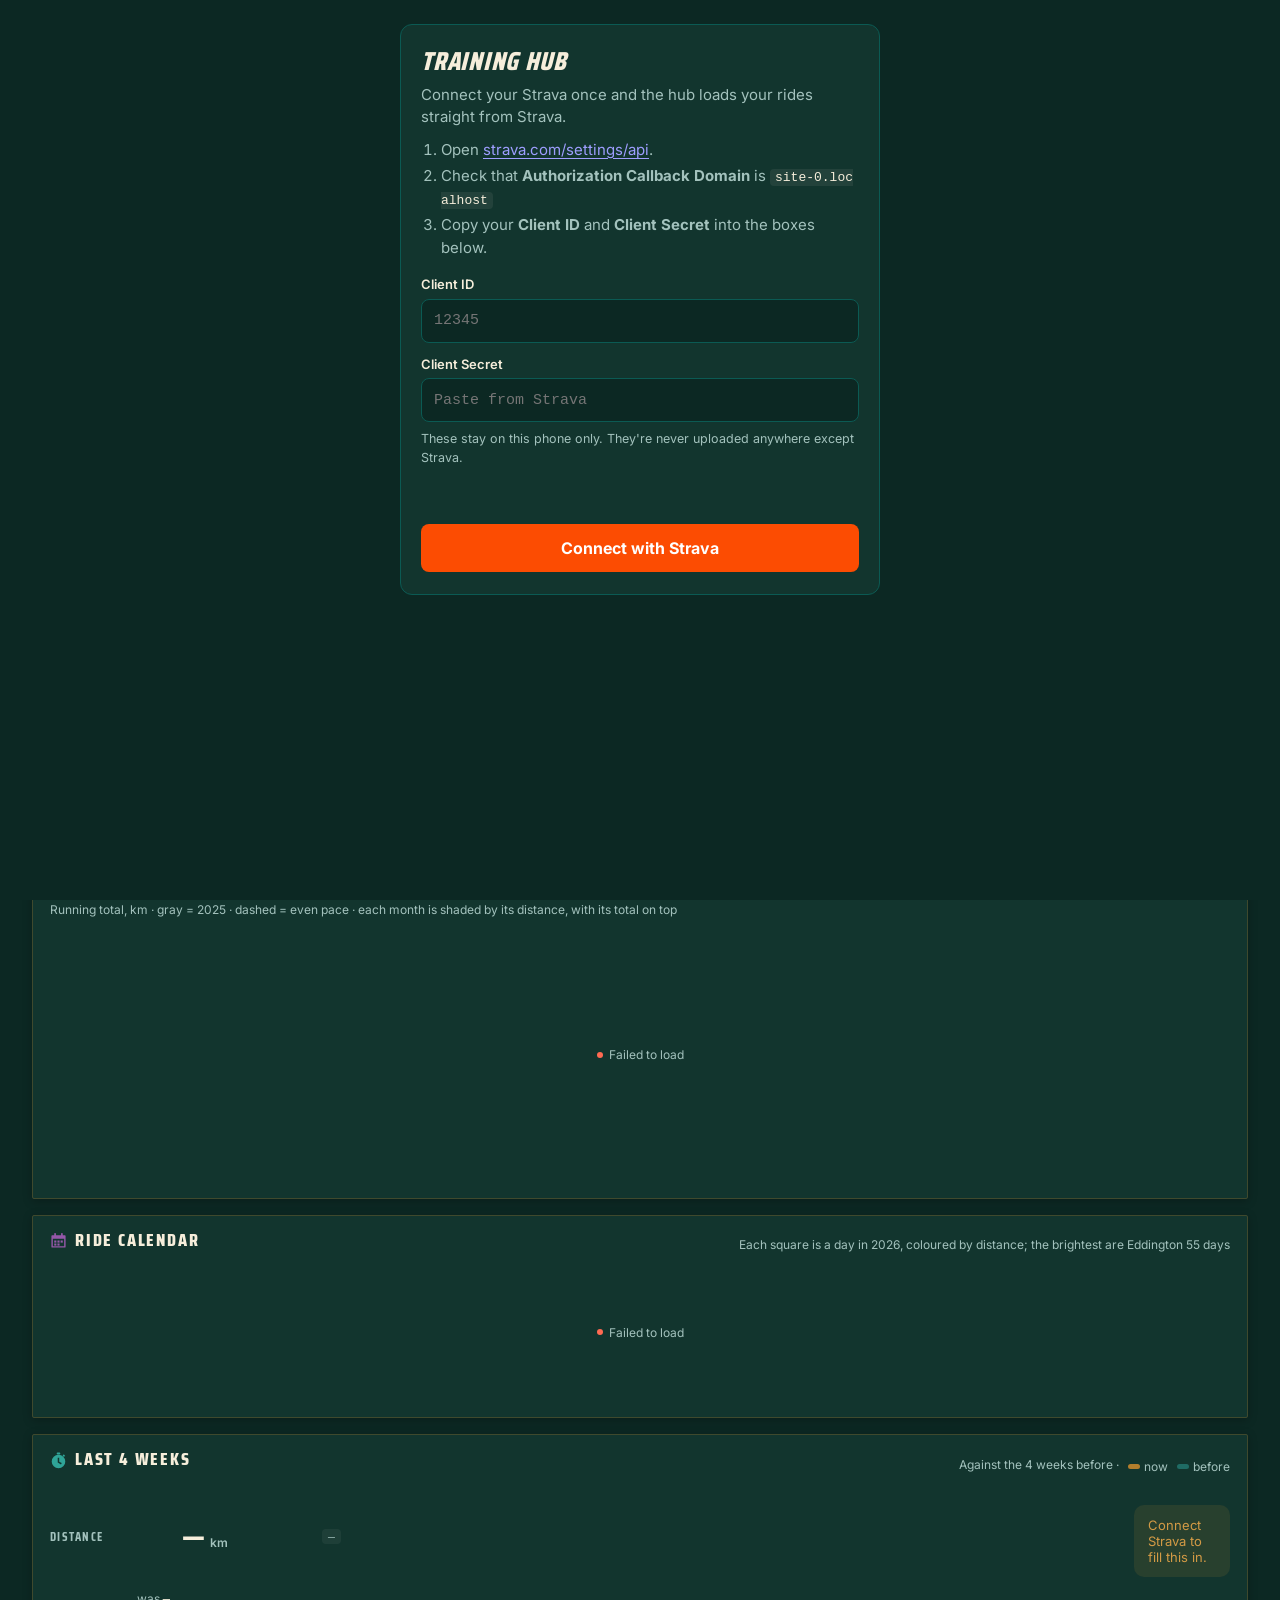
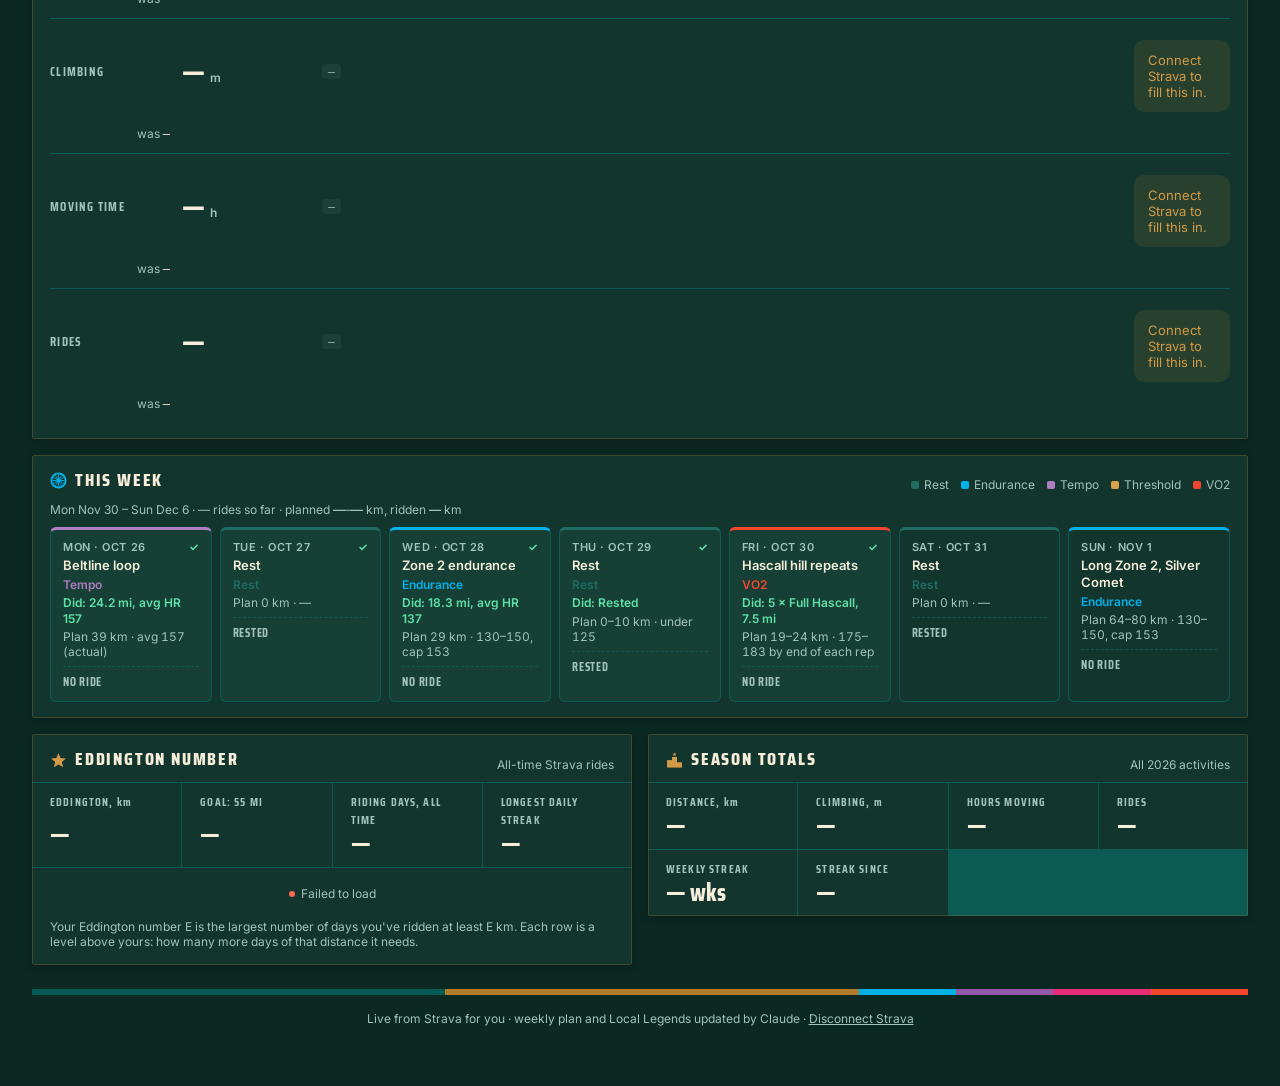
==== index.html @ ed106d42 "Route map on Ride detail from Strava's summary line; draws in on desktop Co-Authored-By: Claude Opus" ====
<!doctype html>
<html lang="en">
<head>
<meta charset="utf-8">
<meta name="viewport" content="width=device-width, initial-scale=1, viewport-fit=cover">
<title>Training Hub</title>
<meta name="description" content="Will's cycling training hub, live from Strava.">
<meta name="theme-color" content="#1a4a40">
<link rel="manifest" href="manifest.webmanifest">
<link rel="icon" href="icons/training.svg" type="image/svg+xml">
<link rel="apple-touch-icon" href="icons/mountain-192.png">
<link rel="preconnect" href="https://fonts.googleapis.com">
<link rel="preconnect" href="https://fonts.gstatic.com" crossorigin>
<link rel="stylesheet" href="https://fonts.googleapis.com/css2?family=Inter:wght@400;500;600;700&family=Saira+Condensed:ital,wght@0,600;0,700;0,800;1,800&display=swap">
<link rel="stylesheet" href="theme.css">
<link rel="stylesheet" href="hub.css">
<link rel="stylesheet" href="olympic96.css">
<script src="js/d3.min.js"></script>
<script src="js/config.js"></script>
<script src="js/strava.js"></script>
<script src="js/runtime.js"></script>
</head>
<body>
<div class="setup" id="setup" hidden>
  <div class="setup-card">
    <h1>Training Hub</h1>
    <p>Connect your Strava once and the hub loads your rides straight from Strava.</p>
    <ol>
      <li>Open <a href="https://www.strava.com/settings/api" target="_blank" rel="noopener">strava.com/settings/api</a>.</li>
      <li>Check that <b>Authorization Callback Domain</b> is <code id="cb-domain"></code></li>
      <li>Copy your <b>Client ID</b> and <b>Client Secret</b> into the boxes below.</li>
    </ol>
    <label for="client-id">Client ID</label>
    <input id="client-id" inputmode="numeric" autocomplete="off" placeholder="12345">
    <label for="client-secret">Client Secret</label>
    <input id="client-secret" type="password" autocomplete="off" placeholder="Paste from Strava">
    <p class="small">These stay on this phone only. They're never uploaded anywhere except Strava.</p>
    <p class="msg" id="setup-msg" role="alert"></p>
    <button class="go" id="setup-go" type="button">Connect with Strava</button>
  </div>
</div>
<div id="dash-root">

<div class="hub">
  <header class="mast">
    <div class="mast-in">
      <a class="logo" href="home.html" aria-label="Home: all your apps"><svg viewBox="0 0 48 38" aria-hidden="true"><g fill="#fff" stroke="#fff" stroke-linecap="round" stroke-linejoin="round"><circle cx="10" cy="28" r="7.5" fill="none" stroke-width="3.6"/><circle cx="38" cy="28" r="7.5" fill="none" stroke-width="3.6"/><path d="M10 28 19 17h13l6 11M19 17l4 11 9-11" fill="none" stroke-width="2.6"/><circle cx="35" cy="5.5" r="4" stroke="none"/><path d="M16 15c3-6 9-9 16-8l1 4c-6 0-10 2-13 6z" stroke="none"/><path d="M31 9l5 7" fill="none" stroke-width="3.4"/><path d="M18 15l8 5-3 7" fill="none" stroke-width="4.2"/></g></svg></a>
      <p class="wm">Training Hub<span>Will H. · Atlanta</span></p>
      <div class="mast-r">
        <span class="mchip opt">France in <b data-draw="days-france">—</b> days</span>
        <a class="mchip rb" href="home.html" aria-label="Home Base: switch apps"><svg viewBox="0 0 24 24" aria-hidden="true"><path d="M5 3.5h14v9L12 20.5 5 12.5z" fill="#fff"/></svg><span>Home Base</span></a>
        <button class="sync" id="sync" type="button" aria-label="Sync with Strava"><svg viewBox="0 0 24 24" fill="none" stroke="currentColor" stroke-width="2.4" stroke-linecap="round" stroke-linejoin="round"><path d="M21 12a9 9 0 1 1-3-6.7"/><path d="M21 4v5h-5"/></svg><span id="sync-text">Sync</span></button>
        <span class="units" role="group" aria-label="Units"><button type="button" data-units="metric" aria-pressed="true">km</button><button type="button" data-units="imperial" aria-pressed="false">mi</button></span>
      </div>
    </div>
  </header>
  <nav class="tabs" aria-label="Sections">
    <div class="tabs-in" role="tablist">
      <button class="hub-tab" role="tab" data-tab="overview" aria-controls="overview" aria-selected="true">Today</button>
      <button class="hub-tab" role="tab" data-tab="training" aria-controls="training" aria-selected="false">Plan</button>
      <button class="hub-tab" role="tab" data-tab="rides" aria-controls="rides" aria-selected="false">Rides</button>
      <button class="hub-tab" role="tab" data-tab="segments" aria-controls="segments" aria-selected="false">Segments</button>
      <button class="hub-tab" role="tab" data-tab="france" aria-controls="france" aria-selected="false">Trips</button>
      <span class="tabs-r"><span class="kbd" title="Press 1–5 to switch tabs, / to search rides">1–5 · /</span></span>
    </div>
  </nav>

  <main class="main">
    <!-- OVERVIEW -->
    <section class="hub-page" id="overview" role="tabpanel">
      <div class="hero" id="goal-hero">
        <div class="hero-body">
<div class="hl-row">
            <div>
            <span class="kick">2026 season distance</span>
            <h2 class="hl"><span data-draw="km-done" data-source="ytd" data-row="0" data-field="km">—</span><small> <span class="u-m">km</span><span class="u-i">mi</span> of <span data-draw="goal">—</span></small></h2>
            </div>
            <div class="ring-main" data-draw="ring-main" data-source="ytd"></div>
          </div>
          <div class="goal-track" data-draw="goal-bar" data-source="ytd"></div>
        </div>
        <div class="rings" data-draw="rings" data-source="ytd plan_week eddington month_goal climbs"></div>
        <div class="hrow">
          <div data-goal="open"><span>To go</span><b><span data-draw="km-left" data-source="ytd" data-row="0" data-field="km_left">—</span> <small><span class="u-m">km</span><span class="u-i">mi</span></small></b></div>
          <div data-goal="open"><span>Needed per week</span><b><span data-draw="per-week" data-source="ytd" data-row="0" data-field="km_per_week">—</span> <small><span class="u-m">km</span><span class="u-i">mi</span></small></b></div>
          <div data-goal="done" hidden><span>Weeks left in 2026</span><b data-draw="weeks-left" data-source="ytd" data-row="0" data-field="weeks_left">—</b></div>
          <div data-goal="done" hidden><span>Past goal</span><b>+<span data-draw="km-over" data-source="ytd" data-row="0" data-field="km_over">—</span> <small><span class="u-m">km</span><span class="u-i">mi</span></small></b></div>
          <div><span>Vs even pace</span>
            <b class="ok" data-pace="ahead" hidden>+<span data-draw="pace-gap" data-source="ytd" data-row="0" data-field="pace_gap_km">—</span> <small><span class="u-m">km</span><span class="u-i">mi</span> ahead</small></b>
            <b class="bad" data-pace="behind" hidden>−<span data-draw="pace-gap-b" data-source="ytd" data-row="0" data-field="pace_gap_km">—</span> <small><span class="u-m">km</span><span class="u-i">mi</span> behind</small></b>
          </div>
          <div><span>Vs 2025, same date</span><b><span data-draw="yoy" data-source="yoy" data-row="0" data-field="diff_km">—</span> <small><span class="u-m">km</span><span class="u-i">mi</span></small></b></div>
        </div>
      </div>

      <div class="card recap" id="recap-card" hidden>
        <div class="card-h"><h2>Today's ride vs plan</h2><span class="note" data-draw="recap-when">—</span></div>
        <div data-draw="recap" data-source="plan rides recap_detail"></div>
      </div>

      <div class="card" id="lastweek-card" hidden>
        <div class="card-h"><h2>Last week</h2><span class="note" data-lw-dates>—</span></div>
        <div class="lw" data-draw="lastweek" data-source="plan_prev rides zone_time"></div>
      </div>

      <div class="nextup" id="next-up" data-draw="next-up" data-source="plan plan_next"></div>

      <div class="card" id="weather-card">
        <div class="card-h"><h2>Weather</h2><button type="button" class="ra-toggle" aria-pressed="false"><svg viewBox="0 0 24 24" aria-hidden="true"><path d="M12 3a6 6 0 0 0-6 6v4l-2 3h16l-2-3V9a6 6 0 0 0-6-6zm-2 15a2 2 0 0 0 4 0"/></svg><span>Rain alerts off</span></button></div>
        <p class="note">Atlanta · this week and next · Open-Meteo forecast</p>
        <div class="wx" data-draw="wx" data-source="weather plan plan_next"></div>
      </div>

      <div class="card" id="cumulative-card">
        <div class="card-h"><h2>Distance</h2><span class="units dv" role="group" aria-label="Distance view"><button type="button" data-dist-view="year" aria-pressed="true">2026</button><button type="button" data-dist-view="all" aria-pressed="false">All time</button></span></div>
        <p class="note" data-dist-note="year">Running total, <span class="u-m">km</span><span class="u-i">mi</span> · gray = 2025 · dashed = even pace · each month is shaded by its distance, with its total on top</p>
        <p class="note" data-dist-note="all" hidden>Running total for every year, <span class="u-m">km</span><span class="u-i">mi</span>, so you can compare pace on any date</p>
        <div class="chart" data-draw="cum-chart" data-source="cumulative cumulative_2025 monthly cumulative_all"></div>
      </div>
      <div class="card" id="calendar-card">
        <div class="card-h"><h2>Ride calendar</h2><span class="note">Each square is a day in 2026, coloured by distance; the brightest are Eddington 55 days</span></div>
        <div class="scroll"><div class="chart short heat-svg" data-draw="heatmap" data-source="days"></div></div>
      </div>

      <div class="g21">
        <div class="card" id="last4-card">
          <div class="card-h"><h2>Last 4 weeks</h2><span class="note">Against the 4 weeks before · <span class="key"><i class="now"></i>now</span> <span class="key"><i class="prev"></i>before</span></span></div>
          <div class="cmp">
            <div class="cmp-row">
              <span class="cmp-l">Distance</span>
              <span class="cmp-v"><span data-draw="p-mi" data-source="period" data-row="0" data-field="mi_4w">—</span> <small><span class="u-m">km</span><span class="u-i">mi</span></small></span>
              <span class="delta" data-draw="d-mi" data-source="period" data-row="0" data-field="mi_delta_pct">—</span>
              <span class="cmp-bars" data-draw="bar-dist" data-source="period"></span>
              <span class="cmp-p">was <b data-draw="p-mi-prev" data-source="period" data-row="0" data-field="mi_prev">—</b></span>
            </div>
            <div class="cmp-row">
              <span class="cmp-l">Climbing</span>
              <span class="cmp-v"><span data-draw="p-elev" data-source="period" data-row="0" data-field="elev_4w">—</span> <small><span class="u-m">m</span><span class="u-i">ft</span></small></span>
              <span class="delta" data-draw="d-elev" data-source="period" data-row="0" data-field="elev_delta_pct">—</span>
              <span class="cmp-bars" data-draw="bar-elev" data-source="period"></span>
              <span class="cmp-p">was <b data-draw="p-elev-prev" data-source="period" data-row="0" data-field="elev_prev">—</b></span>
            </div>
            <div class="cmp-row">
              <span class="cmp-l">Moving time</span>
              <span class="cmp-v"><span data-draw="p-hours" data-source="period" data-row="0" data-field="hours_4w">—</span> <small>h</small></span>
              <span class="delta" data-draw="d-hours" data-source="period" data-row="0" data-field="hours_delta_pct">—</span>
              <span class="cmp-bars" data-draw="bar-hours" data-source="period"></span>
              <span class="cmp-p">was <b data-draw="p-hours-prev" data-source="period" data-row="0" data-field="hours_prev">—</b></span>
            </div>
            <div class="cmp-row">
              <span class="cmp-l">Rides</span>
              <span class="cmp-v"><span data-draw="p-rides" data-source="period" data-row="0" data-field="rides_4w">—</span></span>
              <span class="delta" data-draw="d-rides" data-source="period" data-row="0" data-field="rides_delta_pct">—</span>
              <span class="cmp-bars" data-draw="bar-rides" data-source="period"></span>
              <span class="cmp-p">was <b data-draw="p-rides-prev" data-source="period" data-row="0" data-field="rides_prev">—</b></span>
            </div>
          </div>
        </div>
      </div>

      <div class="card" id="week-strip-card">
        <div class="card-h"><h2>This week</h2>
          <div class="legend"><span><i class="lg-rest"></i>Rest</span><span><i class="lg-end"></i>Endurance</span><span><i class="lg-tempo"></i>Tempo</span><span><i class="lg-thr"></i>Threshold</span><span><i class="lg-vo2"></i>VO2</span></div>
        </div>
        <p class="note"><span data-draw="wk-dates">—</span> · <span data-draw="wk-rides" data-source="week" data-row="0" data-field="rides">—</span> rides so far · planned <b data-draw="pw-lo" data-source="plan_week" data-row="0" data-field="plan_lo_km">—</b>–<b data-draw="pw-hi" data-source="plan_week" data-row="0" data-field="plan_hi_km">—</b> <span class="u-m">km</span><span class="u-i">mi</span>, ridden <b data-draw="pw-done" data-source="plan_week" data-row="0" data-field="ridden_km">—</b> <span class="u-m">km</span><span class="u-i">mi</span></p>
        <div class="strip" data-draw="plan-strip" data-source="plan plan_actual" data-row-key="order"></div>
      </div>
      <div class="card" id="eddington-card">
        <div class="card-h"><h2>Eddington number</h2><span class="note">All-time Strava rides</span></div>
        <div class="facts top">
          <div class="fact"><span>Eddington, <span class="u-m">km</span><span class="u-i">mi</span></span><b data-draw="ed-e" data-source="eddington" data-row="0" data-field="e_km">—</b></div>
          <div class="fact"><span>Goal: 55 mi</span><b data-draw="ed-goal" data-source="eddington">—</b></div>
          <div class="fact"><span>Riding days, all time</span><b data-draw="ed-days" data-source="eddington" data-row="0" data-field="ride_days">—</b></div>
          <div class="fact"><span>Longest daily streak</span><b data-draw="ed-run" data-source="eddington" data-row="0" data-field="longest_run">—</b></div>
        </div>
        <div class="ed-ladder" data-draw="ed-ladder" data-source="eddington"></div>
        <p class="note">Your Eddington number E is the largest number of days you've ridden at least E <span class="u-m">km</span><span class="u-i">miles</span>. Each row is a level above yours: how many more days of that distance it needs.</p>
      </div>
      <div class="card" id="season-totals">
        <div class="card-h"><h2>Season totals</h2><span class="note">All 2026 activities</span></div>
        <div class="facts top">
          <div class="fact"><span>Distance, <span class="u-m">km</span><span class="u-i">mi</span></span><b data-draw="mi-done" data-source="ytd" data-row="0" data-field="miles">—</b></div>
          <div class="fact"><span>Climbing, <span class="u-m">m</span><span class="u-i">ft</span></span><b data-draw="ft-done" data-source="ytd" data-row="0" data-field="elev_ft">—</b></div>
          <div class="fact"><span>Hours moving</span><b data-draw="hours-done" data-source="ytd" data-row="0" data-field="hours">—</b></div>
          <div class="fact"><span>Rides</span><b data-draw="ride-count" data-source="ytd" data-row="0" data-field="rides">—</b></div>
          <div class="fact"><span>Weekly streak</span><b><span data-draw="streak" data-source="streak" data-row="0" data-field="length">—</span> wks</b></div>
          <div class="fact"><span>Streak since</span><b data-draw="streak-start" data-source="streak" data-row="0" data-field="start_date">—</b></div>
        </div>
      </div>



    </section>

    <!-- TRAINING -->
    <section class="hub-page" id="training" role="tabpanel" hidden>
      <div class="ph">
        <div><h1>Plan</h1><p>Tap a day to change it. Heart rate targets until the power meter is on.</p></div>
      </div>
      <div class="card" id="plan-card">
        <div class="card-h"><h2>Training plan</h2><button type="button" class="pw-gh land">GitHub</button></div>
        <div class="pw-nav">
          <button type="button" class="pw-prev" aria-label="Previous week">‹</button>
          <div class="pw-label"><b class="pw-rel">This week</b><span class="pw-dates">—</span></div>
          <button type="button" class="pw-next" aria-label="Next week">›</button>
        </div>
        <div class="gh-key" id="gh-key" hidden>
          <p>To share plans you edit here with your computer and with Claude, paste a GitHub key that can edit the <b>training-hub</b> repo. Make one at github.com › Settings › Developer settings › Fine-grained tokens: pick only the training-hub repository and set <b>Contents</b> to <b>Read and write</b>. It stays on this device.</p>
          <input type="password" autocomplete="off" placeholder="github_pat_…" aria-label="GitHub key">
          <div class="gk-btns"><button type="button" class="gk-save">Save key</button><button type="button" class="gk-clear">Remove key</button></div>
        </div>
        <p class="pw-status" role="status"></p>
        <div class="pw-days"></div>
        <button type="button" class="pw-start" hidden>Start a plan for this week</button>
        <button type="button" class="pw-save" hidden>Save week</button>
        <p class="note">Claude also writes and adjusts plans here.</p>
      </div>
      <div class="card" id="todo-card">
        <div class="card-h"><h2>Project list</h2><span class="note">Goals, gear, training and trip prep</span></div>
        <ul class="todo" data-draw="todo-list" data-source="todo" data-row-key="order"></ul>
      </div>
      <div class="g2">
        <div class="card" id="zones-card">
          <div class="card-h"><h2>Heart rate zones</h2><span class="note">bpm, from max heart rate</span></div>
          <div class="chart tiny" data-draw="zone-bar" data-source="zones"></div>
          <div class="scroll">
            <table class="tbl" data-source="zones" data-row-key="zone">
              <thead><tr><th data-field="zone">Zone</th><th data-field="name">Name</th><th data-field="bpm" class="num">bpm</th><th data-field="use" class="wide-only">When to use it</th></tr></thead>
              <tbody data-draw="zone-rows"></tbody>
            </table>
          </div>
        </div>
      </div>
      <div class="card" id="load-card">
        <div class="card-h"><h2>Training load</h2><span class="note">Strava Relative Effort per week, last 16 weeks · rides with the HR strap only</span></div>
        <div class="chart mid" data-draw="effort-chart" data-source="weekly"></div>
      </div>
      <div class="card" id="fitness-card">
        <div class="card-h"><h2>Fitness and fatigue</h2><span class="note">From Strava Relative Effort · last 120 days</span></div>
        <div class="facts top">
          <div class="fact"><span>Fitness (42-day)</span><b data-draw="fit-now" data-source="fitness_now" data-row="0" data-field="fitness">—</b></div>
          <div class="fact"><span>Fatigue (7-day)</span><b data-draw="fat-now" data-source="fitness_now" data-row="0" data-field="fatigue">—</b></div>
          <div class="fact"><span>Form</span><b data-draw="form-now" data-source="fitness_now" data-row="0" data-field="form">—</b></div>
          <div class="fact"><span>Fitness vs 4 wks ago</span><b data-draw="fit-chg" data-source="fitness_now" data-row="0" data-field="fitness_change">—</b></div>
        </div>
        <div class="chart" data-draw="fitness-chart" data-source="fitness"></div>
        <p class="note">Fitness rises with steady weeks; fatigue spikes after hard days. Form below zero means you're carrying fatigue; slightly positive is fresh. Rides without the HR strap have no Relative Effort, so they don't count.</p>
      </div>
      <div class="card" id="zone-time-card">
        <div class="card-h"><h2>Time in zone</h2><span class="note">Recent rides with the HR strap, minutes per zone</span></div>
        <p class="note"><b data-draw="easy-pct" data-source="zone_sum" data-row="0" data-field="easy_pct">—</b>% easy (Z1–Z2) and <b data-draw="hard-pct" data-source="zone_sum" data-row="0" data-field="hard_pct">—</b>% hard across <span data-draw="zone-rides" data-source="zone_sum" data-row="0" data-field="rides">—</span> rides. The dashed line is the <span data-draw="easy-target">—</span>% easy target of polarized training.</p>
        <div class="legend"><span><i class="lg-rest"></i>Z1</span><span><i class="lg-end"></i>Z2</span><span><i class="lg-tempo"></i>Z3</span><span><i class="lg-thr"></i>Z4</span><span><i class="lg-vo2"></i>Z5</span></div>
        <div class="chart" data-draw="zone-chart" data-source="zone_time"></div>
      </div>
    </section>

    <!-- RIDES -->
    <section class="hub-page" id="rides" role="tabpanel" hidden>
      <div class="ph">
        <div><h1>Rides</h1><p>Every 2026 ride. Tap one in the log to see it above.</p></div>
      </div>
      <div class="card" id="year-card">
        <div class="card-h"><h2>2026 so far</h2><span class="note">Every ride this year</span></div>
        <div class="yr" data-draw="year-review" data-source="rides rides_all eddington legends"></div>
      </div>
      <div class="card" id="ride-detail-card">
        <div class="card-h"><h2>Ride detail</h2><span class="note">Tap any ride in the ride log</span></div>
        <div class="rd-head" data-draw="rd-head" data-source="ride_log"></div>
        <div class="rd-map-wrap off"><div class="rd-map" data-draw="rd-map" data-nostate></div><p class="rd-map-k"><i class="s"></i>Start <i class="e"></i>Finish</p></div>
        <div class="rd-notes" data-draw="rd-notes" data-source="ride_detail"></div>
        <div class="tall short-tall">
          <table class="tbl" data-source="ride_segs" data-row-key="effort_id">
            <thead><tr><th data-field="medal">PR</th><th data-field="segment">Segment</th><th data-field="km" data-mf="km" data-if="miles" class="num"><span class="u-m">km</span><span class="u-i">mi</span></th><th data-field="time_s" class="num">Time</th><th data-field="avg_hr" class="num wide-only">Avg HR</th></tr></thead>
            <tbody data-draw="rd-segs"></tbody>
          </table>
        </div>
      </div>
      <div class="card" id="recent-card">
        <div class="card-h"><h2>Ride log</h2><input class="search" type="search" placeholder="Search rides" aria-label="Search rides"></div>
        <div class="tall">
          <table class="tbl" data-source="ride_log" data-row-key="id">
            <thead><tr>
              <th data-field="date" aria-sort="descending"><button class="sort" data-sort="date">Date</button></th>
              <th data-field="name"><button class="sort" data-sort="name">Ride</button></th>
              <th data-field="km" data-mf="km" data-if="miles" class="num"><button class="sort" data-sort="miles"><span class="u-m">km</span><span class="u-i">mi</span></button></th>
              <th data-field="moving_s" class="num"><button class="sort" data-sort="moving_s">Time</button></th>
              <th data-field="elev_m" data-mf="elev_m" data-if="elev_ft" class="num wide-only"><button class="sort" data-sort="elev_ft">Climb <span class="u-m">m</span><span class="u-i">ft</span></button></th>
              <th data-field="kmh" data-mf="kmh" data-if="mph" class="num wide-only"><button class="sort" data-sort="mph"><span class="u-m">km/h</span><span class="u-i">mph</span></button></th>
              <th data-field="relative_effort" class="num"><button class="sort" data-sort="relative_effort">Effort</button></th>
              <th data-field="weather" class="wide-only"><button class="sort" data-sort="weather">Weather</button></th>
            </tr></thead>
            <tbody data-draw="ride-rows"></tbody>
          </table>
        </div>
      </div>
      <div class="kpis" id="records">
        <div class="kpi"><div class="kpi-h"><span>Longest ride</span></div><div class="kpi-v"><span data-draw="rec-long" data-source="records" data-row="0" data-field="long_mi">—</span><small><span class="u-m">km</span><span class="u-i">mi</span></small></div><div class="kpi-s" data-draw="rec-long-name" data-source="records" data-row="0" data-field="long_name">—</div></div>
        <div class="kpi"><div class="kpi-h"><span>Most climbing</span></div><div class="kpi-v"><span data-draw="rec-climb" data-source="records" data-row="0" data-field="climb_ft">—</span><small><span class="u-m">m</span><span class="u-i">ft</span></small></div><div class="kpi-s" data-draw="rec-climb-name" data-source="records" data-row="0" data-field="climb_name">—</div></div>
        <div class="kpi"><div class="kpi-h"><span>Biggest week</span></div><div class="kpi-v"><span data-draw="rec-week" data-source="records" data-row="0" data-field="week_km">—</span><small><span class="u-m">km</span><span class="u-i">mi</span></small></div><div class="kpi-s" data-draw="rec-week-of" data-source="records" data-row="0" data-field="week_of">—</div></div>
        <div class="kpi"><div class="kpi-h"><span>Biggest month</span></div><div class="kpi-v"><span data-draw="rec-month" data-source="records" data-row="0" data-field="month_km">—</span><small><span class="u-m">km</span><span class="u-i">mi</span></small></div><div class="kpi-s" data-draw="rec-month-name" data-source="records" data-row="0" data-field="month">—</div></div>
      </div>
      <div class="card" id="month-report-card">
        <div class="card-h"><h2>Month report</h2><span class="note"><span data-draw="mr-month" data-source="month_report" data-row="0" data-field="month">—</span> 1–<span data-draw="mr-day" data-source="month_report" data-row="0" data-field="day">—</span> vs the same days of <span data-draw="mr-prev" data-source="month_report" data-row="0" data-field="prev_month">—</span></span></div>
        <div class="mreport" data-draw="mr-tiles" data-source="month_report" data-row-key="metric"></div>
        <div class="mgoal">
          <div class="mgoal-h"><span><b data-draw="mg-month" data-source="month_goal" data-row="0" data-field="month">—</b> goal: <b data-draw="mg-done" data-source="month_goal" data-row="0" data-field="km">—</b> of <b data-draw="mg-target" data-source="month_goal" data-row="0" data-field="target_km">—</b> <span class="u-m">km</span><span class="u-i">mi</span>, the monthly share of the season goal</span><span class="delta" data-draw="mg-pct" data-source="month_goal" data-row="0" data-field="pct">—</span></div>
          <div class="goal-track" data-draw="mg-bar" data-source="month_goal"></div>
        </div>
      </div>
      <h3 class="sec">Trends</h3>
      <div class="g21">
          <div class="card" id="weekly-card">
            <div class="card-h"><h2>Weekly volume</h2><span class="note">Last 16 weeks, <span class="u-m">km</span><span class="u-i">mi</span></span></div>
            <div class="chart" data-draw="weekly-chart" data-source="weekly"></div>
          </div>
      </div>
      <div class="card" id="bests-card">
        <div class="card-h"><h2>2026 bests vs 2025</h2><span class="note">From Strava best efforts · green = better this year</span></div>
        <div class="scroll">
          <table class="tbl" data-source="bests_cmp" data-row-key="order">
            <thead><tr><th data-field="effort">Effort</th><th data-field="v2026" class="num">2026</th><th data-field="d2026" class="wide-only">Set</th><th data-field="v2025" class="num">2025</th><th data-field="change_pct" class="num">Change</th></tr></thead>
            <tbody data-draw="bests-rows"></tbody>
          </table>
        </div>
      </div>
      <div class="card" id="garage-card">
        <div class="card-h"><h2>Garage</h2><span class="note">ATLien is the Diverge; Bombs over Baghdad is the Arise</span></div>
        <div class="scroll">
          <table class="tbl stack" data-source="garage" data-row-key="gear_id">
            <thead><tr><th data-field="name">Bike</th><th data-field="frame_type">Type</th><th data-field="km" data-mf="km" data-if="miles" class="num">All-time <span class="u-m">km</span><span class="u-i">mi</span></th><th data-field="share_pct" class="num">Share</th><th data-field="status">Status</th></tr></thead>
            <tbody data-draw="garage-rows"></tbody>
          </table>
        </div>
      </div>
    </section>

    <!-- SEGMENTS -->
    <section class="hub-page" id="segments" role="tabpanel" hidden>
      <div class="ph">
        <div><h1>Segments</h1><p>Crowns from your Strava profile (Oct 28); PRs and repeats are live.</p></div>
      </div>
      <div class="card" id="upkeep-card">
        <div class="card-h"><h2>Keep your crowns</h2><span class="note">Live from your last 30 activities · weakest first</span></div>
        <p class="note">A Local Legend counts your efforts in the last 90 days, so each effort stops counting 90 days after you ride it. "Next drop" is when your oldest effort in the window falls out; ride the segment before then to stay level.</p>
        <div class="scroll">
          <table class="tbl stack" data-source="ll_status" data-row-key="order">
            <thead><tr><th data-field="segment">Segment</th><th data-field="efforts_90d" class="num">Efforts, 90 days</th><th data-field="last_date">Last ridden</th><th data-field="days_since" class="num">Days ago</th><th data-field="next_expiry">Next drop</th></tr></thead>
            <tbody data-draw="ll-rows"></tbody>
          </table>
        </div>
      </div>
      <div class="g21">
        <div class="card" id="legends-card">
          <div class="card-h"><h2>Your crowns</h2><span class="note">Efforts are your count in Strava's 90-day window</span></div>
          <div class="scroll">
            <table class="tbl stack" data-source="crowns" data-row-key="order">
              <thead><tr><th data-field="title">Title</th><th data-field="segment">Segment</th><th data-field="ll_efforts_90d" class="num">90-day efforts</th><th data-field="pr" class="num">PR</th><th data-field="km" data-mf="km" data-if="miles" class="num wide-only"><span class="u-m">km</span><span class="u-i">mi</span></th><th data-field="climb_m" data-mf="climb_m" data-if="climb_ft" class="num wide-only">Climb <span class="u-m">m</span><span class="u-i">ft</span></th></tr></thead>
              <tbody data-draw="legend-rows"></tbody>
            </table>
          </div>
        </div>
        <div class="card" id="defense-card">
          <div class="card-h"><h2>Crowns at risk</h2></div>
          <p class="note">A Local Legend goes to whoever rides a segment most in 90 days. Red bars rest on a single effort and are the easiest to lose.</p>
          <div class="chart mid" data-draw="legend-chart" data-source="legends"></div>
        </div>
      </div>
      <div class="g2">
        <div class="card" id="hascall-card" style="grid-column: 1 / -1">
          <div class="card-h"><h2>Hascall hill repeats</h2><span class="note">Full Hascall Hill, last 30 activities</span></div>
          <div class="facts top">
            <div class="fact"><span>Efforts</span><b data-draw="hc-n" data-source="hascall_sum" data-row="0" data-field="efforts">—</b></div>
            <div class="fact"><span>Best</span><b data-draw="hc-best" data-source="hascall_sum" data-row="0" data-field="best_s">—</b></div>
            <div class="fact"><span>Recent average</span><b data-draw="hc-recent" data-source="hascall_sum" data-row="0" data-field="recent_avg_s">—</b></div>
            <div class="fact"><span>Vs earlier efforts</span><b data-draw="hc-trend" data-source="hascall_sum" data-row="0" data-field="trend_s">—</b></div>
          </div>
          <div class="g2 tight">
            <div><p class="note">Time per effort, oldest to newest. Gold dots are PRs.</p><div class="chart short" data-draw="hascall-chart" data-source="hascall"></div></div>
            <div><p class="note">Time against average heart rate. Down and left is fitter: quicker at a lower heart rate.</p><div class="chart short" data-draw="hascall-scatter" data-source="hascall"></div></div>
          </div>
          <div class="tall short-tall">
            <table class="tbl" data-source="hascall" data-row-key="effort_id">
              <thead><tr><th data-field="date">Date</th><th data-field="time_s" class="num">Time</th><th data-field="avg_hr" class="num">Avg HR</th><th data-field="medal">Medal</th></tr></thead>
              <tbody data-draw="hascall-rows"></tbody>
            </table>
          </div>
        </div>
      </div>
      <div class="g2">
        <div class="card" id="most-ridden-card">
          <div class="card-h"><h2>Most ridden lately</h2><span class="note">Last 10 activities</span></div>
          <div class="scroll">
            <table class="tbl" data-source="seg_counts" data-row-key="segment_id">
              <thead><tr><th data-field="segment">Segment</th><th data-field="efforts" class="num">Rides</th><th data-field="best_s" class="num">Best</th><th data-field="km" data-mf="km" data-if="miles" class="num wide-only"><span class="u-m">km</span><span class="u-i">mi</span></th></tr></thead>
              <tbody data-draw="most-rows"></tbody>
            </table>
          </div>
        </div>
      <div class="card" id="prs-card">
        <div class="card-h"><h2>Recent PR medals</h2>
          <div class="legend"><span><span class="medal m1">1</span> Fastest</span><span><span class="medal m2">2</span> 2nd</span><span><span class="medal m3">3</span> 3rd</span></div>
        </div>
        <div class="tall">
          <table class="tbl" data-source="prs" data-row-key="effort_id">
            <thead><tr><th data-field="medal">Medal</th><th data-field="segment">Segment</th><th data-field="date">Date</th><th data-field="time_s" class="num">Time</th><th data-field="km" data-mf="km" data-if="miles" class="num wide-only"><span class="u-m">km</span><span class="u-i">mi</span></th><th data-field="avg_hr" class="num wide-only">Avg HR</th></tr></thead>
            <tbody data-draw="pr-rows"></tbody>
          </table>
        </div>
      </div>
      </div>
    </section>

    <!-- FRANCE -->
    <section class="hub-page" id="france" role="tabpanel" hidden>
      <div class="ph">
        <div><h1>Road to the Tourmalet</h1><p>Each climb is about 1,300 m in one go, so the work is long, steady climbing.</p></div>
        <span class="pill"><b data-draw="days-france-2">—</b> days to go</span>
      </div>
      <div class="card" id="phase-card">
        <div class="card-h"><h2>Season timeline</h2></div>
        <div class="pn" data-draw="phase-now" data-source="roadmap"></div>
        <div class="chart short" data-draw="timeline" data-source="roadmap"></div>
      </div>
      <div class="g2">
        <div class="card" id="colombier-card">
          <h2>Grand Colombier, from Culoz</h2>
          <div class="climb-facts"><div><strong><span class="u-m">18 km</span><span class="u-i">11 mi</span></strong><span>length</span></div><div><strong><span class="u-m">~1,250 m</span><span class="u-i">~4,100 ft</span></strong><span>climbing</span></div><div><strong>~7%</strong><span>average, ramps over 10%</span></div></div>
        </div>
        <div class="card" id="tourmalet-card">
          <h2>Col du Tourmalet, from Luz-Saint-Sauveur</h2>
          <div class="climb-facts"><div><strong><span class="u-m">19 km</span><span class="u-i">12 mi</span></strong><span>length</span></div><div><strong><span class="u-m">~1,400 m</span><span class="u-i">~4,600 ft</span></strong><span>climbing</span></div><div><strong>~7.4%</strong><span>average, to <span class="u-m">2,115 m</span><span class="u-i">6,939 ft</span></span></div></div>
        </div>
      </div>
      <div class="card" id="climb-sim-card">
        <div class="card-h"><h2>Climb simulator</h2><span class="note">Predicted times from your recent climbs</span></div>
        <div class="sim" data-draw="climb-sim" data-source="efforts30"></div>
      </div>
      <div class="card" id="climb-ready-card">
        <div class="card-h"><h2>Climb readiness</h2><span class="note">All-time Strava bests, climbing in <span class="u-m">m</span><span class="u-i">ft</span></span></div>
        <p class="note">Your biggest single climb is <b data-draw="climb-pct" data-source="climbs" data-row="0" data-field="pct_colombier">—</b>% of the Colombier. Compare it with your biggest climbing day: the gap is doing that climbing in one go.</p>
        <div class="chart short" data-draw="climb-chart" data-source="climbs"></div>
      </div>
      <div class="card" id="climb-weeks-card">
        <div class="card-h"><h2>Climbing per week</h2><span class="note">Last 16 weeks, <span class="u-m">m</span><span class="u-i">ft</span> · dashed = one Tourmalet</span></div>
        <p class="note">A week with a full climb's worth of vertical is a building block; the goal by spring is doing it in one ride.</p>
        <div class="chart mid" data-draw="climb-weeks-chart" data-source="climb_weeks"></div>
      </div>
      <div class="card" id="phases-card">
        <div class="card-h"><h2>Phase by phase</h2></div>
        <ol class="psteps" data-draw="phase-steps" data-source="roadmap"></ol>
      </div>
      <div class="ph ph2">
        <div><h1>Week-long tours</h1><p>Trips matched to each bike, soonest season first.</p></div>
      </div>
      <div class="card" id="tours-card">
        <div class="card-h"><h2>Tour planner</h2></div>
        <div class="tours" data-draw="tours" data-source="tours"></div>
      </div>
    </section>

    <footer class="app-foot">Live from Strava for <span data-who>you</span> · weekly plan and Local Legends updated by Claude · <button type="button" data-signout>Disconnect Strava</button></footer>
  </main>
</div>
</div>
<div class="sheet" id="plan-sheet" hidden>
  <div class="sheet-in" role="dialog" aria-label="Edit day">
    <div class="ps-head"><b class="ps-title">Day</b><button type="button" class="ps-rest">Make it a rest day</button></div>
    <label>Session<input name="session" placeholder="Zone 2 endurance"></label>
    <label>Type<select name="intensity"><option>Rest</option><option>Endurance</option><option>Tempo</option><option>Threshold</option><option>VO2</option></select></label>
    <div class="ps-two">
      <label>Miles<input name="target_miles" placeholder="20–25"></label>
      <label>Heart rate<input name="target_hr" placeholder="130–150, cap 153"></label>
    </div>
    <label>Notes<textarea name="details" rows="3" placeholder="What the ride is"></textarea></label>
    <label>Status<select name="status"><option>Planned</option><option>Done</option><option>Skipped</option></select></label>
    <label>What you did<textarea name="actual" rows="2" placeholder="Optional, once it's ridden"></textarea></label>
    <div class="ps-btns"><button type="button" class="ps-cancel">Cancel</button><button type="button" class="ps-done">Done</button></div>
  </div>
</div>
<script src="js/planner.js"></script>
<script src="js/hub.js"></script>
<script src="js/app.js"></script>
<script src="js/motion.js"></script>
</body>
</html>
---- theme.css ----
/* Theme tokens the hub's styles use, light and dark. */
:root {
  color-scheme: light dark;
  --font-anthropic-sans: "Inter", system-ui, -apple-system, "Segoe UI", Roboto, sans-serif;
  --color-bg: #f3f4f6;
  --color-panel: #ffffff;
  --color-fg: #111827;
  --color-fg-muted: #6b7280;
  --color-border-line: #e5e7eb;
  --color-ok: #15803d;
  --color-warn: #b45309;
  --color-bad: #dc2626;
  --series-1: #2563eb; --series-2: #0d9488; --series-3: #7c3aed; --series-4: #d97706;
  --series-5: #db2777; --series-6: #059669; --series-7: #64748b; --series-8: #dc2626;
  --cds-border: #e5e7eb;
  --cds-chart-axis: #9ca3af;
  --cds-chart-grid: #eceef1;
  --cds-chart-muted: #c4c9d1;
  --cds-chart-reference: #6b7280;
  --cds-chart-categorical-1: #2563eb;
  --cds-chart-categorical-3: #7c3aed;
  --cds-chart-status-warning: #f59e0b;
  --cds-chart-status-critical: #ef4444;
  --cds-text-secondary: #6b7280;
  --cds-surface-popover: #ffffff;
  --cds-shadow-popover: 0 6px 20px rgba(16, 24, 40, .16);
  --cds-dur-slow: 400ms;
  --cds-ease-out: cubic-bezier(.2, .8, .2, 1);
}
@media (prefers-color-scheme: dark) {
  :root {
    --color-bg: #0b0d11;
    --color-panel: #14171d;
    --color-fg: #e8eaee;
    --color-fg-muted: #9aa1ad;
    --color-border-line: #262b33;
    --color-ok: #4ade80;
    --color-warn: #fbbf24;
    --color-bad: #f87171;
    --series-1: #60a5fa; --series-2: #2dd4bf; --series-3: #a78bfa; --series-4: #fbbf24;
    --series-5: #f472b6; --series-6: #34d399; --series-7: #94a3b8; --series-8: #f87171;
    --cds-border: #262b33;
    --cds-chart-axis: #4b5260;
    --cds-chart-grid: #1f242b;
    --cds-chart-muted: #3a414c;
    --cds-chart-reference: #9aa1ad;
    --cds-chart-categorical-1: #60a5fa;
    --cds-chart-categorical-3: #a78bfa;
    --cds-chart-status-warning: #fbbf24;
    --cds-chart-status-critical: #f87171;
    --cds-text-secondary: #9aa1ad;
    --cds-surface-popover: #1b1f26;
    --cds-shadow-popover: 0 6px 20px rgba(0, 0, 0, .5);
  }
}
html, body { margin: 0; background: var(--color-bg); color: var(--color-fg); }
body { -webkit-tap-highlight-color: transparent; overscroll-behavior-y: contain; }
#dash-root { padding-bottom: env(safe-area-inset-bottom); }
.mast { padding-top: env(safe-area-inset-top); }

/* App bar: sync state and refresh */
.sync { display: inline-flex; align-items: center; gap: 6px; height: 26px; padding: 0 8px 0 10px; border-radius: 999px; background: rgba(255,255,255,.1); color: rgba(255,255,255,.75); font: 700 12px var(--display); letter-spacing: .08em; text-transform: uppercase; border: 0; cursor: pointer; white-space: nowrap; }
.sync svg { width: 14px; height: 14px; }
.sync.busy svg { animation: spin 1s linear infinite; }
.sync.err { color: #fca5a5; }
@keyframes spin { to { transform: rotate(360deg); } }

/* Setup screen */
.setup { position: fixed; inset: 0; z-index: 50; overflow: auto; background: var(--color-bg); display: grid; place-items: start center; padding: max(24px, env(safe-area-inset-top)) 16px 32px; }
.setup[hidden] { display: none; }
.setup-card { width: 100%; max-width: 30rem; background: var(--color-panel); border: 1px solid var(--color-border-line); border-radius: 12px; padding: 22px 20px; box-sizing: border-box; font: 15px/1.5 var(--font-anthropic-sans); }
.setup-card h1 { margin: 0 0 4px; font: italic 800 26px/1.1 "Saira Condensed", "Arial Narrow", sans-serif; text-transform: uppercase; letter-spacing: .03em; }
.setup-card p { margin: 8px 0; color: var(--color-fg-muted); }
.setup-card ol { padding-left: 20px; margin: 10px 0 16px; color: var(--color-fg-muted); }
.setup-card li { margin: 4px 0; }
.setup-card code { font: 13px ui-monospace, monospace; background: color-mix(in srgb, var(--color-fg) 7%, transparent); padding: 1px 5px; border-radius: 4px; color: var(--color-fg); word-break: break-all; }
.setup-card label { display: block; font-weight: 600; font-size: 13px; margin: 12px 0 4px; }
.setup-card input { width: 100%; box-sizing: border-box; height: 44px; padding: 0 12px; border: 1px solid var(--color-border-line); border-radius: 8px; background: var(--color-bg); color: var(--color-fg); font: 15px ui-monospace, monospace; }
.setup-card .go { width: 100%; height: 48px; margin-top: 18px; border: 0; border-radius: 8px; background: #fc4c02; color: #fff; font: 700 16px var(--font-anthropic-sans); cursor: pointer; }
.setup-card .go:disabled { opacity: .5; }
.setup-card .msg { color: var(--color-bad); min-height: 1.5em; }
.setup-card .small { font-size: 12.5px; }
---- hub.css ----
#dash-root { --dash-gutter: 0; }
  .hub {
    --mono: ui-monospace, "SF Mono", "Cascadia Mono", "Roboto Mono", Consolas, monospace;
    --display: "Saira Condensed", "Bahnschrift SemiCondensed", "Bahnschrift", "Avenir Next Condensed", "Roboto Condensed", "Arial Narrow", sans-serif;
    --acc: #f2542d;
    --line: var(--color-border-line);
    --r: 8px;
    --ink-dark: #0b0d11;
    font-family: var(--font-anthropic-sans); color: var(--color-fg); background: var(--color-bg);
    min-height: 100vh; font-size: 14px;
  }
  .hub b, .hub strong { font-weight: 600; }

  /* Masthead */
  .mast { background: var(--ink-dark); color: #fff; }
  .mast-in { max-width: 82rem; margin-inline: auto; padding: 10px clamp(16px, 3vw, 32px); display: flex; align-items: center; gap: 12px; }
  .logo { width: 30px; height: 30px; border-radius: 7px; background: var(--acc); display: grid; place-items: center; flex: none; transform: skewX(-8deg); }
  .logo svg { width: 18px; height: 18px; transform: skewX(8deg); }
  .wm { font: italic 800 19px/1 var(--display); letter-spacing: .04em; text-transform: uppercase; margin: 0; white-space: nowrap; }
  .wm span { color: rgba(255,255,255,.55); font-style: normal; font-weight: 600; font-size: 13px; letter-spacing: .08em; margin-left: 8px; }
  .mast-r { margin-left: auto; display: flex; align-items: center; gap: 8px; min-width: 0; }
  .mchip { display: inline-flex; align-items: center; gap: 6px; height: 26px; padding: 0 10px; border-radius: 999px; background: rgba(255,255,255,.1); font: 700 12px var(--display); letter-spacing: .08em; text-transform: uppercase; color: rgba(255,255,255,.75); white-space: nowrap; }
  .mchip b { color: #fff; font-weight: 800; }
  .mchip.rb { text-decoration: none; color: #fff; background: rgba(255,255,255,.16); }
  .mchip.rb svg { width: 14px; height: 14px; }
  @media (max-width: 34rem) { .mast-in { gap: 8px; } .wm { font-size: 16px; } .units button { padding: 0 7px; } .mast-r { gap: 5px; } .mchip.rb { flex: none; width: 30px; height: 30px; padding: 0; justify-content: center; } .mchip.rb span { display: none; } .mchip.rb svg { width: 18px; height: 18px; } }
  .live { width: 7px; height: 7px; border-radius: 50%; background: #3ccf7e; box-shadow: 0 0 0 3px rgba(60,207,126,.25); flex: none; }
  @media (max-width: 34rem) { .wm span, .mchip.opt { display: none; } }
  .units { display: inline-flex; padding: 2px; border-radius: 999px; background: rgba(255,255,255,.1); }
  .units button { appearance: none; border: 0; background: none; color: rgba(255,255,255,.7); cursor: pointer; font: 800 12px var(--display); letter-spacing: .1em; text-transform: uppercase; height: 22px; padding: 0 10px; border-radius: 999px; }
  .units button[aria-pressed=true] { background: #fff; color: var(--ink-dark); }
  .units button:focus-visible { outline: 2px solid var(--acc); outline-offset: 1px; }
  .hub .u-i { display: none; }
  .hub.imp .u-m { display: none; }
  .hub.imp .u-i { display: inline; }

  /* Ride ticker under the masthead */
  .ticker { display: flex; align-items: stretch; background: var(--color-panel); border-bottom: 1px solid var(--line); height: 92px; }
  .tk-label { flex: none; display: grid; place-content: center; text-align: center; padding: 0 14px; border-right: 1px solid var(--line); font: 800 13px/1.05 var(--display); letter-spacing: .08em; text-transform: uppercase; }
  .tk-label span { display: block; color: var(--color-fg-muted); font-weight: 600; font-size: 11px; margin-top: 2px; }
  .tk-arrow { flex: none; width: 30px; border: 0; background: var(--color-panel); color: var(--color-fg); cursor: pointer; font: 700 22px/1 var(--display); border-right: 1px solid var(--line); }
  .tk-arrow.next { border-right: 0; border-left: 1px solid var(--line); }
  .tk-arrow:hover { background: color-mix(in srgb, var(--color-fg) 5%, transparent); }
  @media (max-width: 40rem) { .tk-arrow, .tk-label span { display: none; } .tk-label { padding: 0 8px; } }

  /* Sticky section tabs */
  .tabs { position: sticky; top: 0; z-index: 6; background: var(--color-panel); border-bottom: 1px solid var(--line); box-shadow: 0 1px 3px rgba(16,24,40,.06); }
  .tabs-in { max-width: 82rem; margin-inline: auto; padding: 0 clamp(8px, 3vw, 24px); display: flex; overflow-x: auto; scrollbar-width: none; }
  .hub-tab { appearance: none; border: 0; border-top: 3px solid transparent; border-bottom: 3px solid transparent; background: none; color: var(--color-fg-muted); cursor: pointer; white-space: nowrap; height: 46px; padding: 0 14px; font: 700 14.5px var(--display); letter-spacing: .08em; text-transform: uppercase; }
  .hub-tab:hover { color: var(--color-fg); background: color-mix(in srgb, var(--color-fg) 4%, transparent); }
  .hub-tab[aria-selected=true] { color: var(--color-fg); border-bottom-color: var(--acc); }
  .tabs-r { margin-left: auto; display: flex; align-items: center; padding-left: 12px; }
  .kbd { font: 600 11px var(--mono); color: var(--color-fg-muted); border: 1px solid var(--line); border-radius: 4px; padding: 1px 5px; }

  /* Main */
  .main { min-width: 0; padding: 22px clamp(16px, 3vw, 32px) 56px; }
  .hub-page { display: grid; gap: 16px; max-width: 80rem; margin-inline: auto; }
  .hub-page[hidden] { display: none; }
  .ph { display: flex; flex-wrap: wrap; align-items: flex-end; justify-content: space-between; gap: 12px 24px; padding-bottom: 8px; }
  .ph h1 { margin: 0; font: 800 30px/1.05 var(--display); letter-spacing: .02em; text-transform: uppercase; display: flex; align-items: center; gap: 10px; }
  .ph h1::before { content: ""; width: 5px; height: 24px; background: var(--acc); border-radius: 1px; flex: none; }
  .ph p { margin: 4px 0 0; color: var(--color-fg-muted); max-width: 68ch; }
  .pill { display: inline-flex; align-items: center; gap: 6px; height: 28px; padding: 0 10px; border: 1px solid var(--line); border-radius: 6px; background: var(--color-panel); font-size: 12px; color: var(--color-fg-muted); white-space: nowrap; }
  .pill b { color: var(--color-fg); font-family: var(--mono); font-weight: 500; }
  .sec { display: flex; align-items: center; gap: 8px; margin: 10px 0 -4px; font: 700 15px var(--display); letter-spacing: .1em; text-transform: uppercase; color: var(--color-fg); }
  .sec::before { content: ""; width: 3px; height: 14px; border-radius: 2px; background: var(--acc); }

  /* Recent rides strip */
  .rstrip { flex: 1; min-width: 0; display: flex; overflow-x: auto; scroll-behavior: smooth; scroll-snap-type: x proximity; scrollbar-width: none; }
  .rstrip::-webkit-scrollbar { display: none; }
  .rcard { flex: 0 0 13.5rem; scroll-snap-align: start; border-right: 1px solid var(--line); padding: 9px 12px; display: grid; gap: 3px; align-content: center; min-width: 0; cursor: pointer; }
  .rcard:first-child { box-shadow: inset 0 -3px 0 var(--acc); }
  .rcard:hover { background: color-mix(in srgb, var(--color-fg) 4%, transparent); }
  .rcard:focus-visible { outline: 2px solid var(--acc); outline-offset: -2px; }
  .rcard .rc-n { font: 800 15px/1.1 var(--display); letter-spacing: .02em; text-transform: uppercase; }
  .rc-top { display: flex; justify-content: space-between; gap: 6px; font-size: 11px; color: var(--color-fg-muted); font-family: var(--mono); text-transform: uppercase; }
  .rc-w.rain { color: var(--cds-chart-categorical-1); font-weight: 600; }
  .rc-n { font-size: 13.5px; white-space: nowrap; overflow: hidden; text-overflow: ellipsis; }
  .rc-st { display: flex; gap: 10px; font-family: var(--mono); font-size: 12px; color: var(--color-fg-muted); }
  .rc-e { display: flex; align-items: center; gap: 8px; font-size: 11px; color: var(--color-fg-muted); }
  .rc-e i { display: block; height: 4px; border-radius: 2px; background: var(--cds-chart-status-warning); max-width: 60%; }

  /* Month goal, bests */
  .mgoal { border-top: 1px solid var(--line); padding-top: 12px; display: grid; gap: 4px; }
  .mgoal-h { display: flex; justify-content: space-between; align-items: center; gap: 12px; font-size: 13px; color: var(--color-fg-muted); }
  .mgoal-h b { color: var(--color-fg); font-weight: 600; }
  .mgoal .goal-track { min-height: 30px; }
  .tbl td span.good { color: var(--color-ok); font-weight: 600; }
  #season-totals .facts.top { margin-bottom: -16px; border-bottom: 0; }

  /* Next up */
  .nextup { display: flex; justify-content: space-between; align-items: center; gap: 12px 24px; flex-wrap: wrap; min-height: 64px; padding: 14px 18px; border: 1px solid var(--line); border-left: 5px solid var(--int, var(--acc)); border-radius: var(--r); background: var(--color-panel); }
  .nu-l { display: grid; gap: 2px; min-width: 0; flex: 1 1 22rem; }
  .nu-k { font: 700 12px var(--display); letter-spacing: .12em; text-transform: uppercase; color: var(--int, var(--acc)); }
  .nu-s { font: 800 24px/1.1 var(--display); text-transform: uppercase; letter-spacing: .02em; }
  .nu-d { font-size: 13px; color: var(--color-fg-muted); }
  .nu-r { display: grid; justify-items: end; gap: 2px; font-size: 12px; color: var(--color-fg-muted); font-family: var(--mono); }
  .nu-r b { font: 800 24px/1.1 var(--display); color: var(--color-fg); }
  .nu-i { font: 700 12px var(--display); letter-spacing: .1em; text-transform: uppercase; color: var(--int, var(--acc)); }
  @media (max-width: 40rem) { .nu-r { justify-items: start; } .tabs-r { display: none; } .rd-title b { font-size: 20px; } .hl small { display: block; margin: 4px 0 0; } }

  /* Last 4 weeks: one row per metric */
  .cmp { display: grid; }
  .cmp-row { display: grid; grid-template-columns: 7.5rem 8rem 4rem minmax(4rem, 1fr) 6rem; align-items: center; gap: 12px; padding: 11px 0; border-bottom: 1px solid var(--line); }
  .cmp-row:last-child { border-bottom: 0; }
  .cmp-l { font: 700 12.5px var(--display); letter-spacing: .1em; text-transform: uppercase; color: var(--color-fg-muted); }
  .cmp-v { font: 800 28px/1 var(--display); font-variant-numeric: tabular-nums; white-space: nowrap; }
  .cmp-v small { font: 600 12px var(--font-anthropic-sans); color: var(--color-fg-muted); }
  .cmp-row .delta { justify-self: start; }
  .cmp-bars { display: grid; gap: 3px; min-height: 13px; }
  .cmp-bars i, .key i { display: block; height: 5px; border-radius: 3px; min-width: 2px; }
  .cmp-bars i.now, .key i.now { background: var(--acc); }
  .cmp-bars i.prev, .key i.prev { background: var(--cds-chart-muted); }
  .cmp-p { font-size: 12px; color: var(--color-fg-muted); text-align: right; white-space: nowrap; }
  .cmp-p b { font-family: var(--mono); font-weight: 500; color: var(--color-fg); }
  .key { display: inline-flex; align-items: center; gap: 4px; margin-left: 6px; }
  .key i { width: 12px; }
  @media (max-width: 40rem) {
    .cmp-row { grid-template-columns: 1fr auto; row-gap: 6px; }
    .cmp-l { grid-column: 1 / -1; }
    .cmp-bars { grid-column: 1 / -1; }
    .cmp-p { text-align: left; }
  }

  /* Ride detail */
  .rd-head { display: grid; gap: 10px; min-height: 70px; }
  .rd-title b { display: block; font: 800 24px/1.05 var(--display); text-transform: uppercase; letter-spacing: .02em; }
  .rd-title span { font-size: 13px; color: var(--color-fg-muted); }
  .rd-stats { display: grid; gap: 1px; grid-template-columns: repeat(auto-fit, minmax(7.5rem, 1fr)); background: var(--line); border: 1px solid var(--line); border-radius: 6px; overflow: hidden; }
  .rd-stats div { background: var(--color-panel); padding: 8px 12px; display: grid; }
  .rd-stats span { font: 700 11px var(--display); letter-spacing: .1em; text-transform: uppercase; color: var(--color-fg-muted); }
  .rd-stats b { font: 800 28px/1.05 var(--display); font-variant-numeric: tabular-nums; }
  .rd-notes { display: flex; flex-wrap: wrap; gap: 6px; min-height: 28px; }
  .tall.short-tall { max-height: 20rem; }
  .facts.top { margin: 0 -18px; border-top: 1px solid var(--line); border-bottom: 1px solid var(--line); }
  #ride-detail-card { border-top: 3px solid var(--acc); }
  tbody[data-draw="ride-rows"] tr { cursor: pointer; }

  /* Month report */
  .mreport { display: grid; gap: 16px 24px; grid-template-columns: repeat(auto-fit, minmax(min(100%, 10rem), 1fr)); min-height: 96px; }
  .mr { display: grid; gap: 4px; align-content: start; }
  .mr-bar { display: grid; gap: 3px; margin: 2px 0; }
  .mr-bar i { display: block; height: 5px; border-radius: 3px; background: var(--acc); min-width: 2px; }
  .mr-bar i.prev { background: var(--cds-chart-muted); }

  /* Form chips */
  .form { display: grid; gap: 6px; grid-template-columns: repeat(auto-fit, minmax(4.5rem, 1fr)); min-height: 58px; }
  .fchip { display: grid; justify-items: center; gap: 1px; padding: 7px 4px; border-radius: 6px; border: 1px solid var(--line); }
  .fchip b { font-family: var(--mono); font-size: 15px; }
  .fchip span { font-size: 11px; color: var(--color-fg-muted); }
  .fchip em { font-style: normal; font-family: var(--mono); font-size: 11px; color: var(--color-fg-muted); }
  .fchip.hit { background: color-mix(in srgb, var(--color-ok) 12%, transparent); border-color: color-mix(in srgb, var(--color-ok) 35%, transparent); }
  .fchip.hit b { color: var(--color-ok); }
  .fchip.miss b { color: var(--color-bad); }

  .card { background: var(--color-panel); border: 1px solid var(--line); border-radius: var(--r); padding: 16px 18px; min-width: 0; display: grid; gap: 10px; align-content: start; }
  .card-h { display: flex; flex-wrap: wrap; align-items: baseline; justify-content: space-between; gap: 6px 16px; }
  .card { box-shadow: 0 1px 2px rgba(16,24,40,.05); }
  .card h2 { margin: 0; font: 800 18px/1.1 var(--display); letter-spacing: .05em; text-transform: uppercase; display: flex; align-items: center; gap: 8px; }
  .card h2::before { content: ""; width: 4px; height: 16px; background: var(--acc); border-radius: 1px; flex: none; }
  .note { margin: 0; font-size: 12px; color: var(--color-fg-muted); }
  .g2 { display: grid; gap: 16px; grid-template-columns: repeat(auto-fit, minmax(min(100%, 24rem), 1fr)); }
  .g21 { display: grid; gap: 16px; grid-template-columns: minmax(0, 2fr) minmax(0, 1fr); }
  @media (max-width: 64rem) { .g21 { grid-template-columns: 1fr; } }

  /* KPI tiles */
  .kpis { display: grid; gap: 1px; grid-template-columns: repeat(auto-fit, minmax(min(100%, 11.5rem), 1fr)); background: var(--line); border: 1px solid var(--line); border-radius: var(--r); overflow: hidden; }
  .kpi { box-shadow: inset 0 2px 0 var(--top, var(--acc)); }
  .kpi:nth-child(2) { --top: var(--cds-chart-categorical-3); }
  .kpi:nth-child(3) { --top: var(--cds-chart-status-warning); }
  .kpi:nth-child(4) { --top: var(--color-ok); }
  .kpi:nth-child(5) { --top: var(--cds-chart-muted); }
  .kpi { background: var(--color-panel); padding: 14px 16px 12px; display: grid; gap: 4px; min-width: 0; align-content: start; }
  .kpi-h { display: flex; justify-content: space-between; align-items: center; gap: 8px; font: 700 12.5px var(--display); letter-spacing: .1em; text-transform: uppercase; color: var(--color-fg-muted); }
  .kpi-v { font: 800 28px/1.05 var(--display); letter-spacing: .01em; font-variant-numeric: tabular-nums; white-space: nowrap; }
  .kpi-v small { font-family: var(--font-anthropic-sans); font-size: 13px; color: var(--color-fg-muted); letter-spacing: 0; margin-left: 4px; }
  .kpi-s { font-size: 12px; color: var(--color-fg-muted); font-variant-numeric: tabular-nums; }
  .kpi-s b { font-family: var(--mono); font-weight: 500; color: var(--color-fg); }
  .spark { height: 34px; margin-top: 2px; }
  .delta { font-family: var(--mono); font-size: 11.5px; font-weight: 500; padding: 1px 6px; border-radius: 4px; color: var(--color-fg-muted); background: color-mix(in srgb, var(--color-fg) 6%, transparent); white-space: nowrap; }
  .delta.up { color: var(--color-ok); background: color-mix(in srgb, var(--color-ok) 13%, transparent); }
  .delta.down { color: var(--color-bad); background: color-mix(in srgb, var(--color-bad) 13%, transparent); }
  .bullet { height: 8px; margin-top: 6px; }

  /* Goal */
  .goal { display: grid; gap: 14px; }
  .goal-top { display: flex; flex-wrap: wrap; align-items: baseline; gap: 4px 14px; }
  .goal-num { font-family: var(--mono); font-size: 40px; font-weight: 500; letter-spacing: -.04em; line-height: 1; font-variant-numeric: tabular-nums; }
  .goal-num small { font-family: var(--font-anthropic-sans); font-size: 15px; color: var(--color-fg-muted); letter-spacing: 0; }
  .goal-track { height: 34px; }
  .facts { display: grid; gap: 1px; grid-template-columns: repeat(auto-fit, minmax(min(100%, 9rem), 1fr)); background: var(--line); border-top: 1px solid var(--line); margin: 4px -18px -16px; }
  .fact { background: var(--color-panel); padding: 10px 18px; display: grid; gap: 2px; }
  .fact > span { font: 700 11.5px var(--display); letter-spacing: .1em; text-transform: uppercase; color: var(--color-fg-muted); }
  .fact > span .u-m, .fact > span .u-i { text-transform: none; }
  .fact b, .fact b span { font: 800 24px/1.1 var(--display); font-variant-numeric: tabular-nums; }
  .fact b .u-m, .fact b .u-i { font: 600 12px var(--font-anthropic-sans); color: var(--color-fg-muted); }
  .tag { font-size: 11.5px; font-weight: 600; padding: 2px 8px; border-radius: 4px; width: fit-content; }
  .tag.ok { color: var(--color-ok); background: color-mix(in srgb, var(--color-ok) 13%, transparent); }
  .tag.bad { color: var(--color-bad); background: color-mix(in srgb, var(--color-bad) 13%, transparent); }

  /* Lead panel: dark in both themes, like a news lead */
  .hero { --color-fg: #fff; --color-fg-muted: #b3bcc6; --cds-chart-grid: rgba(255,255,255,.16);
    position: relative; overflow: hidden; border-radius: var(--r); color: #fff; padding: 26px 28px 22px;
    background: radial-gradient(120% 140% at 100% 0%, color-mix(in srgb, var(--acc) 38%, transparent) 0%, transparent 55%), linear-gradient(160deg, #161a21 0%, #0b0d11 70%);
    display: grid; grid-template-columns: minmax(0, 1fr) auto; gap: 18px 28px; align-items: end; }
  .hero::after { content: ""; position: absolute; right: -60px; top: 0; bottom: 0; width: 220px; background: repeating-linear-gradient(-16deg, rgba(255,255,255,.04) 0 14px, transparent 14px 28px); pointer-events: none; }
  .hero-body { position: relative; z-index: 1; display: grid; gap: 10px; min-width: 0; }
  .kick { font: 800 13px var(--display); letter-spacing: .14em; text-transform: uppercase; color: #ff8a6b; }
  .hl { margin: 0; font: 800 clamp(40px, 6vw, 64px)/1 var(--display); text-transform: uppercase; letter-spacing: .01em; text-wrap: balance; font-variant-numeric: tabular-nums; }
  .dek { margin: 0; color: #d4d9df; font-size: 15px; max-width: 62ch; }
  .dek b { color: #fff; font-family: var(--mono); font-weight: 600; }
  .hero-tags { display: flex; gap: 8px; flex-wrap: wrap; }
  .hero .tag.ok { color: #3ccf7e; background: rgba(60,207,126,.14); } .hero .tag.bad { color: #ff6b6b; background: rgba(255,107,107,.14); }
  .hero .goal-track { margin-top: 4px; }
  .hstat { position: relative; z-index: 1; align-self: start; background: rgba(8,10,13,.7); border-top: 3px solid var(--acc); border-radius: 6px; padding: 10px 16px 9px; text-align: right; }
  .sv { font: 800 54px/1 var(--display); font-variant-numeric: tabular-nums; }
  .sl { font: 700 11px var(--display); letter-spacing: .12em; text-transform: uppercase; color: #b3bcc6; margin-top: 3px; }
  .hl small { font: 700 18px var(--display); letter-spacing: .06em; color: #b3bcc6; margin-left: 6px; }
  .hrow { grid-column: 1 / -1; position: relative; z-index: 1; display: grid; grid-template-columns: repeat(auto-fit, minmax(min(100%, 9.5rem), 1fr)); gap: 1px; margin: 6px -28px -22px; background: rgba(255,255,255,.08); border-top: 1px solid rgba(255,255,255,.08); }
  .hrow > div { background: rgba(8,10,13,.55); padding: 12px 28px 14px; display: grid; gap: 3px; }
  .hrow span { font: 700 11.5px var(--display); letter-spacing: .1em; text-transform: uppercase; color: #9aa4af; }
  .hrow b { font: 800 24px/1.1 var(--display); font-variant-numeric: tabular-nums; color: #fff; }
  .hrow b span { font: inherit; letter-spacing: 0; text-transform: none; color: inherit; }
  .hrow b small, .hrow b small span { font: 600 12px var(--font-anthropic-sans); letter-spacing: 0; text-transform: none; color: #9aa4af; }
  .hrow b.ok { color: #3ccf7e; } .hrow b.bad { color: #ff6b6b; }
  @media (max-width: 40rem) { .hero { grid-template-columns: 1fr; padding: 20px 18px; } .hstat { order: -1; justify-self: start; text-align: left; } .hrow { margin: 6px -18px -20px; } .hrow > div { padding: 10px 18px; } }

  /* Week strip */
  .strip { display: grid; gap: 8px; grid-template-columns: repeat(auto-fit, minmax(min(100%, 8.5rem), 1fr)); }
  .day { border: 1px solid var(--line); border-radius: 6px; padding: 10px 12px; display: grid; gap: 3px; align-content: start; border-top: 3px solid var(--int, var(--cds-chart-muted)); }
  .day.done { background: color-mix(in srgb, var(--color-ok) 6%, transparent); }
  .day-top { display: flex; justify-content: space-between; gap: 6px; }
  .day-d { font-size: 11px; font-weight: 600; letter-spacing: .05em; text-transform: uppercase; color: var(--color-fg-muted); }
  .tick { color: var(--color-ok); font-size: 11px; font-weight: 700; }
  .day-s { font-weight: 600; line-height: 1.3; font-size: 13px; }
  .day-i { font-size: 12px; color: var(--int, var(--color-fg-muted)); font-weight: 600; }
  .day-m { font-size: 12px; color: var(--color-fg-muted); font-family: var(--mono); }
  .day-a { margin-top: 4px; padding-top: 5px; border-top: 1px dashed var(--line); font: 700 12px var(--display); letter-spacing: .06em; text-transform: uppercase; color: var(--color-fg-muted); min-height: 1.2em; }
  .day-a.rode { color: var(--color-ok); }
  .legend { display: flex; flex-wrap: wrap; gap: 4px 12px; font-size: 12px; color: var(--color-fg-muted); }
  .legend i { display: inline-block; width: 8px; height: 8px; border-radius: 2px; margin-right: 5px; }
  .lg-rest { background: var(--cds-chart-muted); } .lg-end { background: var(--cds-chart-categorical-1); } .lg-tempo { background: var(--cds-chart-categorical-3); } .lg-thr { background: var(--cds-chart-status-warning); } .lg-vo2 { background: var(--cds-chart-status-critical); }

  /* Sessions */
  .sessions { display: grid; }
  .session { display: grid; grid-template-columns: 3px minmax(0, 1fr) auto; gap: 14px; padding: 12px 0; border-bottom: 1px solid var(--line); }
  .session:last-child { border-bottom: 0; }
  .session-bar { border-radius: 2px; background: var(--int, var(--cds-chart-muted)); }
  .session h3 { margin: 2px 0 0; font-size: 14px; font-weight: 600; }
  .session p { margin: 3px 0 0; font-size: 13px; color: var(--color-fg-muted); }
  .session-r { text-align: right; font-size: 12px; display: grid; gap: 3px; justify-items: end; align-content: start; font-family: var(--mono); color: var(--color-fg-muted); }
  .session-r b { font-size: 14px; color: var(--color-fg); font-weight: 500; }

  /* Charts */
  .chart { position: relative; min-height: 240px; }
  .chart.mid { min-height: 180px; }
  .chart.short { min-height: 124px; }
  .chart.tiny { min-height: 64px; }
  .tip { position: absolute; pointer-events: none; background: var(--cds-surface-popover); border: 1px solid var(--cds-border); border-radius: 6px; box-shadow: var(--cds-shadow-popover); padding: 6px 9px; font-size: 12px; white-space: nowrap; z-index: 3; font-variant-numeric: tabular-nums; }
  .tip .k { color: var(--cds-text-secondary); margin-bottom: 1px; }
  .scroll { overflow-x: auto; }
  .heat-svg { min-width: 40rem; }

  /* Tables */
  .tbl { width: 100%; border-collapse: collapse; font-variant-numeric: tabular-nums; font-size: 13px; }
  .tbl th { text-align: left; font-size: 11.5px; font-weight: 500; color: var(--color-fg-muted); padding: 8px 10px; border-bottom: 1px solid var(--line); white-space: nowrap; background: var(--color-panel); position: sticky; top: 0; z-index: 1; }
  .tbl td { padding: 9px 10px; border-bottom: 1px solid var(--line); vertical-align: middle; }
  .tbl tbody tr:hover td { background: color-mix(in srgb, var(--color-fg) 3.5%, transparent); }
  .tbl tr:last-child td { border-bottom: 0; }
  .tbl .num { text-align: right; font-family: var(--mono); font-size: 12.5px; }
  .tbl th.num { font-family: var(--font-anthropic-sans); }
  .tbl .strong { font-weight: 500; }
  .tbl .muted { color: var(--color-fg-muted); }
  .tall { max-height: 30rem; overflow: auto; border-top: 1px solid var(--line); margin: 0 -18px -16px; }
  .tall .tbl td:first-child, .tall .tbl th:first-child { padding-left: 18px; }
  .tall .tbl td:last-child, .tall .tbl th:last-child { padding-right: 18px; }
  .sort { appearance: none; border: 0; background: none; padding: 0; font: inherit; color: inherit; cursor: pointer; display: inline-flex; gap: 4px; align-items: center; }
  .sort::after { content: "↕"; opacity: .35; font-size: 10px; }
  th[aria-sort=ascending] .sort::after { content: "↑"; opacity: 1; }
  th[aria-sort=descending] .sort::after { content: "↓"; opacity: 1; }
  th[aria-sort] .sort { color: var(--color-fg); }
  .search { height: 30px; width: min(100%, 15rem); border: 1px solid var(--line); border-radius: 6px; background: var(--color-bg); color: var(--color-fg); font: inherit; font-size: 13px; padding: 0 10px; }
  .search:focus { outline: 2px solid color-mix(in srgb, var(--acc) 45%, transparent); outline-offset: 0; }
  @media (max-width: 40rem) { .wide-only { display: none; } }
  .badge { display: inline-block; font-size: 11px; font-weight: 600; padding: 2px 7px; border-radius: 4px; white-space: nowrap; color: var(--acc); background: color-mix(in srgb, var(--acc) 13%, transparent); }
  .badge.t10 { color: var(--color-fg-muted); background: color-mix(in srgb, var(--color-fg) 7%, transparent); }
  .badge.risk { color: var(--color-bad); background: color-mix(in srgb, var(--color-bad) 14%, transparent); }
  .fact b.good { color: var(--color-ok); } .fact b.worse { color: var(--color-bad); }
  .g2.tight { gap: 12px; }
  .inbar { display: flex; align-items: center; gap: 8px; justify-content: flex-end; }
  .inbar i { display: block; height: 6px; border-radius: 3px; background: var(--acc); min-width: 2px; }
  .inbar i.risk { background: var(--cds-chart-status-critical); }
  .medal { display: inline-grid; place-items: center; width: 20px; height: 20px; border-radius: 50%; font-size: 10.5px; font-weight: 700; color: var(--color-panel); }
  .medal.m1 { background: var(--cds-chart-status-warning); } .medal.m2 { background: var(--cds-chart-muted); } .medal.m3 { background: var(--cds-chart-categorical-3); }

  /* France + roadmap + todo */
  .climb-facts { display: flex; flex-wrap: wrap; gap: 20px; }
  .climb-facts div { display: grid; }
  .climb-facts strong { font-family: var(--mono); font-size: 22px; font-weight: 500; letter-spacing: -.02em; }
  .climb-facts > div > span { font-size: 12px; color: var(--color-fg-muted); }
  .climb-facts strong { font: 800 26px/1.1 var(--display); letter-spacing: .01em; }
  .eyebrow { font-size: 11px; font-weight: 600; letter-spacing: .05em; text-transform: uppercase; color: var(--color-fg-muted); }
  .kanban { display: grid; gap: 16px; grid-template-columns: repeat(auto-fit, minmax(min(100%, 17rem), 1fr)); }
  .lane { display: grid; gap: 8px; align-content: start; }
  .lane-h { display: flex; align-items: center; gap: 8px; }
  .lane-h i { width: 8px; height: 8px; border-radius: 50%; }
  .lane-built i { background: var(--color-ok); } .lane-next i { background: var(--acc); } .lane-later i { background: var(--cds-chart-muted); }
  .lane ul, .todo { list-style: none; margin: 0; padding: 0; display: grid; gap: 8px; }
  .lane li { background: var(--color-panel); border: 1px solid var(--line); border-radius: var(--r); padding: 10px 12px; }
  .lane li b { display: block; font-size: 13px; }
  .lane li span, .todo span { font-size: 12px; color: var(--color-fg-muted); }
  .todo { gap: 0; }
  .todo li { display: grid; grid-template-columns: minmax(0, 1fr) auto; gap: 12px; padding: 10px 0; border-bottom: 1px solid var(--line); }
  .todo li:last-child { border-bottom: 0; }
  .todo b { display: block; font-size: 13px; }
  .todo em { font-style: normal; font-family: var(--mono); font-size: 12.5px; white-space: nowrap; }

  [data-dash-source-state=empty] { color: transparent; }
  [data-dash-source-state=refreshing] { opacity: .5; transition: opacity var(--cds-dur-slow); }
  .fail { display: flex; align-items: center; justify-content: center; gap: 6px; min-height: inherit; color: var(--color-fg-muted); font-size: 12px; text-align: center; padding: 8px; }
  .fail::before { content: ""; width: .375rem; height: .375rem; border-radius: 50%; background: var(--color-bad); }
  @media (prefers-reduced-motion: no-preference) {
    .hub-page:not([hidden]) { animation: hub-in var(--cds-dur-slow) var(--cds-ease-out); }
    @keyframes hub-in { from { opacity: 0; transform: translateY(4px); } to { opacity: 1; transform: none; } }
  }

  /* App footer */
  .app-foot { margin: 24px 0 8px; text-align: center; font-size: 12px; color: var(--color-fg-muted); }
  .app-foot button { appearance: none; border: 0; background: none; padding: 0; color: inherit; text-decoration: underline; font: inherit; cursor: pointer; }

  /* Today's ride vs plan */
  .recap { border-left: 5px solid var(--color-ok); }
  .rc-rows { display: grid; }
  .rc-row { display: grid; grid-template-columns: 6.5rem minmax(0, 1fr) auto auto; align-items: center; gap: 10px; padding: 8px 0; border-bottom: 1px solid var(--line); }
  .rc-l { font: 700 12.5px var(--display); letter-spacing: .1em; text-transform: uppercase; color: var(--color-fg-muted); }
  .rc-p { font-size: 12.5px; color: var(--color-fg-muted); min-width: 0; overflow: hidden; text-overflow: ellipsis; white-space: nowrap; }
  .rc-a { font: 600 15px var(--mono); text-align: right; }
  .rc-row .tag { justify-self: end; min-width: 4.6rem; text-align: center; }
  .tag.warn { color: var(--color-warn); background: color-mix(in srgb, var(--color-warn) 14%, transparent); }
  .rc-reps { display: grid; gap: 8px; padding-top: 4px; }
  .rc-replist { display: flex; flex-wrap: wrap; gap: 6px; }
  .rc-rep { display: grid; justify-items: center; padding: 6px 10px; border: 1px solid var(--line); border-radius: 6px; min-width: 3.6rem; }
  .rc-rep b { font: 600 15px var(--mono); }
  .rc-rep small { font-size: 11px; color: var(--color-fg-muted); }
  .rc-rep.best { border-color: var(--cds-chart-status-warning); background: color-mix(in srgb, var(--cds-chart-status-warning) 10%, transparent); }
  .rc-note { font-size: 12.5px; color: var(--color-fg-muted); }
  .rc-sum { margin: 2px 0 0; font-size: 14px; }
  @media (max-width: 30rem) { .rc-row { grid-template-columns: 5.5rem minmax(0, 1fr) auto; } .rc-p { grid-column: 1 / -1; grid-row: 2; white-space: normal; } }

  /* Done days: what was ridden, then what was planned */
  .day-did { font-size: 12px; font-weight: 600; color: var(--color-ok); line-height: 1.3; }
  .session p.did { color: var(--color-fg); font-weight: 500; }
  .session p.was { font-size: 12px; }

  /* Phones: stacked tables instead of skinny columns */
  @media (max-width: 40rem) {
    .tbl.stack thead { display: none; }
    .tbl.stack, .tbl.stack tbody { display: block; width: 100%; }
    .tbl.stack tr { display: flex; flex-wrap: wrap; align-items: baseline; gap: 3px 14px; padding: 11px 0; border-bottom: 1px solid var(--line); }
    .tbl.stack tr:last-child { border-bottom: 0; }
    .tbl.stack td { display: inline-flex; align-items: baseline; gap: 0; padding: 0; border: 0; text-align: left !important; font-family: inherit; font-size: 13.5px; }
    .tbl.stack td::before { content: attr(data-label); margin-right: 5px; font: 600 11px var(--font-anthropic-sans); color: var(--color-fg-muted); }
    .tbl.stack td:not(:first-child) > :first-child { margin-left: 0; }
    .tbl.stack td:first-child { flex-basis: 100%; font-weight: 600; font-size: 15px; }
    .tbl.stack td:first-child::before { display: none; }
    [data-source="crowns"].tbl.stack td:first-child { flex-basis: auto; font-weight: inherit; font-size: 13.5px; }
    [data-source="crowns"].tbl.stack td:first-child::before { display: inline; }
    [data-source="crowns"].tbl.stack td:nth-child(2) { flex-basis: 100%; }
    .tbl.stack td:empty { display: none; }
    .tbl.stack td.wide-only { display: block; }
    .tbl.stack tbody tr:hover td { background: none; }
  }
  [data-source="roadmap"].tbl.stack td:nth-child(1), [data-source="roadmap"].tbl.stack td:nth-child(3), [data-source="roadmap"].tbl.stack td:nth-child(4),
  [data-source="ll_status"].tbl.stack td:nth-child(1), [data-source="crowns"].tbl.stack td:nth-child(2) { grid-column: 1 / -1; }
  @media (max-width: 40rem) { [data-source="roadmap"].tbl.stack td:nth-child(1)::before, [data-source="ll_status"].tbl.stack td:nth-child(1)::before, [data-source="crowns"].tbl.stack td:nth-child(2)::before { display: none; } [data-source="roadmap"].tbl.stack td:nth-child(1), [data-source="ll_status"].tbl.stack td:nth-child(1), [data-source="crowns"].tbl.stack td:nth-child(2) { font-weight: 600; font-size: 15px; } [data-source="crowns"].tbl.stack td:nth-child(2) { order: -1; } }

  /* Landscape view for charts */
  .land { appearance: none; border: 1px solid var(--line); background: var(--color-panel); color: var(--color-fg-muted); border-radius: 6px; height: 28px; padding: 0 8px; display: inline-flex; align-items: center; gap: 5px; font: 700 11px var(--display); letter-spacing: .08em; text-transform: uppercase; cursor: pointer; }
  .land svg { width: 14px; height: 14px; }
  .card.full { position: fixed; inset: 0; z-index: 40; border-radius: 0; overflow: auto; padding: max(12px, env(safe-area-inset-top)) max(16px, env(safe-area-inset-right)) 12px max(16px, env(safe-area-inset-left)); }
  .card:fullscreen { overflow: auto; }
  @media (max-width: 40rem) {
    .session { grid-template-columns: 3px minmax(0, 1fr); }
    .session-bar { grid-row: span 2; }
    .session-r { grid-column: 2; display: flex; flex-wrap: wrap; align-items: center; gap: 4px 12px; justify-items: start; text-align: left; }
  }

  /* Eddington ladder */
  .ed-ladder { display: grid; }
  .ed-step { display: grid; grid-template-columns: 2.6rem minmax(0, 1fr) auto; grid-template-areas: "lvl need have" "lvl track track"; gap: 4px 10px; align-items: center; padding: 8px 0; border-bottom: 1px solid var(--line); }
  .ed-step:last-child { border-bottom: 0; }
  .ed-lvl { grid-area: lvl; font: 800 22px/1 var(--display); text-align: center; }
  .ed-need { grid-area: need; font-size: 13.5px; }
  .ed-have { grid-area: have; font: 12px var(--mono); color: var(--color-fg-muted); }
  .ed-track { grid-area: track; height: 6px; border-radius: 3px; background: var(--cds-chart-grid); overflow: hidden; }
  .ed-track i { display: block; height: 100%; background: var(--acc); border-radius: 3px; }

  /* Training plan editor */
  .pw-nav { display: grid; grid-template-columns: 44px 1fr 44px; align-items: center; gap: 8px; }
  .pw-nav button { height: 44px; border: 1px solid var(--line); border-radius: 8px; background: var(--color-panel); color: var(--color-fg); font: 700 22px/1 var(--display); cursor: pointer; }
  .pw-label { display: grid; text-align: center; }
  .pw-rel { font: 800 18px/1.1 var(--display); text-transform: uppercase; letter-spacing: .06em; }
  .pw-dates { font-size: 12.5px; color: var(--color-fg-muted); }
  .pw-status { margin: 0; font-size: 12.5px; color: var(--color-fg-muted); min-height: 1.2em; }
  .pw-status[data-kind=ok] { color: var(--color-ok); } .pw-status[data-kind=warn] { color: var(--color-warn); } .pw-status[data-kind=bad] { color: var(--color-bad); }
  .pw-days { display: grid; }
  .pw-day { appearance: none; display: grid; grid-template-columns: 3rem minmax(0, 1fr) auto; gap: 12px; align-items: start; text-align: left; padding: 12px 10px 12px 12px; border: 0; border-left: 4px solid var(--int); border-bottom: 1px solid var(--line); background: none; color: inherit; font: inherit; cursor: pointer; }
  .pw-day:active { background: color-mix(in srgb, var(--color-fg) 5%, transparent); }
  .pw-day.done .pw-s::after { content: " ✓"; color: var(--color-ok); }
  .pw-when { display: grid; }
  .pw-when b { font: 800 17px/1 var(--display); text-transform: uppercase; }
  .pw-when small { font-size: 11.5px; color: var(--color-fg-muted); }
  .pw-mid { display: grid; gap: 2px; min-width: 0; }
  .pw-s { font-weight: 600; font-size: 14.5px; }
  .pw-d { font-size: 12.5px; color: var(--color-fg-muted); display: -webkit-box; -webkit-line-clamp: 2; -webkit-box-orient: vertical; overflow: hidden; }
  .pw-r { display: grid; justify-items: end; }
  .pw-r b { font: 600 14px var(--mono); white-space: nowrap; }
  .pw-r small { font: 700 11px var(--display); letter-spacing: .08em; text-transform: uppercase; color: var(--int); }
  .pw-save, .pw-start, .gk-btns button, .ps-btns button { height: 46px; border: 0; border-radius: 10px; background: var(--acc); color: #fff; font: 700 15px var(--font-anthropic-sans); cursor: pointer; }
  .pw-save:disabled { opacity: .5; }
  .gh-key { display: grid; gap: 8px; padding: 12px; border: 1px dashed var(--line); border-radius: 8px; }
  .gh-key p { margin: 0; font-size: 13px; color: var(--color-fg-muted); }
  .gh-key input, .sheet input, .sheet select, .sheet textarea { width: 100%; box-sizing: border-box; padding: 10px 12px; border: 1px solid var(--line); border-radius: 8px; background: var(--color-bg); color: var(--color-fg); font: 15px var(--font-anthropic-sans); }
  .gk-btns, .ps-btns { display: grid; grid-template-columns: 1fr 1fr; gap: 8px; }
  .gk-btns .gk-clear, .ps-btns .ps-cancel { background: var(--color-bg); color: var(--color-fg); border: 1px solid var(--line); }
  .sheet { position: fixed; inset: 0; z-index: 60; background: rgba(0,0,0,.5); display: grid; align-items: end; }
  .sheet[hidden] { display: none; }
  .sheet-in { background: var(--color-panel); color: var(--color-fg); border-radius: 16px 16px 0 0; padding: 16px 16px calc(16px + env(safe-area-inset-bottom)); display: grid; gap: 10px; max-height: 92vh; overflow: auto; width: 100%; max-width: 40rem; margin: 0 auto; box-sizing: border-box; font: 14px var(--font-anthropic-sans); }
  .sheet label { display: grid; gap: 4px; font-weight: 600; font-size: 12.5px; color: var(--color-fg-muted); }
  .ps-head { display: flex; justify-content: space-between; align-items: center; gap: 8px; }
  .ps-title { font: 800 20px var(--display); text-transform: uppercase; }
  .ps-rest { border: 1px solid var(--line); background: none; color: var(--color-fg-muted); border-radius: 8px; padding: 6px 10px; font: 600 12px var(--font-anthropic-sans); cursor: pointer; }
  .ps-two { display: grid; grid-template-columns: 1fr 1.4fr; gap: 8px; }
  .gh-key[hidden], .pw-save[hidden], .pw-start[hidden] { display: none; }
  #plan-sheet { --mono: ui-monospace, "SF Mono", "Roboto Mono", Consolas, monospace; --display: "Saira Condensed", "Arial Narrow", sans-serif; --acc: #f2542d; --line: var(--color-border-line); }
  .ps-btns { position: sticky; bottom: calc(-16px - env(safe-area-inset-bottom)); background: var(--color-panel); padding: 8px 0 calc(8px + env(safe-area-inset-bottom)); margin-bottom: calc(-16px - env(safe-area-inset-bottom)); }
  .ed-step.goal { background: linear-gradient(90deg, color-mix(in srgb, var(--acc) 14%, transparent), transparent 70%); }
  .ed-step.goal .ed-lvl, .ed-step.goal .ed-have { color: var(--acc); }
---- olympic96.css ----
/* Centennial look in Will's six colours: Blue Stone #005B55 is the base (the
   page is a darker shade of it), with Deep Sky Blue #00B1EA, Amethyst #9557A9,
   Copper #B37E2C, Cerise #EA2C78 and International Orange #F4462F as patchwork.
   Blue Stone and Copper lead (Will, Oct 31); the other four support, with bold block
   type and solid cycling and mountain pictograms. Loaded after hub.css. */
:root, :root[data-theme] {
  color-scheme: dark;
  --stone: #005B55; --sky: #00B1EA; --amethyst: #9557A9; --copper: #B37E2C; --cerise: #EA2C78; --orange: #F4462F; --cream: #f6eedb;
  --stone-hi: #2fa497; --copper-hi: #d39a45; --g96: var(--stone); --clay: var(--orange); --gold: var(--copper); --teal: var(--sky); --plum: var(--amethyst);
  --poster: #1a4a40; --page: #0c2823; --panel96: #12352e; --deep: #071b17;
  --color-bg: var(--page); --color-panel: var(--panel96); --color-fg: var(--cream); --color-fg-muted: #a3c2bd;
  --color-border-line: #0b5a53; --color-ok: #5fe0a8; --color-warn: #d9a24a; --color-bad: #ff6a52;
  --series-1: #d39a45; --series-2: #2fa497; --series-3: #00B1EA; --series-4: #9557A9;
  --series-5: #EA2C78; --series-6: #F4462F; --series-7: #a3c2bd; --series-8: #d9a24a;
  --cds-border: #0b5a53; --cds-chart-axis: #5f918b; --cds-chart-grid: #0a4a45; --cds-chart-muted: #1f6b64;
  --cds-chart-reference: #a3c2bd; --cds-chart-categorical-1: #00B1EA; --cds-chart-categorical-3: #b07cc2;
  --cds-chart-status-warning: #d9a24a; --cds-chart-status-critical: #F4462F;
  --cds-text-secondary: #a3c2bd; --cds-surface-popover: #004842; --cds-shadow-popover: 0 8px 24px rgba(0,0,0,.5);
  --quilt: linear-gradient(90deg, var(--stone) 0 34%, var(--copper) 34% 68%, var(--sky) 68% 76%, var(--amethyst) 76% 84%, var(--cerise) 84% 92%, var(--orange) 92%);
  --pattern: url("data:image/svg+xml,%3Csvg xmlns='http://www.w3.org/2000/svg' width='160' height='160' viewBox='0 0 160 160'%3E%3Cg transform='translate%2814 18%29' opacity='.07'%3E%3Cpath d='M0 32 17 4l8 12 6-8 17 24z' fill='%23f4ead2'/%3E%3Cpath d='M12.6 11.2 17 4l4.6 7-2.6 2.4-2-2.6-2.2 2.6z' fill='%23f4ead2'/%3E%3Cpath d='M27.6 12.6 31 8l3.6 5.2-1.8 1.4-1.6-1.6-1.6 1.6z' fill='%23f4ead2'/%3E%3C/g%3E%3Cg transform='translate%2896 100%29' opacity='.07'%3E%3Cg fill='%23f4ead2' stroke='%23f4ead2' stroke-linecap='round' stroke-linejoin='round'%3E%3Ccircle cx='10' cy='28' r='7.5' fill='none' stroke-width='3.6'/%3E%3Ccircle cx='38' cy='28' r='7.5' fill='none' stroke-width='3.6'/%3E%3Cpath d='M10 28 19 17h13l6 11M19 17l4 11 9-11' fill='none' stroke-width='2.4'/%3E%3Ccircle cx='35' cy='5.5' r='4' stroke='none'/%3E%3Cpath d='M16 15c3-6 9-9 16-8l1 4c-6 0-10 2-13 6z' stroke='none'/%3E%3Cpath d='M31 9l5 7' fill='none' stroke-width='3.4'/%3E%3Cpath d='M18 15l8 5-3 7' fill='none' stroke-width='4.2'/%3E%3C/g%3E%3C/g%3E%3C/svg%3E");
  --picto-bike: url("data:image/svg+xml,%3Csvg xmlns='http://www.w3.org/2000/svg' viewBox='0 0 48 38'%3E%3Cg fill='%23000' stroke='%23000' stroke-linecap='round' stroke-linejoin='round'%3E%3Ccircle cx='10' cy='28' r='7.5' fill='none' stroke-width='3.6'/%3E%3Ccircle cx='38' cy='28' r='7.5' fill='none' stroke-width='3.6'/%3E%3Cpath d='M10 28 19 17h13l6 11M19 17l4 11 9-11' fill='none' stroke-width='2.4'/%3E%3Ccircle cx='35' cy='5.5' r='4' stroke='none'/%3E%3Cpath d='M16 15c3-6 9-9 16-8l1 4c-6 0-10 2-13 6z' stroke='none'/%3E%3Cpath d='M31 9l5 7' fill='none' stroke-width='3.4'/%3E%3Cpath d='M18 15l8 5-3 7' fill='none' stroke-width='4.2'/%3E%3C/g%3E%3C/svg%3E");
  --picto-mtn: url("data:image/svg+xml,%3Csvg xmlns='http://www.w3.org/2000/svg' viewBox='0 0 48 32'%3E%3Cpath d='M0 32 17 4l8 12 6-8 17 24z' fill='%23000'/%3E%3Cpath d='M12.6 11.2 17 4l4.6 7-2.6 2.4-2-2.6-2.2 2.6z' fill='%23000'/%3E%3Cpath d='M27.6 12.6 31 8l3.6 5.2-1.8 1.4-1.6-1.6-1.6 1.6z' fill='%23000'/%3E%3C/svg%3E");
}
[hidden] { display: none !important; }
html, body { background: var(--page); }

.hub, #plan-sheet { --acc: var(--copper); --line: var(--color-border-line); --r: 2px; }
.hub { background: transparent; --tone: var(--copper-hi); }
#training { --tone: var(--stone-hi); } #rides { --tone: var(--sky); } #segments { --tone: var(--orange); } #france { --tone: var(--amethyst); }

/* Masthead: dark band over a patchwork strip */
.mast { background: var(--poster); color: var(--cream); position: relative; border-bottom: 0; }
.mast::after { content: ""; position: absolute; left: 0; right: 0; bottom: -6px; height: 6px; background: linear-gradient(90deg, var(--copper) 0 64%, var(--sky) 64% 73%, var(--amethyst) 73% 82%, var(--cerise) 82% 91%, var(--orange) 91%); }
.mast .logo { background: var(--copper); border-radius: 6px; transform: none; width: 34px; height: 34px; }
.mast .logo svg { width: 26px; height: 22px; transform: none; stroke: none; }
.wm { font-style: normal; font-weight: 800; letter-spacing: .08em; }
.wm span { color: rgba(246,238,219,.55); }
.mchip { background: rgba(246,238,219,.1); color: var(--cream); border-radius: 2px; }
.mchip b { color: var(--copper-hi); }
.mchip.rb { background: var(--copper); color: #fff; }
.units, .sync { background: rgba(246,238,219,.1); border-radius: 2px; }
.units button { color: rgba(246,238,219,.75); border-radius: 1px; }
.units button[aria-pressed=true] { background: var(--copper); color: #fff; }
.live { background: var(--copper-hi); box-shadow: 0 0 0 3px rgba(179,126,44,.35); }

/* Tabs: the open one is a solid quilt patch in its event colour */
.tabs { background: #0f2f29; border-bottom: 0; margin-top: 6px; box-shadow: 0 2px 8px rgba(0,0,0,.35); }
.hub-tab { color: #a3c2bd; font-style: normal; font-weight: 800; letter-spacing: .08em; border: 0; border-radius: 2px; height: 40px; margin: 7px 3px; padding: 0 14px; }
.hub-tab:hover { color: var(--cream); background: rgba(246,238,219,.06); }
.hub-tab[aria-selected=true] { background: var(--copper); color: #fff; }
.hub-tab[data-tab=training][aria-selected=true] { background: var(--page); color: #fff; box-shadow: inset 0 -4px 0 var(--stone-hi); }
.hub-tab[data-tab=rides][aria-selected=true] { background: var(--sky); color: var(--deep); }
.hub-tab[data-tab=segments][aria-selected=true] { background: var(--orange); color: #fff; }
.hub-tab[data-tab=france][aria-selected=true] { background: var(--amethyst); color: #fff; }
.kbd { display: none; }

/* Page headers: block type with the cycling pictogram */
.ph h1 { font-style: normal; font-weight: 800; letter-spacing: .02em; }
.ph h1::before { width: 44px; height: 35px; background: var(--tone); border-radius: 0; -webkit-mask: var(--picto-bike) center / contain no-repeat; mask: var(--picto-bike) center / contain no-repeat; }

/* Cards: flat panels with a colour block down the side */
.card { background: var(--panel96); border: 0; border-radius: var(--r); box-shadow: 0 2px 10px rgba(0,0,0,.25); position: relative; }
.card h2 { font-style: normal; letter-spacing: .1em; color: var(--cream); }
.card h2::before { width: 18px; height: 12px; border-radius: 0; background: var(--tone); -webkit-mask: var(--picto-mtn) center / contain no-repeat; mask: var(--picto-mtn) center / contain no-repeat; }
.card.full { box-shadow: none; }

/* Season goal: Blue Stone panel with a big copper pictogram and the progress rings */
.hero { --color-fg: var(--cream); --color-fg-muted: #c7d6cd; --cds-chart-grid: rgba(246,238,219,.16);
  color: var(--cream); border: 0; border-radius: var(--r); padding-bottom: 28px;
  background: radial-gradient(90% 120% at 100% 0%, rgba(179,126,44,.28) 0%, transparent 60%), linear-gradient(160deg, var(--stone) 0%, #003a36 80%); }
.hero::after { content: ""; position: absolute; right: -30px; bottom: 30px; top: auto; width: 260px; height: 205px; background: var(--copper); opacity: .14;
  -webkit-mask: var(--picto-mtn) center / contain no-repeat; mask: var(--picto-mtn) center / contain no-repeat; pointer-events: none; }
.rings { position: relative; z-index: 1; display: grid; grid-template-columns: repeat(3, minmax(0, 1fr)); gap: 14px 10px; align-self: start; min-width: 18rem; }
.ring { display: grid; justify-items: center; gap: 6px; text-align: center; }
.ring-face { position: relative; width: 100%; max-width: 104px; aspect-ratio: 1; }
.ring svg { width: 100%; height: 100%; transform: rotate(-90deg); display: block; }
.ring circle { fill: none; stroke-width: 11; }
.ring-track { opacity: .2; }
.ring-arc { stroke-linecap: round; }
.ring-arc.lap2 { opacity: .9; }
.ring-mid { position: absolute; inset: 0; display: grid; place-content: center; line-height: 1; }
.ring-mid b { font: 800 22px/1 var(--display); font-variant-numeric: tabular-nums; color: var(--cream); }
.ring-mid small { font: 600 10.5px/1.2 var(--font-anthropic-sans); color: #b9cbc1; margin-top: 3px; }
.ring-l { font: 800 11px var(--display); letter-spacing: .1em; text-transform: uppercase; color: var(--cream); }
@media (max-width: 40rem) { .rings { order: -1; min-width: 0; margin-bottom: 4px; } }
.hero::before { content: ""; position: absolute; left: 0; right: 0; bottom: 0; height: 6px; background: var(--quilt); z-index: 2; }
.kick { color: var(--copper-hi); }
.dek { color: #dfe8e2; } .dek b { color: #fff; }
.hstat { background: rgba(0,28,26,.88); border-top: 4px solid var(--copper); border-radius: 2px; }
.hstat b, .hero .hl { color: var(--copper-hi); }
.sl, .hl small, .hrow span, .hrow b small, .hrow b small span { color: #a3c2bd; }
.hrow { background: rgba(246,238,219,.08); border-top: 0; }
.hrow > div { background: var(--deep); }
.hero .tag.ok, .hrow b.ok { color: #5fe0a8; } .hero .tag.bad, .hrow b.bad { color: #ff8a73; }

/* Plan, next up, buttons */
.nextup { border-radius: var(--r); background: var(--panel96); }
.pw-save, .pw-start, .gk-btns .gk-save, .ps-btns .ps-done, .go { background: var(--copper); color: #fff; border-radius: 2px; }
.pw-nav button { background: var(--deep); color: var(--cream); border-radius: 2px; }
.badge { color: var(--copper-hi); background: rgba(179,126,44,.18); }
.tag.warn { color: #d9a24a; background: rgba(179,126,44,.2); }
.rc-rep.best, .ed-step.goal { border-color: var(--copper); background: rgba(179,126,44,.18); }

/* Footer: the patchwork strip again */
.app-foot { border-top: 0; padding-top: 22px; background: var(--quilt) top / 100% 6px no-repeat; }

/* Landscape: a small icon button at the right of the card title */
.card-h { position: relative; }
button.land:not(.pw-gh) { position: absolute; top: 12px; right: 12px; width: 34px; height: 30px; padding: 0; justify-content: center; border-radius: 2px; background: transparent; }
.card:has(button.land:not(.pw-gh)) .card-h { padding-right: 44px; }
.card.full button.land:not(.pw-gh) { width: auto; padding: 0 10px; }
.land span { margin-left: 4px; }
/* Ride detail and fact grids: an odd last tile spans the row instead of leaving a hole */
@media (max-width: 40rem) { .rd-stats > div:last-child:nth-child(odd), .facts > .fact:last-child:nth-child(odd) { grid-column: 1 / -1; } }
h3.sec { color: var(--copper-hi); letter-spacing: .14em; }

/* Weather: two rows of seven days */
.wx-h { font: 800 12px var(--display); letter-spacing: .12em; text-transform: uppercase; color: var(--color-fg-muted); margin: 6px 0 6px; }
.wx-row { display: grid; grid-template-columns: repeat(7, minmax(0, 1fr)); gap: 4px; margin-bottom: 8px; }
.wx-d { display: grid; justify-items: center; gap: 1px; padding: 7px 2px 6px; border-radius: 3px; background: rgba(0,0,0,.18); border: 1px solid transparent; text-align: center; min-width: 0; }
.wx-d.today { border-color: var(--copper); background: rgba(179,126,44,.16); }
.wx-d.past { opacity: .5; }
.wx-d.wet { background: rgba(0,177,234,.16); border-color: rgba(0,177,234,.55); }
.wx-d.today.wet { border-color: var(--copper); }
.wx-dow { font: 800 11px var(--display); letter-spacing: .08em; text-transform: uppercase; }
.wx-date { font-size: 11px; color: var(--color-fg-muted); }
.wx-ic { width: 24px; height: 24px; color: var(--copper-hi); margin: 3px 0 2px; }
.wx-d.wet .wx-ic { color: var(--sky); }
.wx-ic svg { width: 100%; height: 100%; display: block; }
.wx-t { font: 800 16px/1 var(--display); }
.wx-lo { font-size: 11px; color: var(--color-fg-muted); }
.wx-pop { font: 700 11px var(--mono, monospace); color: var(--color-fg-muted); }
.wx-d.wet .wx-pop { color: var(--sky); }
.wx-plan { margin-top: 3px; font: 800 10.5px var(--display); letter-spacing: .04em; color: var(--copper-hi); white-space: nowrap; }
/* Weather on plan days */
.pw-r small.pw-wx { color: var(--color-fg-muted); white-space: nowrap; letter-spacing: .02em; text-transform: none; }
.pw-r small.pw-wx.wet { color: var(--sky); font-weight: 700; }
/* Ride calendar key: name and range */
.heat-key { margin-top: 10px; gap: 6px 14px; }
.heat-key b { color: var(--cream); margin-right: 3px; }
.heat-key i { width: 10px; height: 10px; }

/* Distance graph view switch and the all-years key */
.units.dv { background: rgba(0,0,0,.25); }
.units.dv button { color: var(--color-fg-muted); }
.year-key { margin-top: 8px; gap: 6px 14px; }
.year-key b { color: var(--cream); margin-right: 3px; }

/* Rings: all six in one row */
.rings { grid-template-columns: repeat(6, minmax(0, 1fr)); gap: 6px; min-width: 0; grid-column: 1 / -1; }
.ring { gap: 4px; }
.ring-face { max-width: 64px; }
.ring circle { stroke-width: 12; }
.ring-mid b { font-size: 15px; }
.ring-mid small { display: none; }
.ring-l { font-size: 9px; letter-spacing: .06em; line-height: 1.15; }
@media (min-width: 40rem) { .ring-face { max-width: 84px; } .ring-mid b { font-size: 19px; } .ring-l { font-size: 10.5px; } }

/* PR medals: Olympic gold, silver and bronze */
.medal { color: #1b1405; font-weight: 800; box-shadow: inset 0 -2px 0 rgba(0,0,0,.25), inset 0 2px 0 rgba(255,255,255,.35); }
.medal.m1 { background: radial-gradient(circle at 35% 30%, #fff1b0, #e4b521 45%, #a9800f); }
.medal.m2 { background: radial-gradient(circle at 35% 30%, #ffffff, #c9cfd4 45%, #8a9399); }
.medal.m3 { background: radial-gradient(circle at 35% 30%, #ffd2a6, #c4793a 45%, #8a4e1d); color: #fff; }

/* Season ring: big, level with the distance total; the other five sit in a row below */
.hl-row { display: flex; align-items: center; justify-content: space-between; gap: 12px; }
.ring-main { flex: none; width: 128px; }
.ring-main .ring-face { max-width: 128px; }
.ring-main .ring circle { stroke-width: 10; }
.ring-main .ring-mid b { font-size: 30px; }
.ring-main .ring-mid small { display: block; font-size: 10.5px; }
.ring-main .ring-l { font-size: 11px; }
.rings { grid-template-columns: repeat(5, minmax(0, 1fr)); order: 0; margin: 4px 0 2px; }
@media (max-width: 40rem) { .rings { order: 0; } .ring-main { width: 112px; } .ring-main .ring-mid b { font-size: 26px; } }

/* Chart colours the scripts read: calendar distance bands, years, empty days, month shading */
:root { --band-1: #2fa497; --band-2: #00B1EA; --band-3: #9557A9; --band-4: #B37E2C; --band-5: #F4462F; --band-6: #EA2C78;
  --cal-empty: #005B55; --month-shade: #B37E2C; --year-now: #B37E2C; }

/* Poster look (Will's Atlanta 1996 poster, Nov 1): deep poster green, a gold frame,
   and the three-star burst in gold, purple and blue */
:root { --stars: url("data:image/svg+xml,%3Csvg xmlns='http://www.w3.org/2000/svg' viewBox='0 0 60 44'%3E%3Cpolygon points='9.0,2.0 10.9,6.5 15.7,6.8 12.0,10.0 13.1,14.7 9.0,12.2 4.9,14.7 6.0,10.0 2.3,6.8 7.1,6.5' fill='%23B37E2C'/%3E%3Cpolygon points='32.3,1.8 33.3,8.3 39.5,10.3 33.6,13.3 33.6,19.8 29.0,15.1 22.7,17.1 25.7,11.3 21.9,6.0 28.4,7.0' fill='%239557A9'/%3E%3Cpolygon points='51.1,18.6 50.9,27.2 58.4,31.3 50.2,33.8 48.6,42.2 43.7,35.1 35.2,36.2 40.4,29.4 36.7,21.6 44.8,24.5' fill='%2300B1EA'/%3E%3C/svg%3E"); }
.wm::after { content: ""; display: inline-block; width: 22px; height: 17px; margin-left: 5px; vertical-align: -3px; background: var(--stars) center / contain no-repeat; }
.wm span { display: none; }
.hero { border: 3px solid var(--copper); box-shadow: inset 0 0 0 6px var(--poster), inset 0 0 0 7px rgba(179,126,44,.55); }
.hero { background: radial-gradient(90% 120% at 100% 0%, rgba(179,126,44,.18) 0%, transparent 60%), linear-gradient(160deg, var(--poster) 0%, #123a32 80%); }
.hero::after { display: none; }
.card { outline: 1px solid rgba(179,126,44,.28); outline-offset: -1px; }
.card.full { outline: 0; }
.mast::after { height: 4px; bottom: -4px; background: var(--copper); }
.tabs { margin-top: 4px; }
h3.sec { color: var(--copper-hi); }
@media (max-width: 26rem) { .mast-r { gap: 6px; } .sync { padding: 0 8px; } }

/* Phones: the top bar must fit the screen at any text size. Sync becomes an icon
   (its state shows as the spin / red colour), the wordmark can shrink, nothing pushes the page wider. */
html, body { overflow-x: clip; }
.mast-in { min-width: 0; }
.wm { min-width: 0; overflow: hidden; text-overflow: ellipsis; }
@media (max-width: 34rem) {
  #sync-text { display: none; }
  .sync { width: 30px; height: 30px; padding: 0; justify-content: center; }
  .sync svg { width: 16px; height: 16px; }
  .units button { height: 24px; padding: 0 8px; }
  .mast .logo { width: 30px; height: 30px; }
  .mast .logo svg { width: 22px; height: 18px; }
  .wm { font-size: 15px; letter-spacing: .05em; }
  .wm::after { width: 18px; height: 14px; margin-left: 4px; }
}
@media (max-width: 30rem) { .hub-tab { padding: 0 8px; margin: 7px 1px; letter-spacing: .04em; font-size: 14px; } }

/* ---- Review 2: grouped to-do, ladder toggle, next-up clamp, phone 2x2 ---- */
.todo li.todo-g { display: block; padding: 14px 0 4px; border: 0; font: 800 11.5px var(--display); letter-spacing: .14em; text-transform: uppercase; color: var(--copper, #B37E2C); }
.todo li.todo-g:first-child { padding-top: 0; }
.todo-s { display: inline-block; margin-left: 8px; padding: 2px 7px; border-radius: 999px; font: 700 10px var(--display); letter-spacing: .08em; text-transform: uppercase; vertical-align: 2px; background: rgba(255,255,255,.08); color: var(--color-fg-muted); }
.todo-s.in-progress { background: rgba(0,177,234,.18); color: #6fd3f5; }
.todo-s.done { background: rgba(0,91,85,.45); color: #7fd6c9; }
.todo-s.blocked, .todo-s.waiting { background: rgba(234,44,120,.18); color: #f27aa8; }
.todo-due { display: block; margin-top: 4px; font-size: 11.5px; color: var(--color-fg-muted); }
.ed-more { margin-top: 10px; padding: 7px 12px; border-radius: 999px; border: 1px solid rgba(179,126,44,.6); background: transparent; color: #d9a85a; font: 700 11.5px var(--display); letter-spacing: .08em; text-transform: uppercase; cursor: pointer; }
.nextup .nu-d { display: -webkit-box; -webkit-line-clamp: 3; -webkit-box-orient: vertical; overflow: hidden; }
.nextup.open .nu-d { display: block; -webkit-line-clamp: unset; overflow: visible; }
.nextup { cursor: pointer; }
@media (max-width: 40rem) {
  .cmp { grid-template-columns: 1fr 1fr; column-gap: 14px; }
  .cmp .cmp-row { grid-template-columns: 1fr auto; row-gap: 5px; padding: 10px 0; border-bottom: 1px solid var(--line); }
  .cmp .cmp-row:nth-last-child(-n+2) { border-bottom: 0; }
  .cmp .cmp-l { grid-column: 1 / -1; font-size: 11px; }
  .cmp .cmp-v { font-size: 22px; }
  .cmp .cmp-bars { grid-column: 1 / -1; }
  .cmp .cmp-p { grid-column: 1 / -1; text-align: left; }
}
@media (max-width: 40rem) {
  .todo li { grid-template-columns: minmax(0, 1fr); gap: 4px; }
  .todo em { color: #d9a85a; font-size: 12px; }
}
.todo b .todo-s { white-space: nowrap; }
.todo span.todo-s { font-size: 10px; }
.todo span.todo-s.in-progress { color: #6fd3f5; }
.todo span.todo-s.done { color: #7fd6c9; }

/* ---- Batch 1 builds: last week, rain swap/alerts, climb sim, timeline, tours, year ---- */
.lw-stats, .yr-grid { display: grid; grid-template-columns: repeat(4, minmax(0, 1fr)); gap: 10px; }
.lw-stats div, .yr-grid div { display: grid; gap: 3px; min-width: 0; }
.lw-stats span, .yr-grid span, .pn-k, .lw-k, .sim-v span, .yr-hero span { font: 700 11px var(--display); letter-spacing: .1em; text-transform: uppercase; color: var(--color-fg-muted); }
.lw-stats b, .yr-grid b { font: 800 22px/1.05 var(--display); font-variant-numeric: tabular-nums; }
.lw-stats b small, .yr-grid b small { font: 600 11px var(--font-anthropic-sans); color: var(--color-fg-muted); }
.yr-grid small { font-size: 11.5px; color: var(--color-fg-muted); overflow: hidden; text-overflow: ellipsis; white-space: nowrap; }
.lw-bar, .pn-bar { position: relative; height: 8px; border-radius: 99px; background: rgba(255,255,255,.08); margin: 14px 0 4px; overflow: visible; }
.lw-bar i, .pn-bar i { position: absolute; inset: 0 auto 0 0; border-radius: 99px; background: var(--copper); }
.lw-bar em { position: absolute; top: -4px; bottom: -4px; width: 2px; background: var(--color-fg); }
.lw-zones { display: flex; height: 10px; gap: 2px; margin-top: 14px; border-radius: 4px; overflow: hidden; }
.lw-zk { margin: 6px 0 0; font: 500 11.5px var(--mono); color: var(--color-fg-muted); }
.lw-k { display: block; margin-top: 14px; }
.lw-tips { margin: 6px 0 0; padding-left: 18px; display: grid; gap: 5px; font-size: 13.5px; }
.lw-tips li::marker { color: var(--copper-hi); }
.pw-swap { display: grid; gap: 2px; width: 100%; text-align: left; margin: 4px 0 10px; padding: 10px 12px; border-radius: 10px; border: 1px solid rgba(0,177,234,.55); background: rgba(0,177,234,.12); color: var(--color-fg); cursor: pointer; font: inherit; }
.pw-swap b { font: 800 12px var(--display); letter-spacing: .1em; text-transform: uppercase; color: #6fd3f5; }
.pw-swap span { font-size: 13px; }
.ra-toggle { display: inline-flex; align-items: center; gap: 6px; padding: 5px 10px; border-radius: 999px; border: 1px solid var(--line); background: transparent; color: var(--color-fg-muted); font: 700 11px var(--display); letter-spacing: .08em; text-transform: uppercase; cursor: pointer; }
.ra-toggle svg { width: 14px; height: 14px; fill: none; stroke: currentColor; stroke-width: 2; }
.ra-toggle[aria-pressed="true"] { border-color: rgba(0,177,234,.6); color: #6fd3f5; background: rgba(0,177,234,.12); }
.sim-head { display: grid; gap: 6px; }
.sim-v { display: grid; gap: 3px; }
.sim-v b { font: 800 30px/1 var(--display); font-variant-numeric: tabular-nums; color: var(--copper-hi); }
.sim-v b small { font: 600 12px var(--font-anthropic-sans); color: var(--color-fg-muted); }
.sim-ctl { display: grid; gap: 6px; margin: 12px 0 6px; font-size: 13px; }
.sim-ctl input { width: 100%; accent-color: var(--copper); }
.sim-rows { display: grid; }
.sim-r { display: flex; justify-content: space-between; align-items: center; gap: 12px; padding: 10px 0; border-bottom: 1px solid var(--line); }
.sim-r:last-child { border-bottom: 0; }
.sim-n, .sim-t { display: grid; gap: 2px; }
.sim-t { text-align: right; }
.sim-n small, .sim-t small { font-size: 11.5px; color: var(--color-fg-muted); }
.sim-t b { font: 800 22px/1 var(--display); font-variant-numeric: tabular-nums; }
.sim-r.goal .sim-t b { color: var(--copper-hi); }
.sim-r.goal .sim-n b::after { content: " ★"; color: var(--copper-hi); }
.pn-h { display: flex; flex-wrap: wrap; align-items: baseline; gap: 4px 12px; }
.pn-k { width: 100%; }
.pn-p { font: 800 28px/1 var(--display); text-transform: uppercase; color: var(--copper-hi); }
.pn-w { font: 600 13px var(--mono); color: var(--color-fg-muted); }
.pn-f { margin: 10px 0 4px; font-size: 14px; }
.pn-m { margin: 0 0 6px; font-size: 13px; color: var(--color-fg-muted); }
.pn-m b { color: var(--color-fg); }
#phase-card .chart { margin-top: 8px; }
.psteps { list-style: none; margin: 0; padding: 0; display: grid; }
.psteps li { display: grid; grid-template-columns: 18px 1fr; gap: 12px; padding: 10px 0; position: relative; }
.psteps li > i { width: 14px; height: 14px; margin-top: 3px; border-radius: 50%; border: 3px solid var(--ph); background: transparent; }
.psteps li:not(:last-child)::after { content: ""; position: absolute; left: 6px; top: 26px; bottom: -4px; width: 2px; background: var(--line); }
.psteps li.ps-now > i { background: var(--ph); box-shadow: 0 0 0 4px rgba(255,255,255,.08); }
.psteps li.ps-past { opacity: .55; }
.psteps li.ps-past > i { background: var(--ph); }
.psteps div { display: grid; gap: 3px; }
.psteps b { font: 800 15px var(--display); text-transform: uppercase; letter-spacing: .04em; }
.psteps li.ps-now b::after { content: " · now"; color: var(--copper-hi); }
.psteps small { font: 600 12px var(--mono); color: var(--color-fg-muted); }
.psteps span { font-size: 13.5px; }
.psteps em { font-style: normal; font-size: 12.5px; color: var(--color-fg-muted); }
.ph2 { margin-top: 18px; }
.tours .tb { margin-bottom: 4px; }
.tr-list { display: grid; gap: 10px; margin-top: 8px; }
.tr { padding: 12px; border-radius: 12px; background: rgba(0,0,0,.18); border-left: 3px solid var(--stone-hi); display: grid; gap: 8px; }
.tr.bombtrack { border-left-color: var(--sky); }
.tr.diverge { border-left-color: var(--copper); }
.tr-top { display: flex; justify-content: space-between; gap: 10px; align-items: flex-start; }
.tr-top div { display: grid; gap: 2px; }
.tr-top b { font-size: 15px; }
.tr-top small { font-size: 12px; color: var(--color-fg-muted); }
.tr-when { flex: none; padding: 3px 8px; border-radius: 999px; font: 700 10.5px var(--display); letter-spacing: .08em; text-transform: uppercase; background: rgba(255,255,255,.08); color: var(--color-fg-muted); white-space: nowrap; }
.tr-when.now { background: rgba(0,91,85,.55); color: #7fd6c9; }
.tr-facts { display: flex; flex-wrap: wrap; gap: 4px 14px; font: 600 12.5px var(--mono); }
.tr-months { display: grid; grid-template-columns: repeat(12, 1fr); gap: 3px; }
.tr-months span { text-align: center; font: 700 10px var(--display); padding: 3px 0; border-radius: 3px; background: rgba(255,255,255,.05); color: rgba(255,255,255,.35); }
.tr-months span.on { background: rgba(179,126,44,.22); color: var(--copper-hi); }
.tr.bombtrack .tr-months span.on { background: rgba(0,177,234,.18); color: #6fd3f5; }
.tr-months span.cur { outline: 1.5px solid var(--color-fg); outline-offset: -1.5px; }
.tr-note { margin: 0; font-size: 13px; color: var(--color-fg-muted); }
.yr-hero { display: grid; gap: 4px; margin-bottom: 14px; }
.yr-hero b { font: 800 44px/1 var(--display); color: var(--copper-hi); font-variant-numeric: tabular-nums; }
.yr-hero b small { font-size: 16px; color: var(--color-fg-muted); }
.yr-vs { color: #7fd6c9 !important; }
.yr-grid { grid-template-columns: repeat(3, minmax(0, 1fr)); row-gap: 14px; }
@media (max-width: 40rem) {
  .lw-stats { grid-template-columns: 1fr 1fr; row-gap: 12px; }
  .yr-grid { grid-template-columns: 1fr 1fr; }
}

/* ---- Motion (motion.js) and a Haikei-style layered-peaks silhouette behind the rings ---- */
.tabs { position: sticky; }
.scroll-prog { position: absolute; left: 0; right: 0; bottom: 0; height: 2px; background: linear-gradient(90deg, var(--copper) 0%, var(--copper-hi) 60%, #00B1EA 100%); transform-origin: 0 50%; transform: scaleX(0); pointer-events: none; }
.tabs-in { position: relative; }
.tab-pill { position: absolute; left: 0; top: 0; border-radius: 2px; background: var(--copper); transition: transform .38s cubic-bezier(.3,.9,.25,1), width .38s cubic-bezier(.3,.9,.25,1), background-color .3s; pointer-events: none; z-index: 0; }
.tab-pill[data-tab=training] { background: var(--page); box-shadow: inset 0 -4px 0 var(--stone-hi); }
.tab-pill[data-tab=rides] { background: var(--sky); }
.tab-pill[data-tab=segments] { background: var(--orange); }
.tab-pill[data-tab=france] { background: var(--amethyst); }
.pill-on .hub-tab { position: relative; z-index: 1; transition: color .3s; }
.pill-on .hub-tab[aria-selected=true] { background: transparent !important; box-shadow: none !important; }
.grow .ring-arc { animation: ring-in 1.1s cubic-bezier(.2,.8,.2,1) both; }
.grow .ring-arc.lap2 { animation-delay: .7s; }
@keyframes ring-in { from { stroke-dashoffset: var(--len, 0); } }
.motion .pw-swap, .motion .tr-when.now { animation: pop-in .45s cubic-bezier(.2,.9,.3,1.3) both; }
@keyframes pop-in { from { opacity: 0; transform: scale(.96); } }
.sheet:not([hidden]) .sheet-in { animation: sheet-up .32s cubic-bezier(.2,.8,.2,1) both; }
@keyframes sheet-up { from { transform: translateY(40px); opacity: 0; } }
.rings { background: url("data:image/svg+xml,%3Csvg xmlns='http://www.w3.org/2000/svg' viewBox='0 0 600 90' preserveAspectRatio='none'%3E%3Cpath d='M0 90 L0 68 L0 68 L67 20 L133 59 L200 38 L267 63 L333 32 L400 61 L467 21 L533 69 L600 44 L600 90 Z' fill='%23005B55' fill-opacity='0.55'/%3E%3Cpath d='M0 90 L0 70 L0 70 L46 41 L92 79 L138 60 L185 72 L231 46 L277 73 L323 55 L369 74 L415 49 L462 74 L508 59 L554 76 L600 53 L600 90 Z' fill='%23B37E2C' fill-opacity='0.35'/%3E%3Cpath d='M0 90 L0 87 L0 87 L35 70 L71 86 L106 69 L141 84 L176 76 L212 88 L247 66 L282 86 L318 74 L353 82 L388 71 L424 83 L459 71 L494 84 L529 75 L565 84 L600 66 L600 90 Z' fill='%230c2823' fill-opacity='0.9'/%3E%3C/svg%3E") center bottom / 100% 64px no-repeat; }
@media (prefers-reduced-motion: reduce) { .tab-pill { transition: none; } .sheet:not([hidden]) .sheet-in { animation: none; } }

/* ---- Desktop browser vs phone app ---- */
html.lenis, html.lenis body { height: auto; }
.lenis.lenis-smooth { scroll-behavior: auto !important; }
.lenis.lenis-smooth [data-lenis-prevent] { overscroll-behavior: contain; }
.lenis.lenis-stopped { overflow: hidden; }
.desk .card { transition: transform .25s ease, box-shadow .25s ease; }
.desk .card:hover { transform: translateY(-2px); box-shadow: 0 10px 28px rgba(0,0,0,.35); }
.desk .hub-tab:hover { color: var(--cream); }
@media (min-width: 72rem) {
  #overview, #training, #france { grid-template-columns: minmax(0, 1fr) minmax(0, 1fr); align-items: start; }
  #overview > *, #training > *, #france > * { grid-column: 1 / -1; }
  #overview > #lastweek-card, #overview > #next-up, #overview > #eddington-card, #overview > #season-totals,
  #training > #plan-card, #training > #todo-card,
  #france > #climb-sim-card, #france > #climb-ready-card, #france > .g2 > .card { grid-column: auto; }
  #overview:has(#lastweek-card[hidden]) > #next-up { grid-column: 1 / -1; }
  #france > .g2 { display: contents; }
  #overview > #next-up { align-self: stretch; }
}
.desk button.land:not(.pw-gh) { display: none; } .desk .card:has(button.land:not(.pw-gh)) .card-h { padding-right: 0; }

/* ---- Desktop-only extras ---- */
.desk .tilt { transition: transform .35s cubic-bezier(.2,.8,.2,1); transform-style: preserve-3d; will-change: transform; }
.desk .mag { transition: transform .25s cubic-bezier(.2,.8,.2,1); }

.desk #france > .ph:first-child { padding-bottom: 54px; background: url("data:image/svg+xml,%3Csvg xmlns='http://www.w3.org/2000/svg' viewBox='0 0 600 90' preserveAspectRatio='none'%3E%3Cpath d='M0 90 L0 68 L0 68 L67 20 L133 59 L200 38 L267 63 L333 32 L400 61 L467 21 L533 69 L600 44 L600 90 Z' fill='%23005B55' fill-opacity='0.55'/%3E%3Cpath d='M0 90 L0 70 L0 70 L46 41 L92 79 L138 60 L185 72 L231 46 L277 73 L323 55 L369 74 L415 49 L462 74 L508 59 L554 76 L600 53 L600 90 Z' fill='%23B37E2C' fill-opacity='0.35'/%3E%3Cpath d='M0 90 L0 87 L0 87 L35 70 L71 86 L106 69 L141 84 L176 76 L212 88 L247 66 L282 86 L318 74 L353 82 L388 71 L424 83 L459 71 L494 84 L529 75 L565 84 L600 66 L600 90 Z' fill='%230c2823' fill-opacity='0.9'/%3E%3C/svg%3E") center bottom / 100% 70px no-repeat; }
.desk .g21 { grid-template-columns: 1fr; } .ph h1 .chw { display: inline; }

/* ---- Review 3 (Impeccable craft floor + taste app-screen rules): browser surfaces, size floor ---- */
::selection { background: rgba(179,126,44,.45); color: #fff; }
html { caret-color: var(--copper-hi); scrollbar-color: #2c5a50 #0c2823; accent-color: var(--copper); }
::-webkit-scrollbar { width: 10px; height: 10px; }
::-webkit-scrollbar-track { background: #0c2823; }
::-webkit-scrollbar-thumb { background: #2c5a50; border-radius: 10px; border: 2px solid #0c2823; }
:focus-visible { outline: 2px solid var(--copper-hi); outline-offset: 2px; border-radius: 3px; }
.tbl td.num, .tbl th.num, .num { font-variant-numeric: tabular-nums; }
a { text-underline-offset: 3px; }
.ring-l { font-size: 10.5px; letter-spacing: .02em; }
.todo-s, .todo span.todo-s, .tr-months span { font-size: 11px; }
.tr-when, .wx-plan, .ring-mid small, .ring-main .ring-mid small { font-size: 11px; }

/* ---- Review 4 (Nov 3): calmer labels, states, one authored moment ---- */
/* Small labels: sentence case in the text face, no wide tracking. Card titles and tabs stay uppercase. */
.lw-stats span, .yr-grid span, .pn-k, .lw-k, .sim-v span, .yr-hero span, .todo-s, .tr-when, .ra-toggle, .ed-more, .wx-h,
.hero .kick, .nu-k { font-family: var(--font-anthropic-sans, system-ui); font-weight: 600; letter-spacing: 0; text-transform: none; }
.lw-stats span, .yr-grid span, .pn-k, .lw-k, .sim-v span, .yr-hero span { font-size: 12px; }
.hero .kick { font-size: 13px; color: #dfe8e2; }
.nu-k { font-size: 12.5px; }
.todo li.todo-g { letter-spacing: .06em; }
/* Empty, loading and error states */
.st-note { margin: 10px 0 2px; padding: 12px 14px; border-radius: 10px; background: rgba(255,255,255,.04); color: var(--color-fg-muted); font-size: 13px; }
.st-note[data-st=error] { background: rgba(244,70,47,.1); color: #ff9a85; }
.st-note[data-st=connect] { background: rgba(179,126,44,.14); color: var(--copper-hi); }
/* Monospace for figures only: lines that mix words and numbers use the text face with tabular numerals. */
.nu-r, .lw-zk, .day-m, .session-r, .rc-top, .rc-st, .psteps small, .tr-facts, .pn-w, .ed-have, .fchip em { font-family: var(--font-anthropic-sans, system-ui); font-variant-numeric: tabular-nums; }
.rc-top { text-transform: none; letter-spacing: 0; }
.hrow span, .nu-i { font-family: var(--font-anthropic-sans, system-ui); font-weight: 600; font-size: 12px; letter-spacing: 0; text-transform: none; }
/* Route map on Ride detail */
.rd-map-wrap { margin: 12px 0 4px; }
.rd-map { border-radius: 12px; background: #0a221e; overflow: hidden; }
.rd-map svg { display: block; }
.rd-map-k { display: flex; gap: 6px 12px; align-items: center; margin: 6px 2px 0; font-size: 12px; color: var(--color-fg-muted); }
.rd-map-k i { display: inline-block; width: 9px; height: 9px; border-radius: 50%; margin-right: -6px; }
.rd-map-k i.s { background: #00B1EA; } .rd-map-k i.e { background: #F4462F; }
.rd-map-wrap.off { display: none; }

/* Card icons: a different Olympic-style pictogram per card (star, flame, wheel, medal...) */
:root {
  --ic-star: url("data:image/svg+xml,%3Csvg xmlns='http://www.w3.org/2000/svg' viewBox='0 0 24 24'%3E%3Cpolygon points='12.00,1.60 14.91,8.60 22.46,9.20 16.71,14.13 18.47,21.50 12.00,17.55 5.53,21.50 7.29,14.13 1.54,9.20 9.09,8.60'/%3E%3C/svg%3E");
  --ic-stars: url("data:image/svg+xml,%3Csvg xmlns='http://www.w3.org/2000/svg' viewBox='0 0 24 24'%3E%3Cpolygon points='6.00,2.00 7.32,5.18 10.76,5.45 8.14,7.70 8.94,11.05 6.00,9.25 3.06,11.05 3.86,7.70 1.24,5.45 4.68,5.18'/%3E%3Cpolygon points='18.55,3.20 19.10,7.30 22.99,8.69 19.26,10.47 19.15,14.60 16.30,11.61 12.34,12.78 14.30,9.14 11.97,5.73 16.03,6.48'/%3E%3Cpolygon points='13.35,14.09 13.02,17.51 15.92,19.37 12.56,20.12 11.70,23.45 9.94,20.49 6.51,20.69 8.78,18.11 7.53,14.90 10.69,16.27'/%3E%3C/svg%3E");
  --ic-flame: url("data:image/svg+xml,%3Csvg xmlns='http://www.w3.org/2000/svg' viewBox='0 0 24 24'%3E%3Cpath d='M12.5 1.5c1 4.2 6.5 6.4 6.5 12.4A7 7 0 0 1 5 14c0-3.2 1.6-5.3 3.3-6.6-.2 2.2.6 3.8 2 4.6C10 8.6 10.9 4.6 12.5 1.5z'/%3E%3C/svg%3E");
  --ic-wheel: url("data:image/svg+xml,%3Csvg xmlns='http://www.w3.org/2000/svg' viewBox='0 0 24 24'%3E%3Ccircle cx='12' cy='12' r='10' fill='none' stroke='%23000' stroke-width='2.6'/%3E%3Ccircle cx='12' cy='12' r='2.4'/%3E%3Cline x1='12' y1='12' x2='20.50' y2='12.00' stroke='%23000' stroke-width='1.3'/%3E%3Cline x1='12' y1='12' x2='19.36' y2='16.25' stroke='%23000' stroke-width='1.3'/%3E%3Cline x1='12' y1='12' x2='16.25' y2='19.36' stroke='%23000' stroke-width='1.3'/%3E%3Cline x1='12' y1='12' x2='12.00' y2='20.50' stroke='%23000' stroke-width='1.3'/%3E%3Cline x1='12' y1='12' x2='7.75' y2='19.36' stroke='%23000' stroke-width='1.3'/%3E%3Cline x1='12' y1='12' x2='4.64' y2='16.25' stroke='%23000' stroke-width='1.3'/%3E%3Cline x1='12' y1='12' x2='3.50' y2='12.00' stroke='%23000' stroke-width='1.3'/%3E%3Cline x1='12' y1='12' x2='4.64' y2='7.75' stroke='%23000' stroke-width='1.3'/%3E%3Cline x1='12' y1='12' x2='7.75' y2='4.64' stroke='%23000' stroke-width='1.3'/%3E%3Cline x1='12' y1='12' x2='12.00' y2='3.50' stroke='%23000' stroke-width='1.3'/%3E%3Cline x1='12' y1='12' x2='16.25' y2='4.64' stroke='%23000' stroke-width='1.3'/%3E%3Cline x1='12' y1='12' x2='19.36' y2='7.75' stroke='%23000' stroke-width='1.3'/%3E%3C/svg%3E");
  --ic-cog: url("data:image/svg+xml,%3Csvg xmlns='http://www.w3.org/2000/svg' viewBox='0 0 24 24'%3E%3Cmask id='h'%3E%3Crect width='24' height='24' fill='%23fff'/%3E%3Ccircle cx='12' cy='12' r='3.2' fill='%23000'/%3E%3C/mask%3E%3Cg mask='url%28%23h%29'%3E%3Crect x='10.6' y='1.2' width='2.8' height='4' rx='.6' transform='rotate%280 12 12%29'/%3E%3Crect x='10.6' y='1.2' width='2.8' height='4' rx='.6' transform='rotate%2830 12 12%29'/%3E%3Crect x='10.6' y='1.2' width='2.8' height='4' rx='.6' transform='rotate%2860 12 12%29'/%3E%3Crect x='10.6' y='1.2' width='2.8' height='4' rx='.6' transform='rotate%2890 12 12%29'/%3E%3Crect x='10.6' y='1.2' width='2.8' height='4' rx='.6' transform='rotate%28120 12 12%29'/%3E%3Crect x='10.6' y='1.2' width='2.8' height='4' rx='.6' transform='rotate%28150 12 12%29'/%3E%3Crect x='10.6' y='1.2' width='2.8' height='4' rx='.6' transform='rotate%28180 12 12%29'/%3E%3Crect x='10.6' y='1.2' width='2.8' height='4' rx='.6' transform='rotate%28210 12 12%29'/%3E%3Crect x='10.6' y='1.2' width='2.8' height='4' rx='.6' transform='rotate%28240 12 12%29'/%3E%3Crect x='10.6' y='1.2' width='2.8' height='4' rx='.6' transform='rotate%28270 12 12%29'/%3E%3Crect x='10.6' y='1.2' width='2.8' height='4' rx='.6' transform='rotate%28300 12 12%29'/%3E%3Crect x='10.6' y='1.2' width='2.8' height='4' rx='.6' transform='rotate%28330 12 12%29'/%3E%3Ccircle cx='12' cy='12' r='8.2'/%3E%3C/g%3E%3C/svg%3E");
  --ic-medal: url("data:image/svg+xml,%3Csvg xmlns='http://www.w3.org/2000/svg' viewBox='0 0 24 24'%3E%3Cpath d='M6 1h4l3 7H9zM14 1h4l-3 7h-4z'/%3E%3Ccircle cx='12' cy='15.5' r='7.5'/%3E%3C/svg%3E");
  --ic-stopwatch: url("data:image/svg+xml,%3Csvg xmlns='http://www.w3.org/2000/svg' viewBox='0 0 24 24'%3E%3Crect x='9.5' y='0.8' width='5' height='2.6' rx='1'/%3E%3Crect x='18' y='4' width='3' height='2.4' rx='1' transform='rotate%2845 19.5 5.2%29'/%3E%3Cpath fill-rule='evenodd' d='M12 3.8a9.6 9.6 0 1 1 0 19.2 9.6 9.6 0 0 1 0-19.2zm-1.1 4.4v6.6l4.6 2.7 1.1-1.8-3.6-2.1V8.2z'/%3E%3C/svg%3E");
  --ic-heart: url("data:image/svg+xml,%3Csvg xmlns='http://www.w3.org/2000/svg' viewBox='0 0 24 24'%3E%3Cpath d='M12 21.5S2 15.2 2 8.4A5.4 5.4 0 0 1 12 5.6a5.4 5.4 0 0 1 10 2.8c0 6.8-10 13.1-10 13.1z'/%3E%3C/svg%3E");
  --ic-sun: url("data:image/svg+xml,%3Csvg xmlns='http://www.w3.org/2000/svg' viewBox='0 0 24 24'%3E%3Ccircle cx='12' cy='12' r='5.2'/%3E%3Crect x='11' y='0.6' width='2' height='4.2' rx='1' transform='rotate%280 12 12%29'/%3E%3Crect x='11' y='0.6' width='2' height='4.2' rx='1' transform='rotate%2845 12 12%29'/%3E%3Crect x='11' y='0.6' width='2' height='4.2' rx='1' transform='rotate%2890 12 12%29'/%3E%3Crect x='11' y='0.6' width='2' height='4.2' rx='1' transform='rotate%28135 12 12%29'/%3E%3Crect x='11' y='0.6' width='2' height='4.2' rx='1' transform='rotate%28180 12 12%29'/%3E%3Crect x='11' y='0.6' width='2' height='4.2' rx='1' transform='rotate%28225 12 12%29'/%3E%3Crect x='11' y='0.6' width='2' height='4.2' rx='1' transform='rotate%28270 12 12%29'/%3E%3Crect x='11' y='0.6' width='2' height='4.2' rx='1' transform='rotate%28315 12 12%29'/%3E%3C/svg%3E");
  --ic-calendar: url("data:image/svg+xml,%3Csvg xmlns='http://www.w3.org/2000/svg' viewBox='0 0 24 24'%3E%3Cpath fill-rule='evenodd' d='M3 4.5h18a1 1 0 0 1 1 1V21a1 1 0 0 1-1 1H3a1 1 0 0 1-1-1V5.5a1 1 0 0 1 1-1zM4 9.5V20h16V9.5z'/%3E%3Crect x='6' y='1.5' width='2.4' height='5' rx='1'/%3E%3Crect x='15.6' y='1.5' width='2.4' height='5' rx='1'/%3E%3Crect x='6' y='12' width='3' height='3'/%3E%3Crect x='10.5' y='12' width='3' height='3'/%3E%3Crect x='15' y='12' width='3' height='3'/%3E%3Crect x='6' y='16.2' width='3' height='3'/%3E%3Crect x='10.5' y='16.2' width='3' height='3'/%3E%3C/svg%3E");
  --ic-podium: url("data:image/svg+xml,%3Csvg xmlns='http://www.w3.org/2000/svg' viewBox='0 0 24 24'%3E%3Crect x='8.5' y='7' width='7' height='15'/%3E%3Crect x='1.5' y='11.5' width='7' height='10.5'/%3E%3Crect x='15.5' y='14.5' width='7' height='7.5'/%3E%3Cpolygon points='12.00,0.40 12.79,2.31 14.85,2.47 13.28,3.82 13.76,5.83 12.00,4.75 10.24,5.83 10.72,3.82 9.15,2.47 11.21,2.31'/%3E%3C/svg%3E");
  --ic-road: url("data:image/svg+xml,%3Csvg xmlns='http://www.w3.org/2000/svg' viewBox='0 0 24 24'%3E%3Cmask id='h'%3E%3Crect width='24' height='24' fill='%23fff'/%3E%3Crect x='11.2' y='4' width='1.6' height='3' fill='%23000'/%3E%3Crect x='11.1' y='10' width='1.8' height='3.6' fill='%23000'/%3E%3Crect x='11' y='17' width='2' height='4.4' fill='%23000'/%3E%3C/mask%3E%3Cg mask='url%28%23h%29'%3E%3Cpath d='M9.5 1h5l6 22h-17z'/%3E%3C/g%3E%3C/svg%3E");
  --ic-crown: url("data:image/svg+xml,%3Csvg xmlns='http://www.w3.org/2000/svg' viewBox='0 0 24 24'%3E%3Cpath d='M2 7l5 4.5L12 3l5 8.5L22 7l-2 12H4z'/%3E%3Crect x='4' y='20' width='16' height='2.4' rx='.6'/%3E%3C/svg%3E");
  --ic-torch: url("data:image/svg+xml,%3Csvg xmlns='http://www.w3.org/2000/svg' viewBox='0 0 24 24'%3E%3Cpath d='M12.6 1c.8 2.8 4.4 4.2 4.4 8.2a5 5 0 0 1-10 .1c0-2.2 1.1-3.6 2.3-4.5-.1 1.5.4 2.6 1.4 3.1-.6-2.6 0-5.3 1.9-6.9z'/%3E%3Cpath d='M7 12.5h10l-3 10.5h-4z'/%3E%3C/svg%3E");
  --ic-bolt: url("data:image/svg+xml,%3Csvg xmlns='http://www.w3.org/2000/svg' viewBox='0 0 24 24'%3E%3Cpath d='M14 1 4 13.5h7L9.5 23 20 10h-7z'/%3E%3C/svg%3E");
  --ic-mountain: url("data:image/svg+xml,%3Csvg xmlns='http://www.w3.org/2000/svg' viewBox='0 0 24 24'%3E%3Cpath d='M0 22 9 6l4.5 7 3-4.4L24 22z'/%3E%3C/svg%3E");
  --ic-bars: url("data:image/svg+xml,%3Csvg xmlns='http://www.w3.org/2000/svg' viewBox='0 0 24 24'%3E%3Crect x='2' y='13' width='4' height='9' rx='1'/%3E%3Crect x='8' y='8' width='4' height='14' rx='1'/%3E%3Crect x='14' y='11' width='4' height='11' rx='1'/%3E%3Crect x='20' y='4' width='3' height='18' rx='1'/%3E%3C/svg%3E");
  --ic-flag: url("data:image/svg+xml,%3Csvg xmlns='http://www.w3.org/2000/svg' viewBox='0 0 24 24'%3E%3Cmask id='h'%3E%3Crect width='24' height='24' fill='%23fff'/%3E%3Cpath d='M5.2 2.5h3.75v3.7H5.2zM12.7 2.5h3.75v3.7H12.7zM8.95 6.2h3.75v3.6H8.95zM16.45 6.2h3.75v3.6h-3.75zM5.2 9.8h3.75v3.7H5.2zM12.7 9.8h3.75v3.7H12.7z' fill='%23000'/%3E%3C/mask%3E%3Cg mask='url%28%23h%29'%3E%3Crect x='3' y='1.5' width='2.2' height='21' rx='1'/%3E%3Cpath d='M5.2 2.5h15v11h-15z' fill-opacity='1'/%3E%3C/g%3E%3C/svg%3E");
}
#recap-card h2::before { -webkit-mask-image: var(--ic-flame); mask-image: var(--ic-flame); background: var(--orange); width: 17px; height: 17px; }
#weather-card h2::before { -webkit-mask-image: var(--ic-sun); mask-image: var(--ic-sun); background: var(--copper-hi); width: 17px; height: 17px; }
#cumulative-card h2::before { -webkit-mask-image: var(--ic-road); mask-image: var(--ic-road); background: var(--sky); width: 17px; height: 17px; }
#calendar-card h2::before { -webkit-mask-image: var(--ic-calendar); mask-image: var(--ic-calendar); background: var(--amethyst); width: 17px; height: 17px; }
#last4-card h2::before { -webkit-mask-image: var(--ic-stopwatch); mask-image: var(--ic-stopwatch); background: var(--stone-hi); width: 17px; height: 17px; }
#week-strip-card h2::before { -webkit-mask-image: var(--ic-wheel); mask-image: var(--ic-wheel); background: var(--sky); width: 17px; height: 17px; }
#eddington-card h2::before { -webkit-mask-image: var(--ic-star); mask-image: var(--ic-star); background: var(--copper-hi); width: 17px; height: 17px; }
#season-totals h2::before { -webkit-mask-image: var(--ic-podium); mask-image: var(--ic-podium); background: var(--copper-hi); width: 17px; height: 17px; }
#plan-card h2::before { -webkit-mask-image: var(--ic-torch); mask-image: var(--ic-torch); background: var(--orange); width: 17px; height: 17px; }
#zones-card h2::before { -webkit-mask-image: var(--ic-heart); mask-image: var(--ic-heart); background: var(--cerise); width: 17px; height: 17px; }
#todo-card h2::before { -webkit-mask-image: var(--ic-cog); mask-image: var(--ic-cog); background: var(--copper-hi); width: 17px; height: 17px; }
#load-card h2::before { -webkit-mask-image: var(--ic-bolt); mask-image: var(--ic-bolt); background: var(--copper-hi); width: 17px; height: 17px; }
#fitness-card h2::before { -webkit-mask-image: var(--ic-heart); mask-image: var(--ic-heart); background: var(--cerise); width: 17px; height: 17px; }
#zone-time-card h2::before { -webkit-mask-image: var(--ic-stopwatch); mask-image: var(--ic-stopwatch); background: var(--sky); width: 17px; height: 17px; }
#ride-detail-card h2::before { -webkit-mask-image: var(--ic-wheel); mask-image: var(--ic-wheel); background: var(--sky); width: 17px; height: 17px; }
#recent-card h2::before { -webkit-mask-image: var(--ic-road); mask-image: var(--ic-road); background: var(--stone-hi); width: 17px; height: 17px; }
#month-report-card h2::before { -webkit-mask-image: var(--ic-calendar); mask-image: var(--ic-calendar); background: var(--amethyst); width: 17px; height: 17px; }
#weekly-card h2::before { -webkit-mask-image: var(--ic-bars); mask-image: var(--ic-bars); background: var(--copper-hi); width: 17px; height: 17px; }
#bests-card h2::before { -webkit-mask-image: var(--ic-medal); mask-image: var(--ic-medal); background: var(--copper-hi); width: 17px; height: 17px; }
#garage-card h2::before { -webkit-mask-image: var(--ic-cog); mask-image: var(--ic-cog); background: var(--sky); width: 17px; height: 17px; }
#upkeep-card h2::before { -webkit-mask-image: var(--ic-crown); mask-image: var(--ic-crown); background: var(--copper-hi); width: 17px; height: 17px; }
#legends-card h2::before { -webkit-mask-image: var(--ic-crown); mask-image: var(--ic-crown); background: var(--copper-hi); width: 17px; height: 17px; }
#defense-card h2::before { -webkit-mask-image: var(--ic-stars); mask-image: var(--ic-stars); background: var(--amethyst); width: 17px; height: 17px; }
#hascall-card h2::before { -webkit-mask-image: var(--ic-mountain); mask-image: var(--ic-mountain); background: var(--orange); width: 17px; height: 17px; }
#most-ridden-card h2::before { -webkit-mask-image: var(--ic-flag); mask-image: var(--ic-flag); background: var(--cream); width: 17px; height: 17px; }
#prs-card h2::before { -webkit-mask-image: var(--ic-medal); mask-image: var(--ic-medal); background: var(--copper-hi); width: 17px; height: 17px; }
#colombier-card h2::before { -webkit-mask-image: var(--ic-mountain); mask-image: var(--ic-mountain); background: var(--amethyst); width: 17px; height: 17px; }
#tourmalet-card h2::before { -webkit-mask-image: var(--ic-mountain); mask-image: var(--ic-mountain); background: var(--amethyst); width: 17px; height: 17px; }
#climb-ready-card h2::before { -webkit-mask-image: var(--ic-flag); mask-image: var(--ic-flag); background: var(--cream); width: 17px; height: 17px; }
#climb-weeks-card h2::before { -webkit-mask-image: var(--ic-bars); mask-image: var(--ic-bars); background: var(--amethyst); width: 17px; height: 17px; }
#phase-card h2::before { -webkit-mask-image: var(--ic-torch); mask-image: var(--ic-torch); background: var(--orange); width: 17px; height: 17px; }
#lastweek-card h2::before { -webkit-mask-image: var(--ic-podium); mask-image: var(--ic-podium); background: var(--sky); width: 17px; height: 17px; }
#climb-sim-card h2::before { -webkit-mask-image: var(--ic-stopwatch); mask-image: var(--ic-stopwatch); background: var(--orange); width: 17px; height: 17px; }
#tours-card h2::before { -webkit-mask-image: var(--ic-wheel); mask-image: var(--ic-wheel); background: var(--stone-hi); width: 17px; height: 17px; }
#year-card h2::before { -webkit-mask-image: var(--ic-crown); mask-image: var(--ic-crown); background: var(--copper-hi); width: 17px; height: 17px; }
#phases-card h2::before { -webkit-mask-image: var(--ic-stars); mask-image: var(--ic-stars); background: var(--copper-hi); width: 17px; height: 17px; }
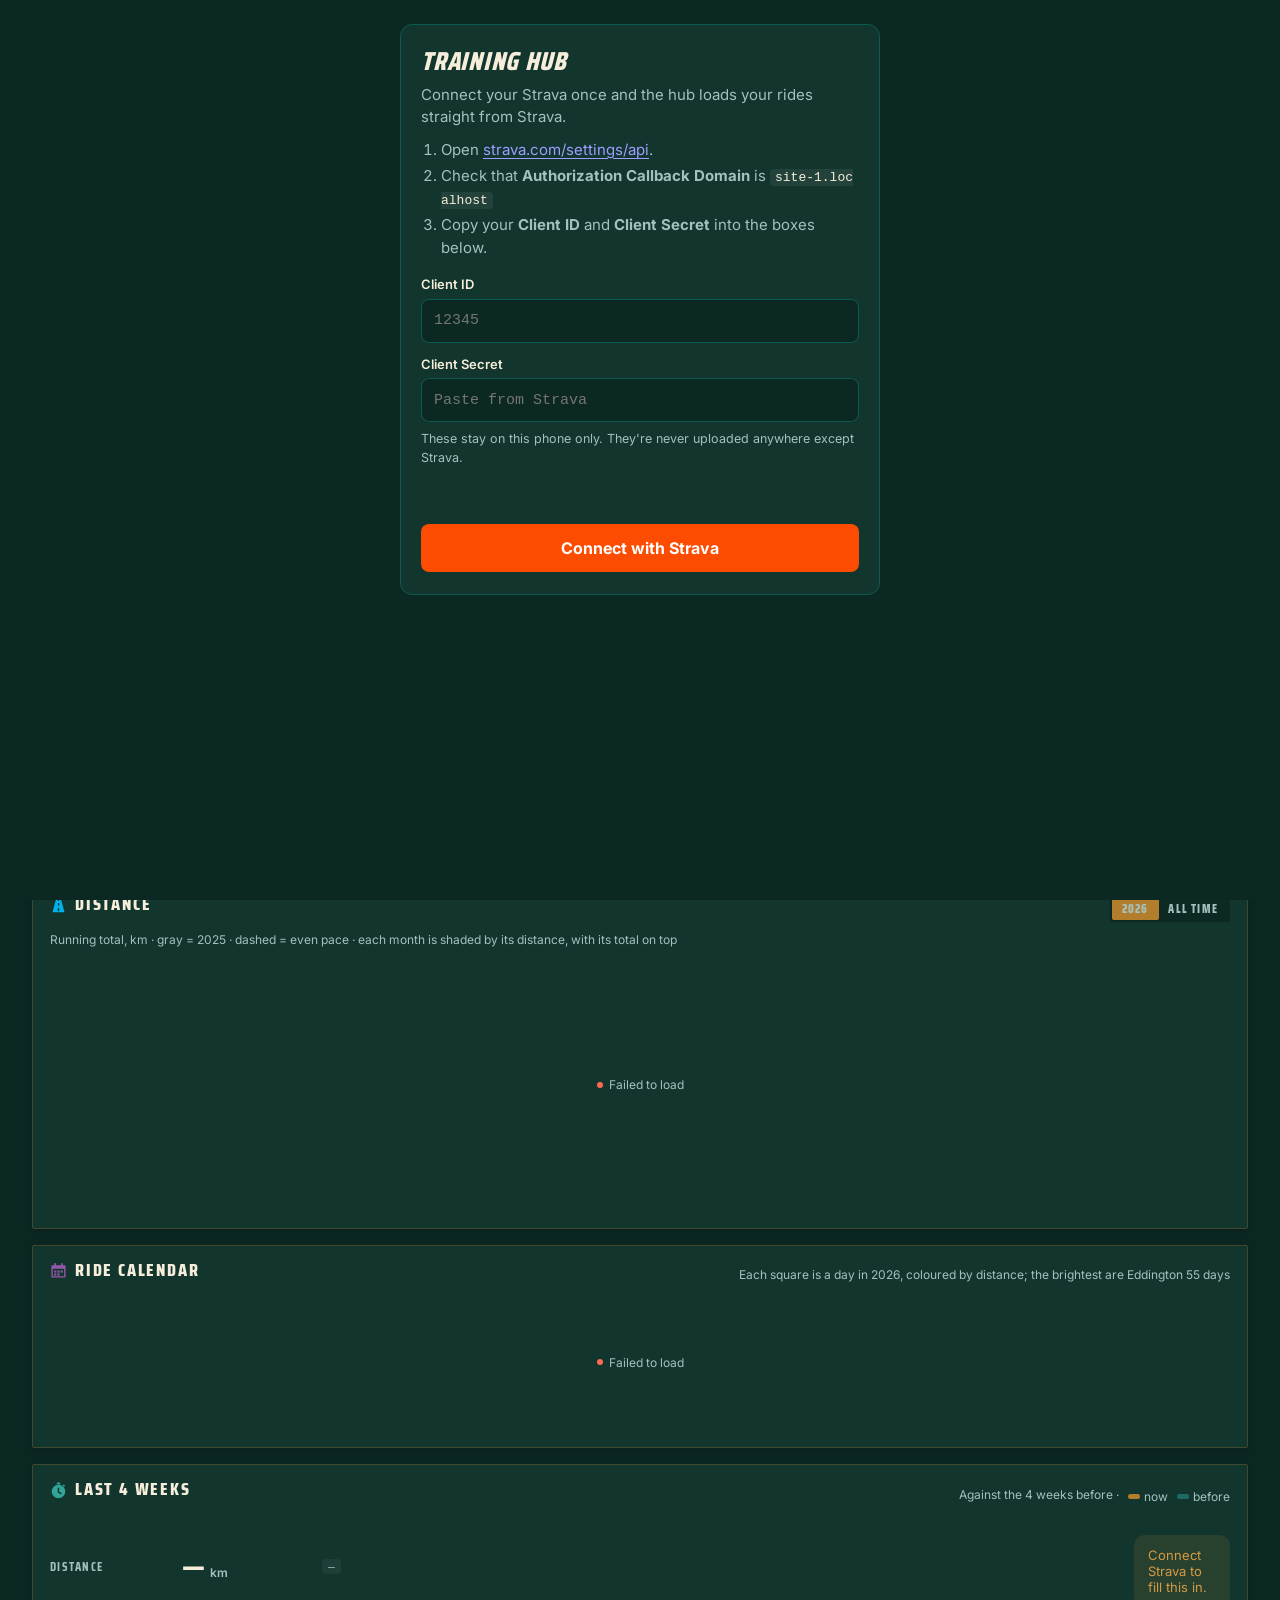
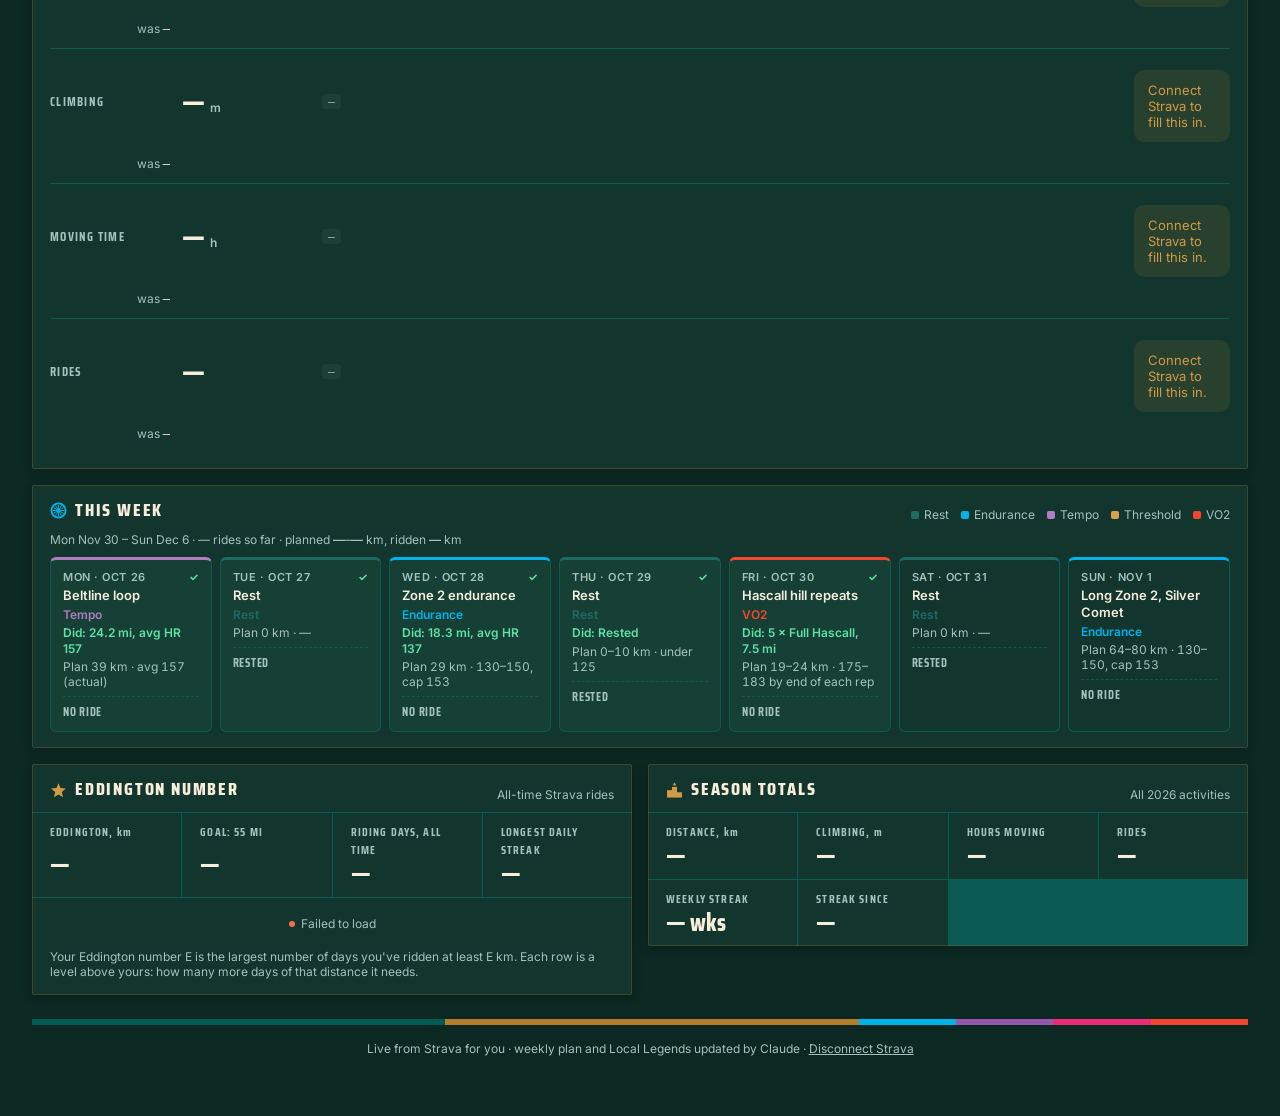
==== commit d3e28923: "Climb compare on Hascall repeats; Local Legends ticker under the desktop masthead Co-Authored-By: Cl" ====
--- a/index.html
+++ b/index.html
@@ -378,6 +378,7 @@
             <div><p class="note">Time per effort, oldest to newest. Gold dots are PRs.</p><div class="chart short" data-draw="hascall-chart" data-source="hascall"></div></div>
             <div><p class="note">Time against average heart rate. Down and left is fitter: quicker at a lower heart rate.</p><div class="chart short" data-draw="hascall-scatter" data-source="hascall"></div></div>
           </div>
+          <div class="cc" data-draw="climb-compare" data-source="hascall"></div>
           <div class="tall short-tall">
             <table class="tbl" data-source="hascall" data-row-key="effort_id">
               <thead><tr><th data-field="date">Date</th><th data-field="time_s" class="num">Time</th><th data-field="avg_hr" class="num">Avg HR</th><th data-field="medal">Medal</th></tr></thead>
--- a/olympic96.css
+++ b/olympic96.css
@@ -410,6 +410,64 @@
 .rd-map-k i { display: inline-block; width: 9px; height: 9px; border-radius: 50%; margin-right: -6px; }
 .rd-map-k i.s { background: #00B1EA; } .rd-map-k i.e { background: #F4462F; }
 .rd-map-wrap.off { display: none; }
+/* Sliding indicator on small switches */
+.units.slide { position: relative; isolation: isolate; }
+.units.slide > button { position: relative; z-index: 1; transition: color .25s; }
+.units.slide > button[aria-pressed=true] { background: transparent !important; }
+.u-pill { position: absolute; left: 0; top: 0; z-index: 0; border-radius: 2px; background: var(--copper); pointer-events: none; transition: transform .32s cubic-bezier(.3,.9,.25,1), width .32s cubic-bezier(.3,.9,.25,1); }
+/* ---- Desktop: command palette and ride dialog ---- */
+.pal-btn { display: inline-flex; align-items: center; gap: 6px; height: 30px; padding: 0 8px; border: 1px solid rgba(246,238,219,.18); border-radius: 2px; background: transparent; color: rgba(246,238,219,.75); cursor: pointer; }
+.pal-btn svg { width: 15px; height: 15px; fill: none; stroke: currentColor; stroke-width: 2.4; stroke-linecap: round; }
+.pal-btn kbd { font: 600 11px var(--font-anthropic-sans, system-ui); }
+.pal-btn:hover { color: var(--cream); border-color: var(--copper); }
+dialog.pal { width: min(620px, 92vw); margin: 12vh auto auto; padding: 0; border: 1px solid rgba(179,126,44,.45); border-radius: 14px; background: var(--panel96); color: var(--cream); box-shadow: 0 24px 60px rgba(0,0,0,.55); }
+dialog.pal::backdrop, dialog.ride-dlg::backdrop { background: rgba(4,16,14,.62); }
+.pal-in { width: 100%; box-sizing: border-box; padding: 16px 18px; border: 0; border-bottom: 1px solid var(--line); background: transparent; color: var(--cream); font: 500 16px var(--font-anthropic-sans, system-ui); outline: none; }
+.pal-list { list-style: none; margin: 0; padding: 6px; max-height: 52vh; overflow: auto; }
+.pal-i { display: grid; grid-template-columns: 4.6rem minmax(0, 1fr) auto; align-items: baseline; gap: 10px; padding: 9px 12px; border-radius: 8px; cursor: pointer; }
+.pal-i b { font-weight: 600; overflow: hidden; text-overflow: ellipsis; white-space: nowrap; }
+.pal-i small { color: var(--color-fg-muted); font-size: 12px; font-variant-numeric: tabular-nums; }
+.pal-i.on { background: rgba(179,126,44,.18); }
+.pal-k { font-size: 11.5px; font-weight: 600; color: var(--copper-hi); }
+.pal-none { padding: 14px 12px; color: var(--color-fg-muted); }
+.pal-foot { margin: 0; padding: 9px 16px; border-top: 1px solid var(--line); font-size: 11.5px; color: var(--color-fg-muted); }
+.pal-hit { animation: pal-hit 1.2s ease-out; }
+@keyframes pal-hit { 0%, 30% { box-shadow: 0 0 0 2px var(--copper-hi); } 100% { box-shadow: 0 0 0 2px transparent; } }
+dialog.ride-dlg { width: min(860px, 92vw); max-height: 88vh; margin: 6vh auto auto; padding: 0; border: 0; border-radius: 14px; background: var(--panel96); overflow: auto; box-shadow: 0 30px 80px rgba(0,0,0,.6); }
+dialog.ride-dlg > .card { margin: 0; box-shadow: none; }
+.ride-x { position: sticky; top: 10px; float: right; z-index: 3; width: 34px; height: 34px; margin: 10px 10px -44px 0; border: 1px solid var(--line); border-radius: 50%; background: var(--page); color: var(--cream); font-size: 20px; line-height: 1; cursor: pointer; }
+.ride-x:hover { border-color: var(--copper); }
+dialog.ride-dlg .card-h .note { display: none; }
+/* Climb compare (Hascall) */
+.cc { margin: 14px 0 6px; padding: 14px; border-radius: 12px; background: rgba(0,0,0,.18); display: grid; gap: 10px; }
+.cc-h { display: flex; flex-wrap: wrap; align-items: baseline; gap: 4px 10px; }
+.cc-h b { font: 800 15px var(--display); text-transform: uppercase; letter-spacing: .04em; color: var(--cream); }
+.cc-picks { display: grid; grid-template-columns: 1fr 1fr; gap: 8px; }
+.cc-sel { min-width: 0; height: 36px; padding: 0 8px; border-radius: 8px; border: 1px solid var(--line); background: var(--page); color: var(--cream); font: 500 13px var(--font-anthropic-sans, system-ui); }
+.cc-sel.a { border-left: 3px solid var(--copper); } .cc-sel.b { border-left: 3px solid var(--sky); }
+.cc-track { position: relative; height: 10px; border-radius: 99px; background: rgba(255,255,255,.07); }
+.cc-track i { position: absolute; inset: 0 auto 0 0; border-radius: 99px; }
+.cc-lane.a .cc-track i { background: rgba(179,126,44,.55); } .cc-lane.b .cc-track i { background: rgba(0,177,234,.45); }
+.cc-dot { position: absolute; top: 50%; width: 16px; height: 16px; margin: -8px 0 0 -8px; border-radius: 50%; border: 2px solid #0c2823; }
+.cc-lane.a .cc-dot { background: var(--copper-hi); } .cc-lane.b .cc-dot { background: #00B1EA; }
+.cc-ctl { display: flex; align-items: center; gap: 10px; }
+.cc-play { flex: none; height: 34px; padding: 0 14px; border-radius: 2px; border: 0; background: var(--copper); color: #fff; font: 700 13px var(--font-anthropic-sans, system-ui); cursor: pointer; }
+.cc-range { flex: 1; min-width: 0; accent-color: var(--copper); }
+.cc-read { margin: 0; font-size: 13px; color: var(--color-fg-muted); font-variant-numeric: tabular-nums; }
+@media (max-width: 30rem) { .cc-picks { grid-template-columns: 1fr; } }
+/* Desktop: Local Legends ticker under the masthead */
+.ll-tick { display: none; }
+.desk .ll-tick.on { display: block; overflow: hidden; border-top: 1px solid rgba(246,238,219,.08); -webkit-mask: linear-gradient(90deg, transparent, #000 6%, #000 94%, transparent); mask: linear-gradient(90deg, transparent, #000 6%, #000 94%, transparent); }
+.ll-track { display: flex; width: max-content; }
+.motion .ll-track { animation: ll-scroll var(--ll-dur, 50s) linear infinite; }
+.ll-tick:hover .ll-track { animation-play-state: paused; }
+@keyframes ll-scroll { to { transform: translateX(-50%); } }
+.ll-run { display: flex; }
+.ll-i { display: inline-flex; align-items: baseline; gap: 8px; padding: 7px 26px 7px 0; white-space: nowrap; font-size: 12.5px; }
+.ll-i::before { content: ""; align-self: center; width: 14px; height: 11px; background: var(--copper-hi); -webkit-mask: var(--ic-crown) center / contain no-repeat; mask: var(--ic-crown) center / contain no-repeat; }
+.ll-i:not(.ll)::before { background: #9fb5b0; }
+.ll-i b { font-weight: 600; color: var(--cream); }
+.ll-i small { font-size: 12px; color: #a3c2bd; }
 
 /* Card icons: a different Olympic-style pictogram per card (star, flame, wheel, medal...) */
 :root {
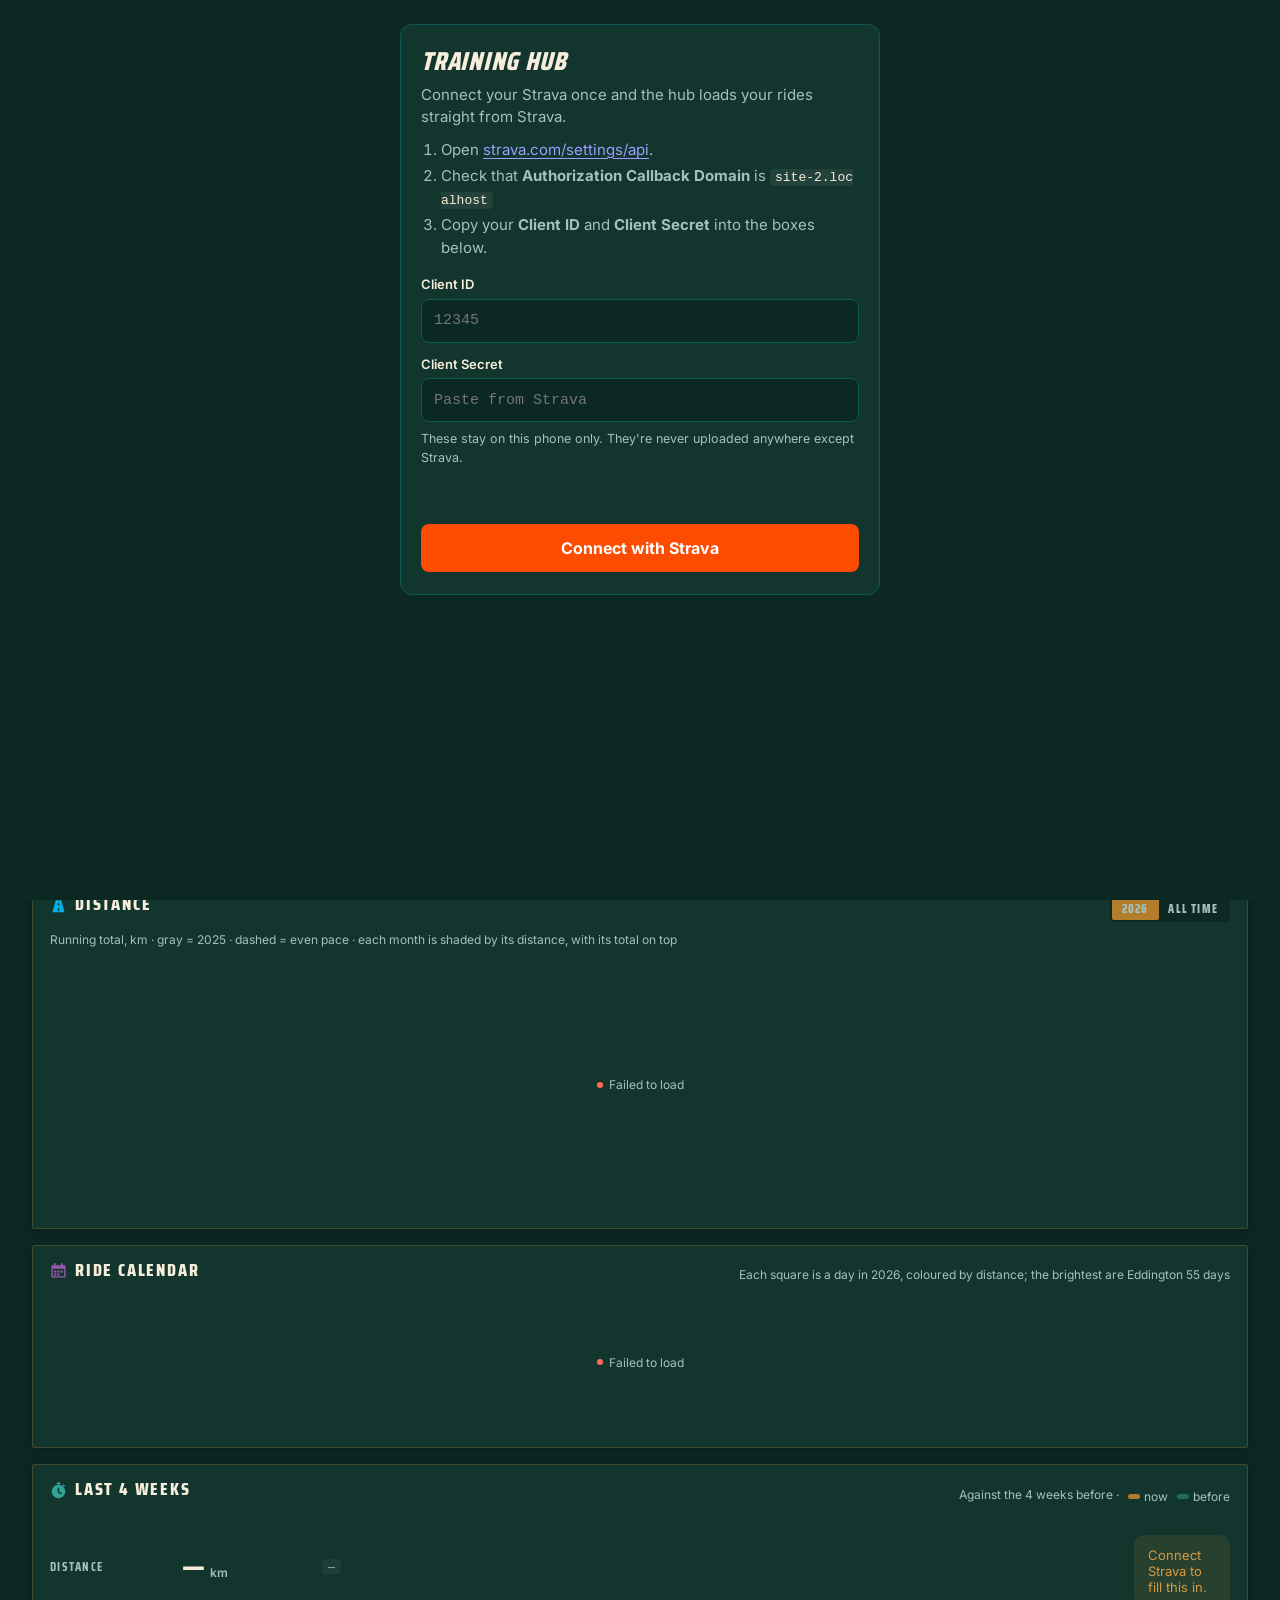
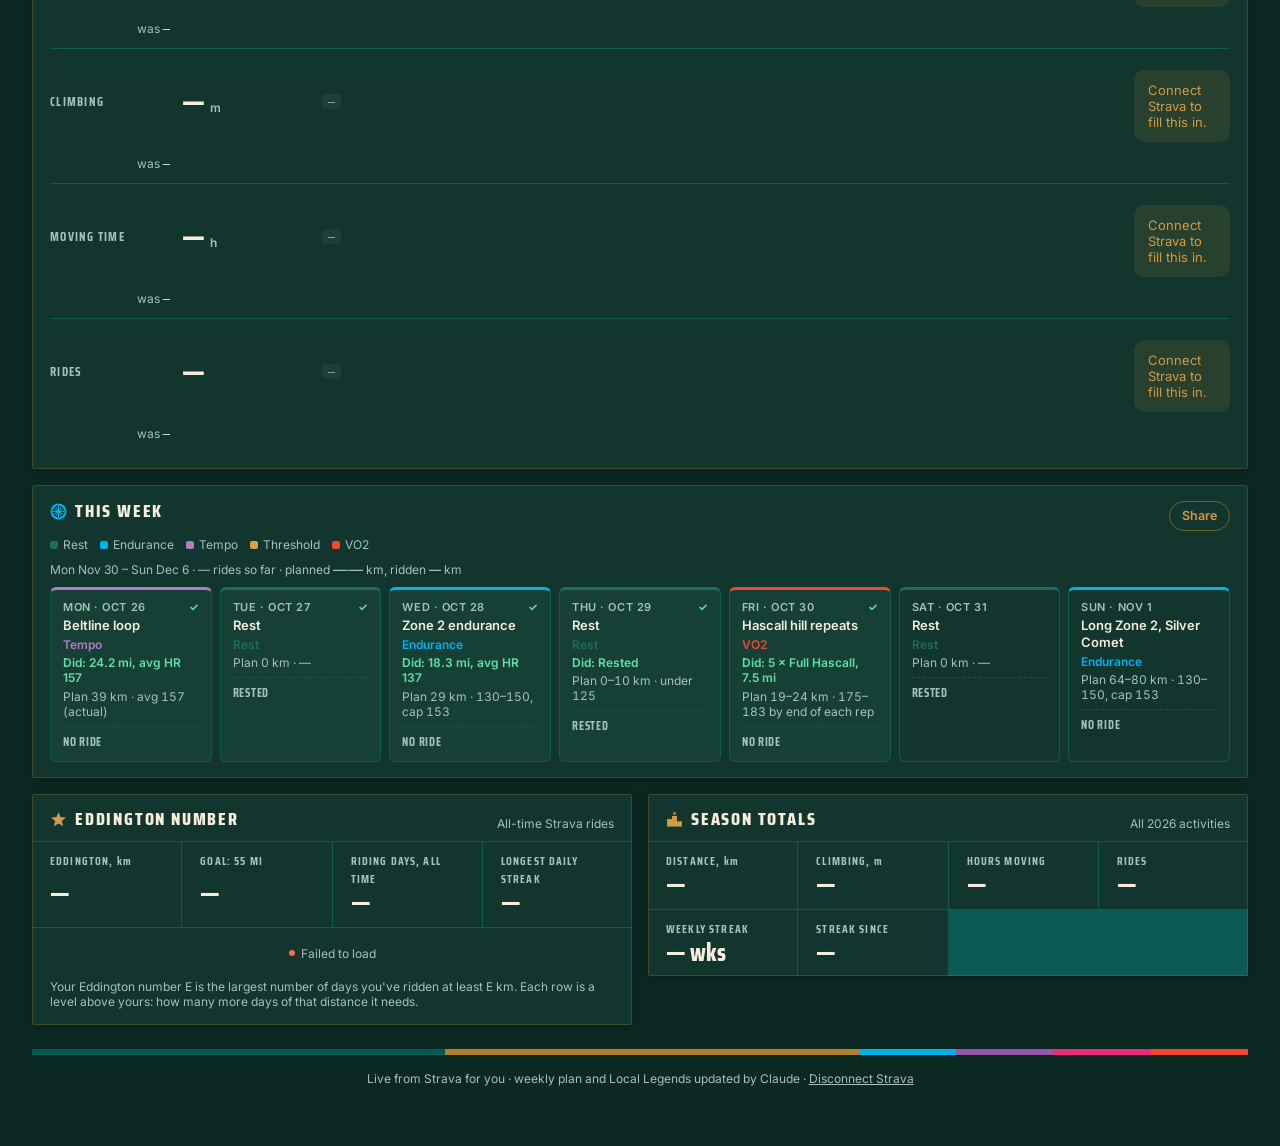
==== commit a4bd85c7: "Share card: one-tap 1080x1350 image of this week or the picked ride (share sheet on phone, download " ====
--- a/index.html
+++ b/index.html
@@ -159,7 +159,7 @@
       </div>
 
       <div class="card" id="week-strip-card">
-        <div class="card-h"><h2>This week</h2>
+        <div class="card-h"><h2>This week</h2><button type="button" class="share-btn" data-share="week">Share</button>
           <div class="legend"><span><i class="lg-rest"></i>Rest</span><span><i class="lg-end"></i>Endurance</span><span><i class="lg-tempo"></i>Tempo</span><span><i class="lg-thr"></i>Threshold</span><span><i class="lg-vo2"></i>VO2</span></div>
         </div>
         <p class="note"><span data-draw="wk-dates">—</span> · <span data-draw="wk-rides" data-source="week" data-row="0" data-field="rides">—</span> rides so far · planned <b data-draw="pw-lo" data-source="plan_week" data-row="0" data-field="plan_lo_km">—</b>–<b data-draw="pw-hi" data-source="plan_week" data-row="0" data-field="plan_hi_km">—</b> <span class="u-m">km</span><span class="u-i">mi</span>, ridden <b data-draw="pw-done" data-source="plan_week" data-row="0" data-field="ridden_km">—</b> <span class="u-m">km</span><span class="u-i">mi</span></p>
@@ -264,7 +264,7 @@
         <div class="yr" data-draw="year-review" data-source="rides rides_all eddington legends"></div>
       </div>
       <div class="card" id="ride-detail-card">
-        <div class="card-h"><h2>Ride detail</h2><span class="note">Tap any ride in the ride log</span></div>
+        <div class="card-h"><h2>Ride detail</h2><span class="note">Tap any ride in the ride log</span><button type="button" class="share-btn" data-share="ride">Share</button></div>
         <div class="rd-head" data-draw="rd-head" data-source="ride_log"></div>
         <div class="rd-map-wrap off"><div class="rd-map" data-draw="rd-map" data-nostate></div><p class="rd-map-k"><i class="s"></i>Start <i class="e"></i>Finish</p></div>
         <div class="rd-notes" data-draw="rd-notes" data-source="ride_detail"></div>
@@ -479,6 +479,7 @@
   </div>
 </div>
 <script src="js/planner.js"></script>
+<script src="js/share.js"></script>
 <script src="js/hub.js"></script>
 <script src="js/app.js"></script>
 <script src="js/motion.js"></script>
--- a/olympic96.css
+++ b/olympic96.css
@@ -468,6 +468,38 @@
 .ll-i:not(.ll)::before { background: #9fb5b0; }
 .ll-i b { font-weight: 600; color: var(--cream); }
 .ll-i small { font-size: 12px; color: #a3c2bd; }
+/* Desktop: optional fog backdrop on the season panel */
+.fog, .fog-btn { display: none; }
+.desk #goal-hero { isolation: isolate; }
+.desk .fog { display: block; position: absolute; inset: 8px; width: calc(100% - 16px); height: calc(100% - 16px); z-index: -1; filter: blur(18px) saturate(1.1); opacity: 0; transition: opacity 1.2s ease; pointer-events: none; }
+.desk .fog-on .fog { opacity: 1; }
+.desk .fog-btn { display: block; position: absolute; top: 10px; right: 12px; z-index: 2; padding: 4px 10px; border-radius: 999px; border: 1px solid rgba(246,238,219,.18); background: rgba(7,27,23,.5); color: #a3c2bd; font: 600 11.5px var(--font-anthropic-sans, system-ui); cursor: pointer; opacity: 0; transition: opacity .25s; }
+.desk #goal-hero:hover .fog-btn, .desk .fog-btn:focus-visible { opacity: 1; }
+/* The 2026 story (Dec 31 on) */
+.yr-play { margin-top: 14px; height: 40px; padding: 0 16px; border: 0; border-radius: 2px; background: var(--copper); color: #fff; font: 700 14px var(--font-anthropic-sans, system-ui); cursor: pointer; }
+dialog.story { width: 100vw; height: 100dvh; max-width: none; max-height: none; margin: 0; padding: 0; border: 0; background: var(--page); color: var(--cream); }
+dialog.story::backdrop { background: var(--page); }
+.story-sc { height: 100%; overflow-y: auto; scroll-snap-type: y mandatory; overscroll-behavior: contain; outline: none; }
+.story-bar { position: fixed; top: 0; left: 0; right: 0; height: 3px; background: var(--copper); transform: scaleX(0); transform-origin: left; z-index: 2; }
+.story-x { position: fixed; top: 14px; right: 14px; z-index: 3; width: 40px; height: 40px; border-radius: 50%; border: 1px solid var(--line); background: rgba(7,27,23,.7); color: var(--cream); font-size: 22px; cursor: pointer; }
+.story-ch { min-height: 100dvh; scroll-snap-align: start; display: grid; align-content: center; justify-items: start; gap: 10px; padding: 0 max(24px, 8vw); box-sizing: border-box; --t: var(--copper-hi); }
+.story-ch.stone { --t: var(--stone-hi); } .story-ch.sky { --t: var(--sky); } .story-ch.amethyst { --t: #c08ad2; } .story-ch.orange { --t: var(--orange); } .story-ch.cerise { --t: #f27aa8; }
+.story-k { font-size: 15px; font-weight: 600; color: #a3c2bd; }
+.story-v { font: 800 clamp(48px, 14vw, 140px)/0.95 var(--display); text-transform: uppercase; color: var(--t); font-variant-numeric: tabular-nums; }
+.story-v small { font-size: .35em; color: var(--cream); }
+.story-s { margin: 0; max-width: 34rem; font-size: 16px; color: #dfe8e2; }
+.story-ch.intro .story-v, .story-ch.outro .story-v { color: var(--cream); }
+.story-ch.outro .story-v { font-size: clamp(38px, 9vw, 96px); }
+.motion .story-ch > * { opacity: 0; transform: translateY(28px); transition: opacity .6s ease-out, transform .7s cubic-bezier(.2,.8,.2,1); }
+.motion .story-ch > :nth-child(2) { transition-delay: .08s; } .motion .story-ch > :nth-child(3) { transition-delay: .16s; }
+.motion .story-ch.in > * { opacity: 1; transform: none; }
+.story-ch { background: url("data:image/svg+xml,%3Csvg xmlns='http://www.w3.org/2000/svg' viewBox='0 0 600 90' preserveAspectRatio='none'%3E%3Cpath d='M0 90 L0 68 L0 68 L67 20 L133 59 L200 38 L267 63 L333 32 L400 61 L467 21 L533 69 L600 44 L600 90 Z' fill='%23005B55' fill-opacity='0.55'/%3E%3Cpath d='M0 90 L0 70 L0 70 L46 41 L92 79 L138 60 L185 72 L231 46 L277 73 L323 55 L369 74 L415 49 L462 74 L508 59 L554 76 L600 53 L600 90 Z' fill='%23B37E2C' fill-opacity='0.35'/%3E%3Cpath d='M0 90 L0 87 L0 87 L35 70 L71 86 L106 69 L141 84 L176 76 L212 88 L247 66 L282 86 L318 74 L353 82 L388 71 L424 83 L459 71 L494 84 L529 75 L565 84 L600 66 L600 90 Z' fill='%230c2823' fill-opacity='0.9'/%3E%3C/svg%3E") center bottom / 100% 22vh no-repeat; }
+.story-ch.intro, .story-ch.outro { background-size: 100% 38vh; }
+/* Share buttons */
+.share-btn { margin-left: auto; flex: none; height: 30px; padding: 0 12px; border-radius: 999px; border: 1px solid rgba(179,126,44,.6); background: transparent; color: var(--copper-hi); font: 600 12.5px var(--font-anthropic-sans, system-ui); cursor: pointer; }
+.share-btn:hover { background: rgba(179,126,44,.14); }
+.share-btn:disabled { opacity: .6; }
+#week-strip-card .card-h { flex-wrap: wrap; } #week-strip-card .card-h .legend { flex-basis: 100%; }
 
 /* Card icons: a different Olympic-style pictogram per card (star, flame, wheel, medal...) */
 :root {
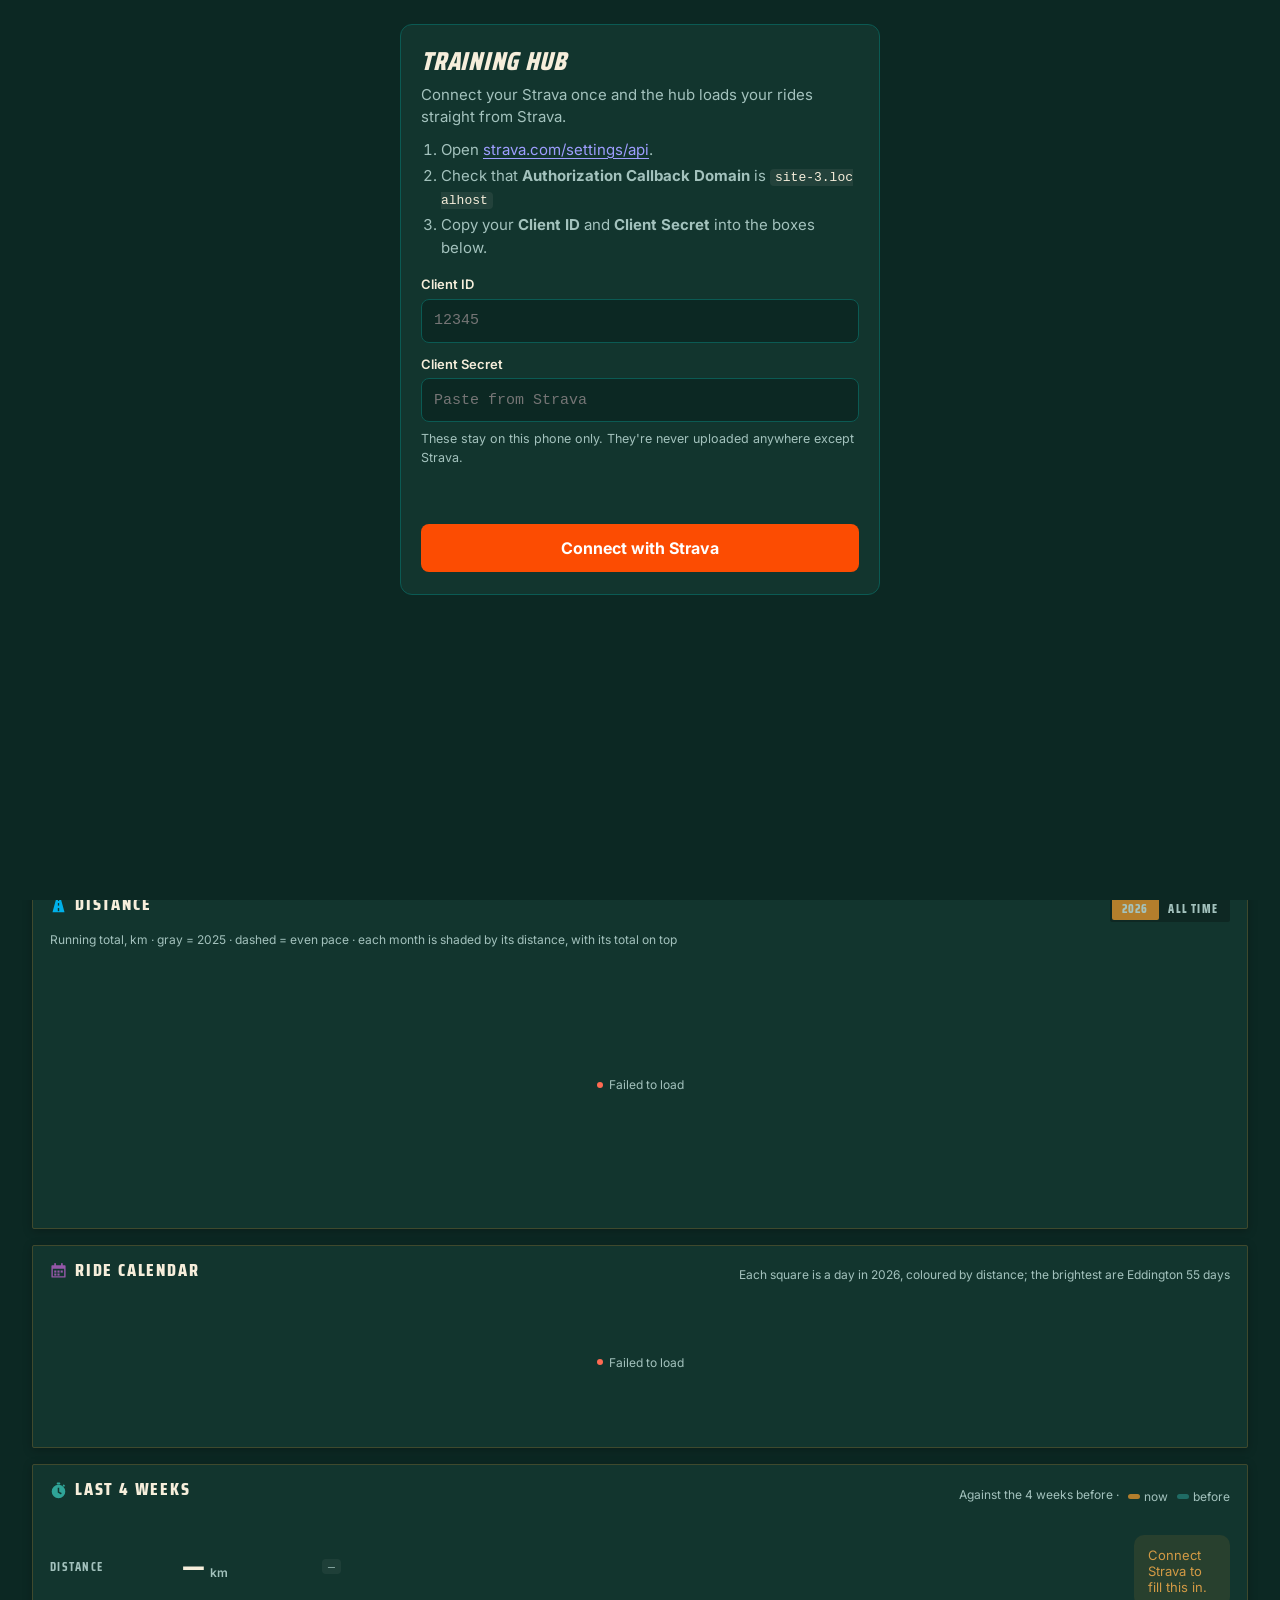
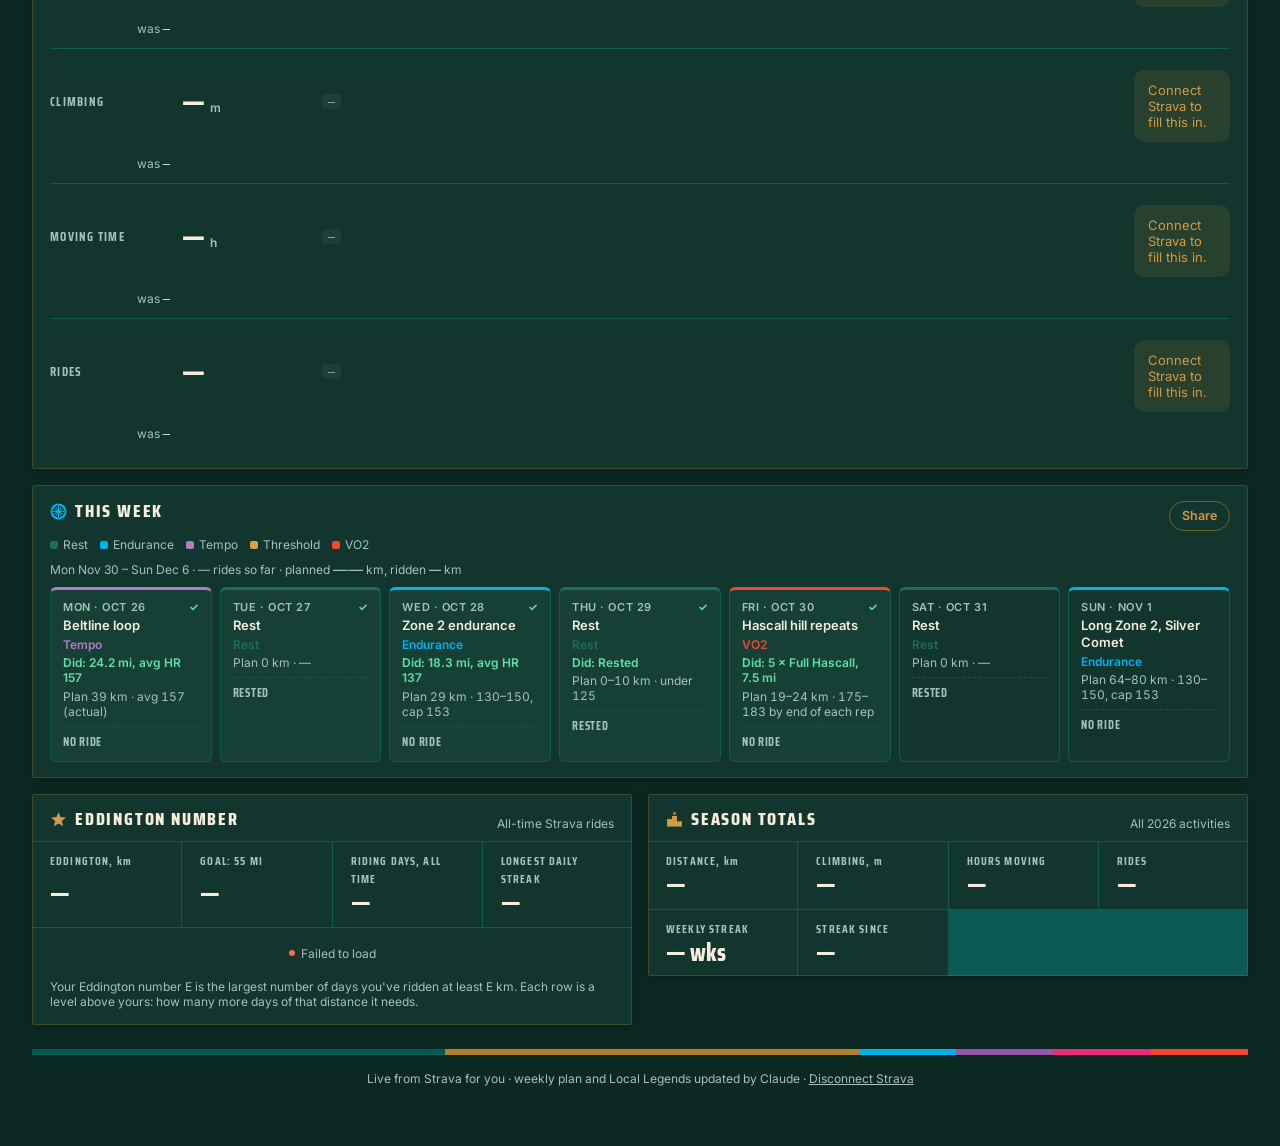
==== commit e61af68c: "Use the new Home Base icon everywhere and refresh the phone icon - Home: Road Book tile and a masthe" ====
--- a/index.html
+++ b/index.html
@@ -8,7 +8,7 @@
 <meta name="theme-color" content="#1a4a40">
 <link rel="manifest" href="manifest.webmanifest">
 <link rel="icon" href="icons/training.svg" type="image/svg+xml">
-<link rel="apple-touch-icon" href="icons/mountain-192.png">
+<link rel="apple-touch-icon" href="icons/homebase-192.png">
 <link rel="preconnect" href="https://fonts.googleapis.com">
 <link rel="preconnect" href="https://fonts.gstatic.com" crossorigin>
 <link rel="stylesheet" href="https://fonts.googleapis.com/css2?family=Inter:wght@400;500;600;700&family=Saira+Condensed:ital,wght@0,600;0,700;0,800;1,800&display=swap">
@@ -44,7 +44,8 @@
 <div class="hub">
   <header class="mast">
     <div class="mast-in">
-      <a class="logo" href="home.html" aria-label="Home: all your apps"><svg viewBox="0 0 48 38" aria-hidden="true"><g fill="#fff" stroke="#fff" stroke-linecap="round" stroke-linejoin="round"><circle cx="10" cy="28" r="7.5" fill="none" stroke-width="3.6"/><circle cx="38" cy="28" r="7.5" fill="none" stroke-width="3.6"/><path d="M10 28 19 17h13l6 11M19 17l4 11 9-11" fill="none" stroke-width="2.6"/><circle cx="35" cy="5.5" r="4" stroke="none"/><path d="M16 15c3-6 9-9 16-8l1 4c-6 0-10 2-13 6z" stroke="none"/><path d="M31 9l5 7" fill="none" stroke-width="3.4"/><path d="M18 15l8 5-3 7" fill="none" stroke-width="4.2"/></g></svg></a>
+      <a class="logo hb" href="home.html" aria-label="Home: all your apps"><svg  viewBox="0 0 512 512" aria-hidden="true"><defs><clipPath id="rc-ic"><rect width="512" height="512" rx="110"/></clipPath><pattern id="pois-ic" width="52" height="52" patternUnits="userSpaceOnUse"><rect width="52" height="52" fill="#fff"/><circle cx="13" cy="13" r="10" fill="#EF4135"/><circle cx="39" cy="39" r="10" fill="#EF4135"/></pattern></defs><g clip-path="url(#rc-ic)"><rect width="512" height="512" fill="#1c2024"/><g transform="translate(256 262) scale(1.16) translate(-256 285) scale(1 -1) scale(1 -1) translate(0 -570)"><path d="M49 410 210 140l86 148 44-66 124 188z" fill="#FFD100"/><path d="M210 140 296 288 340 222 464 410H253z" fill="#D9AE00"/><path d="M210 140 150 241l28-15 22 24 26-28 42 18z" fill="url(#pois-ic)"/><path d="M340 222 314 261l14-6 12 14 14-12 22 12z" fill="url(#pois-ic)"/><path d="M-40 410 Q140 372 256 392 T552 380 V600 H-40z" fill="#00A859"/>
+</g></g></svg></a>
       <p class="wm">Training Hub<span>Will H. · Atlanta</span></p>
       <div class="mast-r">
         <span class="mchip opt">France in <b data-draw="days-france">—</b> days</span>
--- a/olympic96.css
+++ b/olympic96.css
@@ -501,6 +501,10 @@
 .share-btn:disabled { opacity: .6; }
 #week-strip-card .card-h { flex-wrap: wrap; } #week-strip-card .card-h .legend { flex-basis: 100%; }
 
+/* Home Base icon as the Home button */
+.mast .logo.hb { background: none; transform: none; overflow: hidden; border-radius: 8px; }
+.mast .logo.hb svg { width: 100%; height: 100%; transform: none; }
+
 /* Card icons: a different Olympic-style pictogram per card (star, flame, wheel, medal...) */
 :root {
   --ic-star: url("data:image/svg+xml,%3Csvg xmlns='http://www.w3.org/2000/svg' viewBox='0 0 24 24'%3E%3Cpolygon points='12.00,1.60 14.91,8.60 22.46,9.20 16.71,14.13 18.47,21.50 12.00,17.55 5.53,21.50 7.29,14.13 1.54,9.20 9.09,8.60'/%3E%3C/svg%3E");
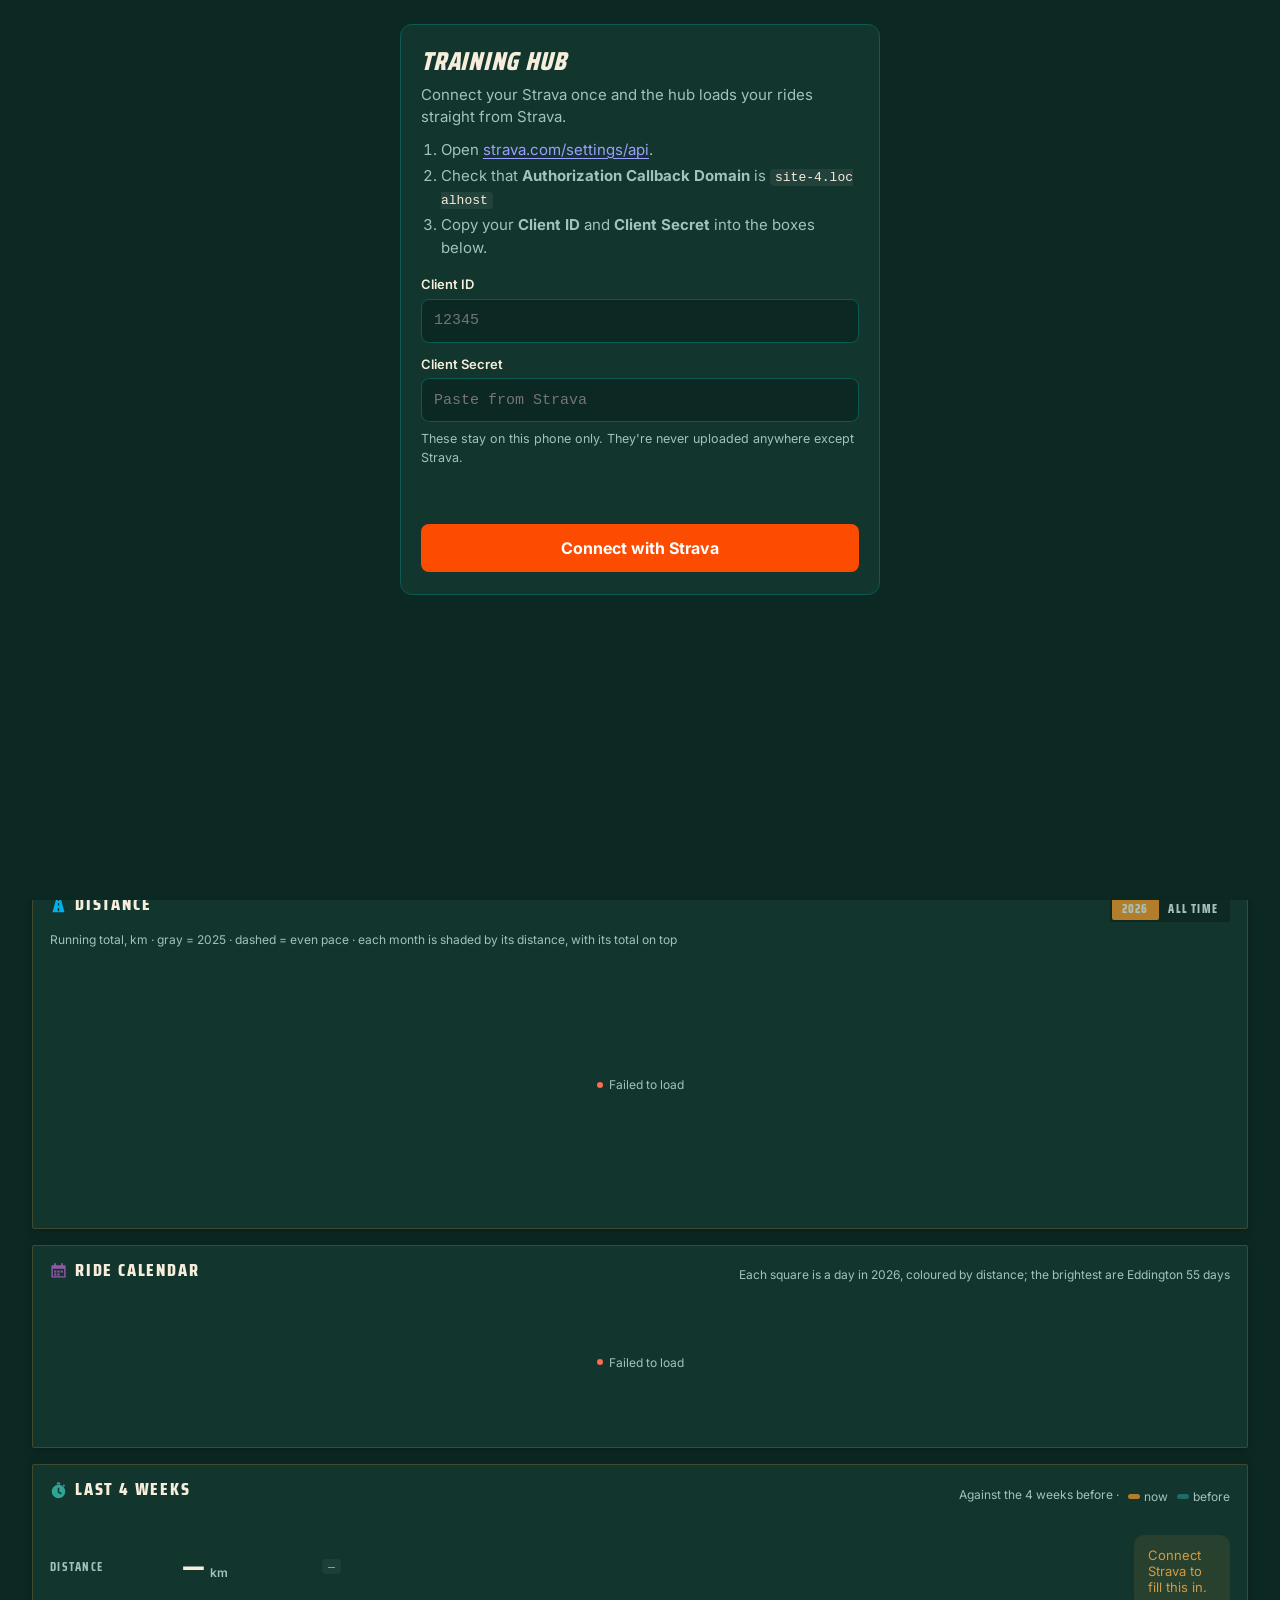
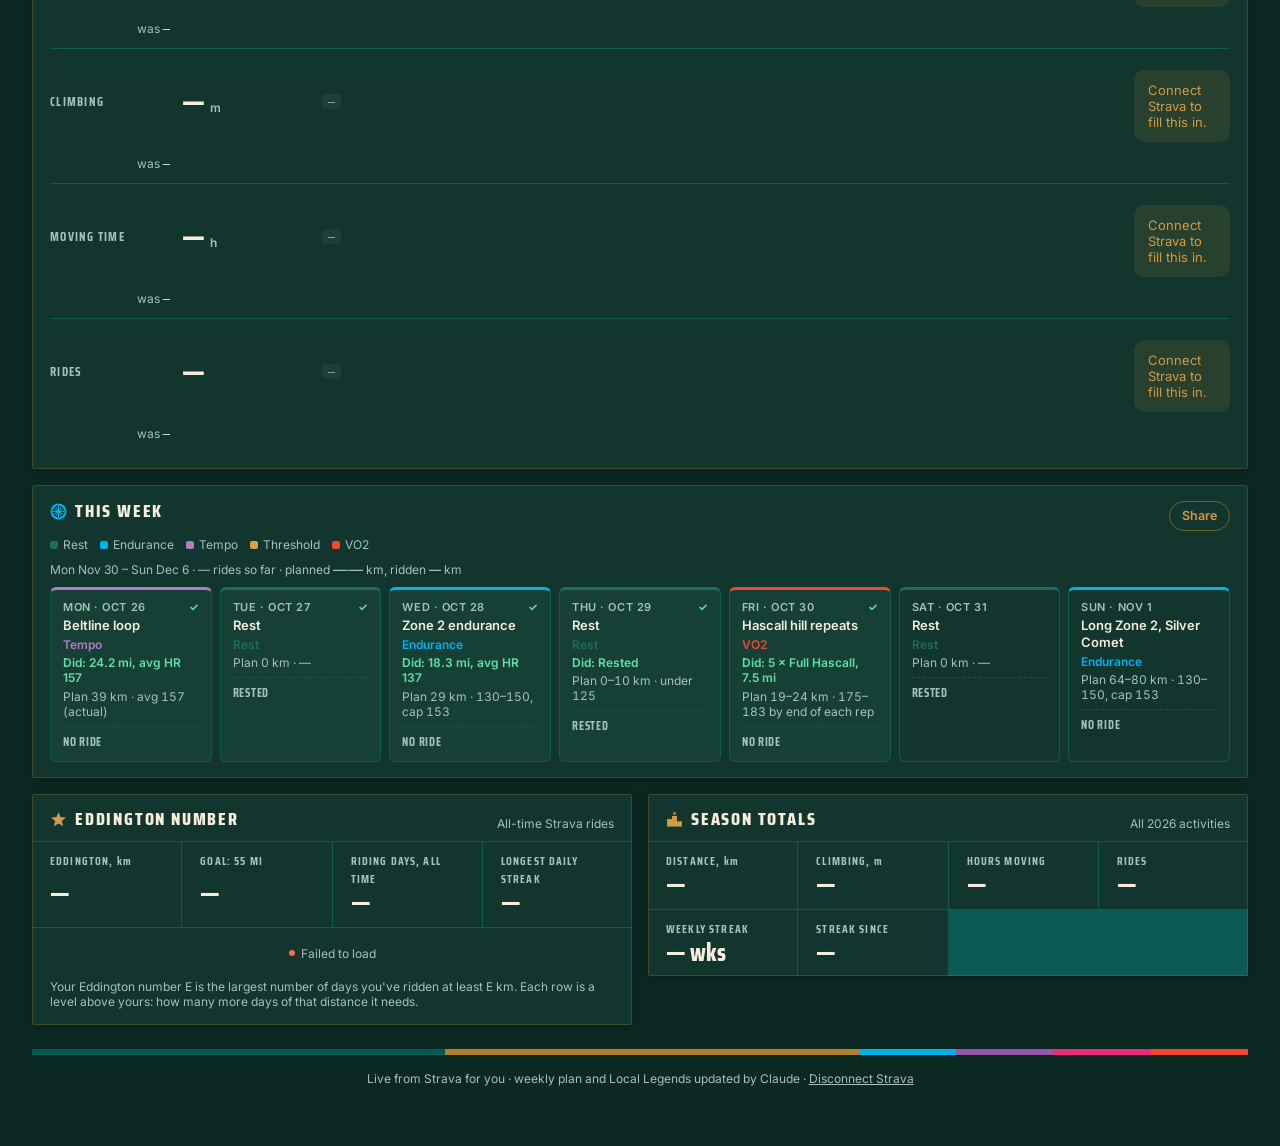
==== commit d566103c: "Plan: mark a day missed and rebalance the rest of the week A 'Missed it?' row (Rain / Busy / Tired /" ====
--- a/index.html
+++ b/index.html
@@ -467,6 +467,7 @@
 <div class="sheet" id="plan-sheet" hidden>
   <div class="sheet-in" role="dialog" aria-label="Edit day">
     <div class="ps-head"><b class="ps-title">Day</b><button type="button" class="ps-rest">Make it a rest day</button></div>
+    <div class="ps-miss"><span>Missed it? The rest of the week rebalances so you stay on goal.</span><div><button type="button" data-why="Rain">Rain</button><button type="button" data-why="Busy">Busy</button><button type="button" data-why="Tired">Tired</button><button type="button" data-why="Other">Other</button></div></div>
     <label>Session<input name="session" placeholder="Zone 2 endurance"></label>
     <label>Type<select name="intensity"><option>Rest</option><option>Endurance</option><option>Tempo</option><option>Threshold</option><option>VO2</option></select></label>
     <div class="ps-two">
--- a/olympic96.css
+++ b/olympic96.css
@@ -257,6 +257,28 @@
 .pw-swap { display: grid; gap: 2px; width: 100%; text-align: left; margin: 4px 0 10px; padding: 10px 12px; border-radius: 10px; border: 1px solid rgba(0,177,234,.55); background: rgba(0,177,234,.12); color: var(--color-fg); cursor: pointer; font: inherit; }
 .pw-swap b { font: 800 12px var(--display); letter-spacing: .1em; text-transform: uppercase; color: #6fd3f5; }
 .pw-swap span { font-size: 13px; }
+.pw-rebal { display: grid; gap: 2px; width: 100%; text-align: left; margin: 4px 0 10px; padding: 10px 12px; border-radius: 10px; border: 1px solid rgba(179,126,44,.6); background: rgba(179,126,44,.14); color: var(--color-fg); cursor: pointer; font: inherit; }
+.pw-rebal b { font: 800 12px var(--display); letter-spacing: .1em; text-transform: uppercase; color: var(--copper-hi); }
+.pw-rebal span { font-size: 13px; }
+.pw-rebal[hidden], .ps-miss[hidden] { display: none; }
+.pw-rb { margin: 4px 0 10px; padding: 12px; border-radius: 10px; border: 1px solid var(--line); border-left: 4px solid var(--copper); background: rgba(255,255,255,.03); display: grid; gap: 8px; }
+.pw-rb-h { display: flex; justify-content: space-between; align-items: baseline; gap: 8px; flex-wrap: wrap; }
+.pw-rb-h b { font: 800 13px var(--display); letter-spacing: .1em; text-transform: uppercase; color: var(--copper-hi); }
+.pw-rb-h span { font: 600 12px var(--font-anthropic-sans); color: var(--color-fg-muted); font-variant-numeric: tabular-nums; }
+.pw-rb ul { margin: 0; padding-left: 18px; display: grid; gap: 4px; font-size: 13.5px; }
+.pw-rb li::marker { color: var(--copper-hi); }
+.pw-rb li b { font-weight: 700; }
+.pw-rb-f { margin: 0; font-size: 12.5px; color: var(--color-fg-muted); }
+.pw-rb-b { display: grid; grid-template-columns: 1fr 1fr; gap: 8px; }
+.pw-rb-b button { height: 40px; border-radius: 10px; border: 1px solid var(--line); background: var(--color-bg); color: var(--color-fg); font: 700 14px var(--font-anthropic-sans); cursor: pointer; }
+.pw-rb-b button:last-child { background: var(--copper); border-color: var(--copper); color: #fff; }
+.pw-day.skipped .pw-s { text-decoration: line-through; text-decoration-color: var(--color-fg-muted); color: var(--color-fg-muted); }
+.pw-day.skipped .pw-s::after { content: " · missed"; text-decoration: none; display: inline-block; font-size: 12px; }
+.ps-miss { display: grid; gap: 8px; padding: 10px 12px; border-radius: 10px; border: 1px solid rgba(179,126,44,.55); background: rgba(179,126,44,.12); }
+.ps-miss span { font-size: 13px; color: var(--color-fg); }
+.ps-miss div { display: grid; grid-template-columns: repeat(4, 1fr); gap: 6px; }
+.ps-miss button { height: 40px; border-radius: 8px; border: 1px solid rgba(179,126,44,.6); background: transparent; color: var(--copper-hi); font: 800 13px var(--display); letter-spacing: .08em; text-transform: uppercase; cursor: pointer; }
+.ps-miss button:active { background: var(--copper); color: #fff; }
 .ra-toggle { display: inline-flex; align-items: center; gap: 6px; padding: 5px 10px; border-radius: 999px; border: 1px solid var(--line); background: transparent; color: var(--color-fg-muted); font: 700 11px var(--display); letter-spacing: .08em; text-transform: uppercase; cursor: pointer; }
 .ra-toggle svg { width: 14px; height: 14px; fill: none; stroke: currentColor; stroke-width: 2; }
 .ra-toggle[aria-pressed="true"] { border-color: rgba(0,177,234,.6); color: #6fd3f5; background: rgba(0,177,234,.12); }
@@ -339,7 +361,7 @@
 .grow .ring-arc { animation: ring-in 1.1s cubic-bezier(.2,.8,.2,1) both; }
 .grow .ring-arc.lap2 { animation-delay: .7s; }
 @keyframes ring-in { from { stroke-dashoffset: var(--len, 0); } }
-.motion .pw-swap, .motion .tr-when.now { animation: pop-in .45s cubic-bezier(.2,.9,.3,1.3) both; }
+.motion .pw-swap, .motion .pw-rebal, .motion .pw-rb, .motion .tr-when.now { animation: pop-in .45s cubic-bezier(.2,.9,.3,1.3) both; }
 @keyframes pop-in { from { opacity: 0; transform: scale(.96); } }
 .sheet:not([hidden]) .sheet-in { animation: sheet-up .32s cubic-bezier(.2,.8,.2,1) both; }
 @keyframes sheet-up { from { transform: translateY(40px); opacity: 0; } }
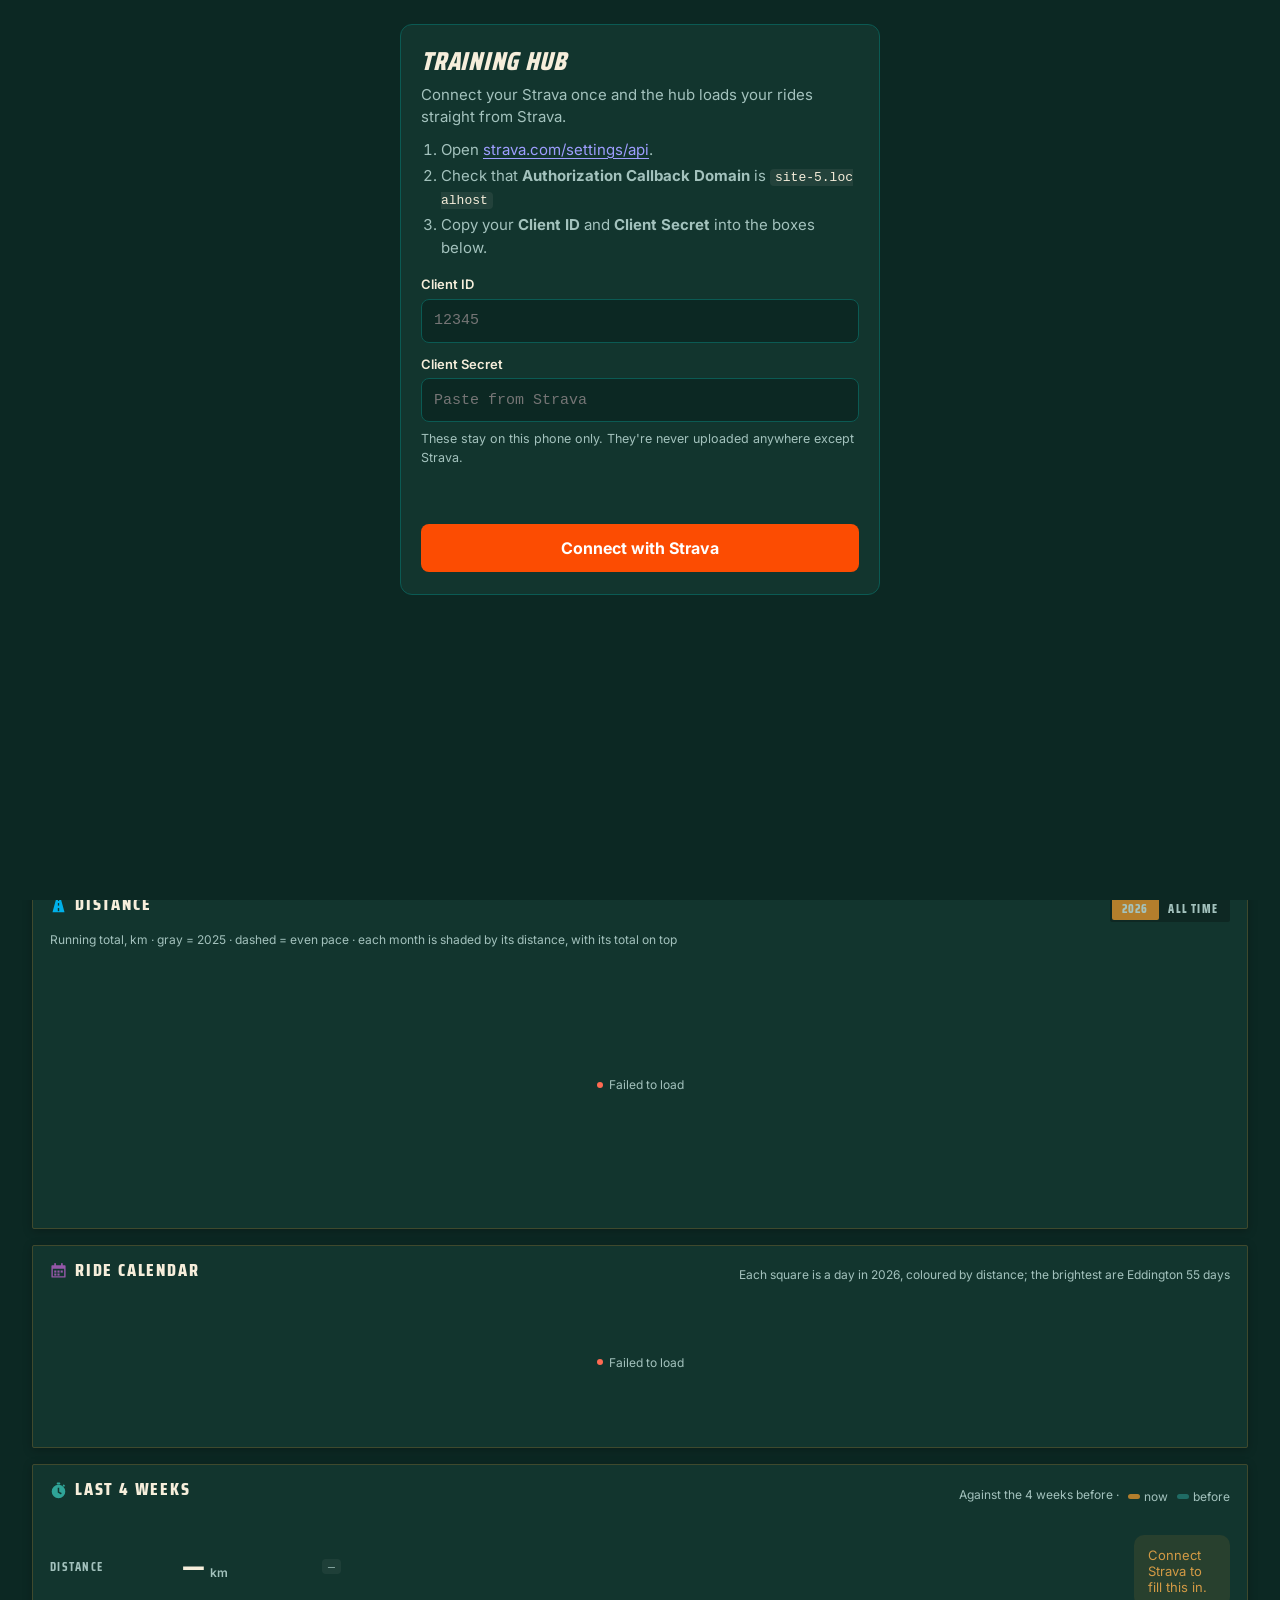
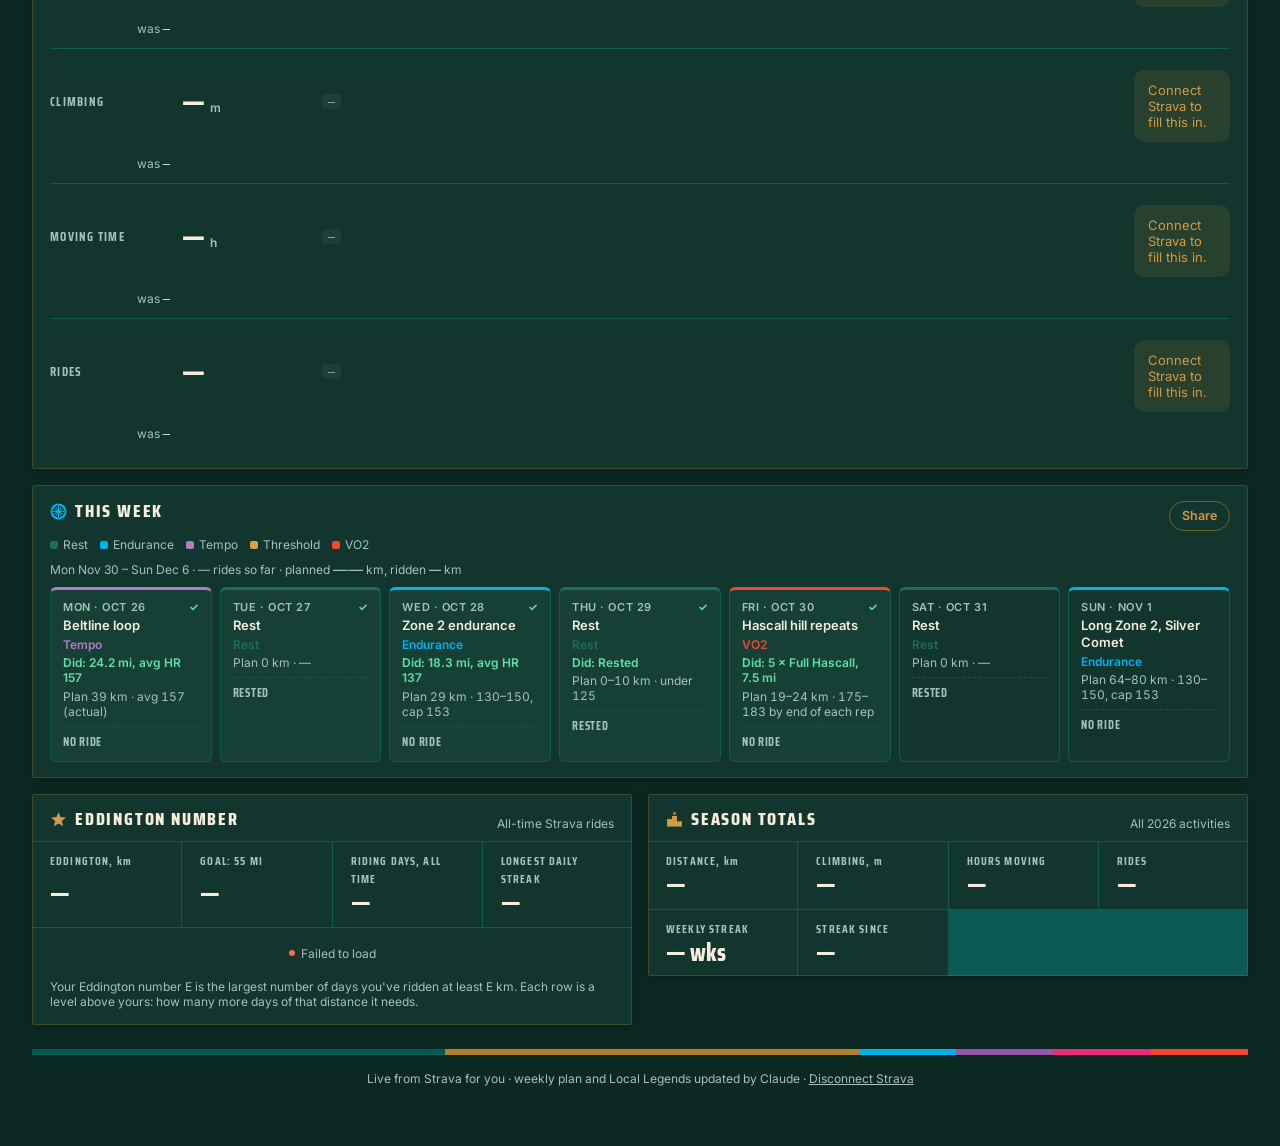
==== commit f018e627: "Strength card on Today with a tick box per exercise (saved on the device); strength sessions live in" ====
--- a/index.html
+++ b/index.html
@@ -99,6 +99,10 @@
         <div data-draw="recap" data-source="plan rides recap_detail"></div>
       </div>
 
+      <div class="card off" id="strength-card">
+        <div class="card-h"><h2>Strength</h2><span class="note" data-str-when>—</span></div>
+        <div class="str" data-draw="strength" data-source="plan plan_next" data-nostate></div>
+      </div>
       <div class="card" id="lastweek-card" hidden>
         <div class="card-h"><h2>Last week</h2><span class="note" data-lw-dates>—</span></div>
         <div class="lw" data-draw="lastweek" data-source="plan_prev rides zone_time"></div>
--- a/olympic96.css
+++ b/olympic96.css
@@ -526,6 +526,19 @@
 /* Home Base icon as the Home button */
 .mast .logo.hb { background: none; transform: none; overflow: hidden; border-radius: 8px; }
 .mast .logo.hb svg { width: 100%; height: 100%; transform: none; }
+/* Strength checklist */
+.str-h { display: flex; align-items: baseline; justify-content: space-between; gap: 10px; margin-bottom: 6px; }
+.str-h b { font: 800 18px var(--display); text-transform: uppercase; letter-spacing: .03em; color: var(--cream); }
+.str-p { font-size: 12.5px; font-weight: 600; color: var(--color-fg-muted); font-variant-numeric: tabular-nums; }
+.str-p.ok { color: #7fd6c9; }
+.str-list { list-style: none; margin: 0; padding: 0; display: grid; }
+.str-i { display: grid; grid-template-columns: 26px minmax(0, 1fr) auto; align-items: center; gap: 10px; min-height: 46px; padding: 4px 2px; border-bottom: 1px solid var(--line); cursor: pointer; }
+.str-list li:last-child .str-i { border-bottom: 0; }
+.str-i input { width: 22px; height: 22px; margin: 0; accent-color: var(--stone-hi); cursor: pointer; }
+.str-x { font-size: 14.5px; font-weight: 500; }
+.str-d { font-size: 13px; color: var(--color-fg-muted); font-variant-numeric: tabular-nums; white-space: nowrap; }
+.str-i.on .str-x { color: var(--color-fg-muted); text-decoration: line-through; text-decoration-color: rgba(246,238,219,.4); }
+#strength-card.off { display: none; }
 
 /* Card icons: a different Olympic-style pictogram per card (star, flame, wheel, medal...) */
 :root {
@@ -582,5 +595,6 @@
 #lastweek-card h2::before { -webkit-mask-image: var(--ic-podium); mask-image: var(--ic-podium); background: var(--sky); width: 17px; height: 17px; }
 #climb-sim-card h2::before { -webkit-mask-image: var(--ic-stopwatch); mask-image: var(--ic-stopwatch); background: var(--orange); width: 17px; height: 17px; }
 #tours-card h2::before { -webkit-mask-image: var(--ic-wheel); mask-image: var(--ic-wheel); background: var(--stone-hi); width: 17px; height: 17px; }
+#strength-card h2::before { -webkit-mask-image: var(--ic-medal); mask-image: var(--ic-medal); background: var(--stone-hi); width: 17px; height: 17px; }
 #year-card h2::before { -webkit-mask-image: var(--ic-crown); mask-image: var(--ic-crown); background: var(--copper-hi); width: 17px; height: 17px; }
 #phases-card h2::before { -webkit-mask-image: var(--ic-stars); mask-image: var(--ic-stars); background: var(--copper-hi); width: 17px; height: 17px; }
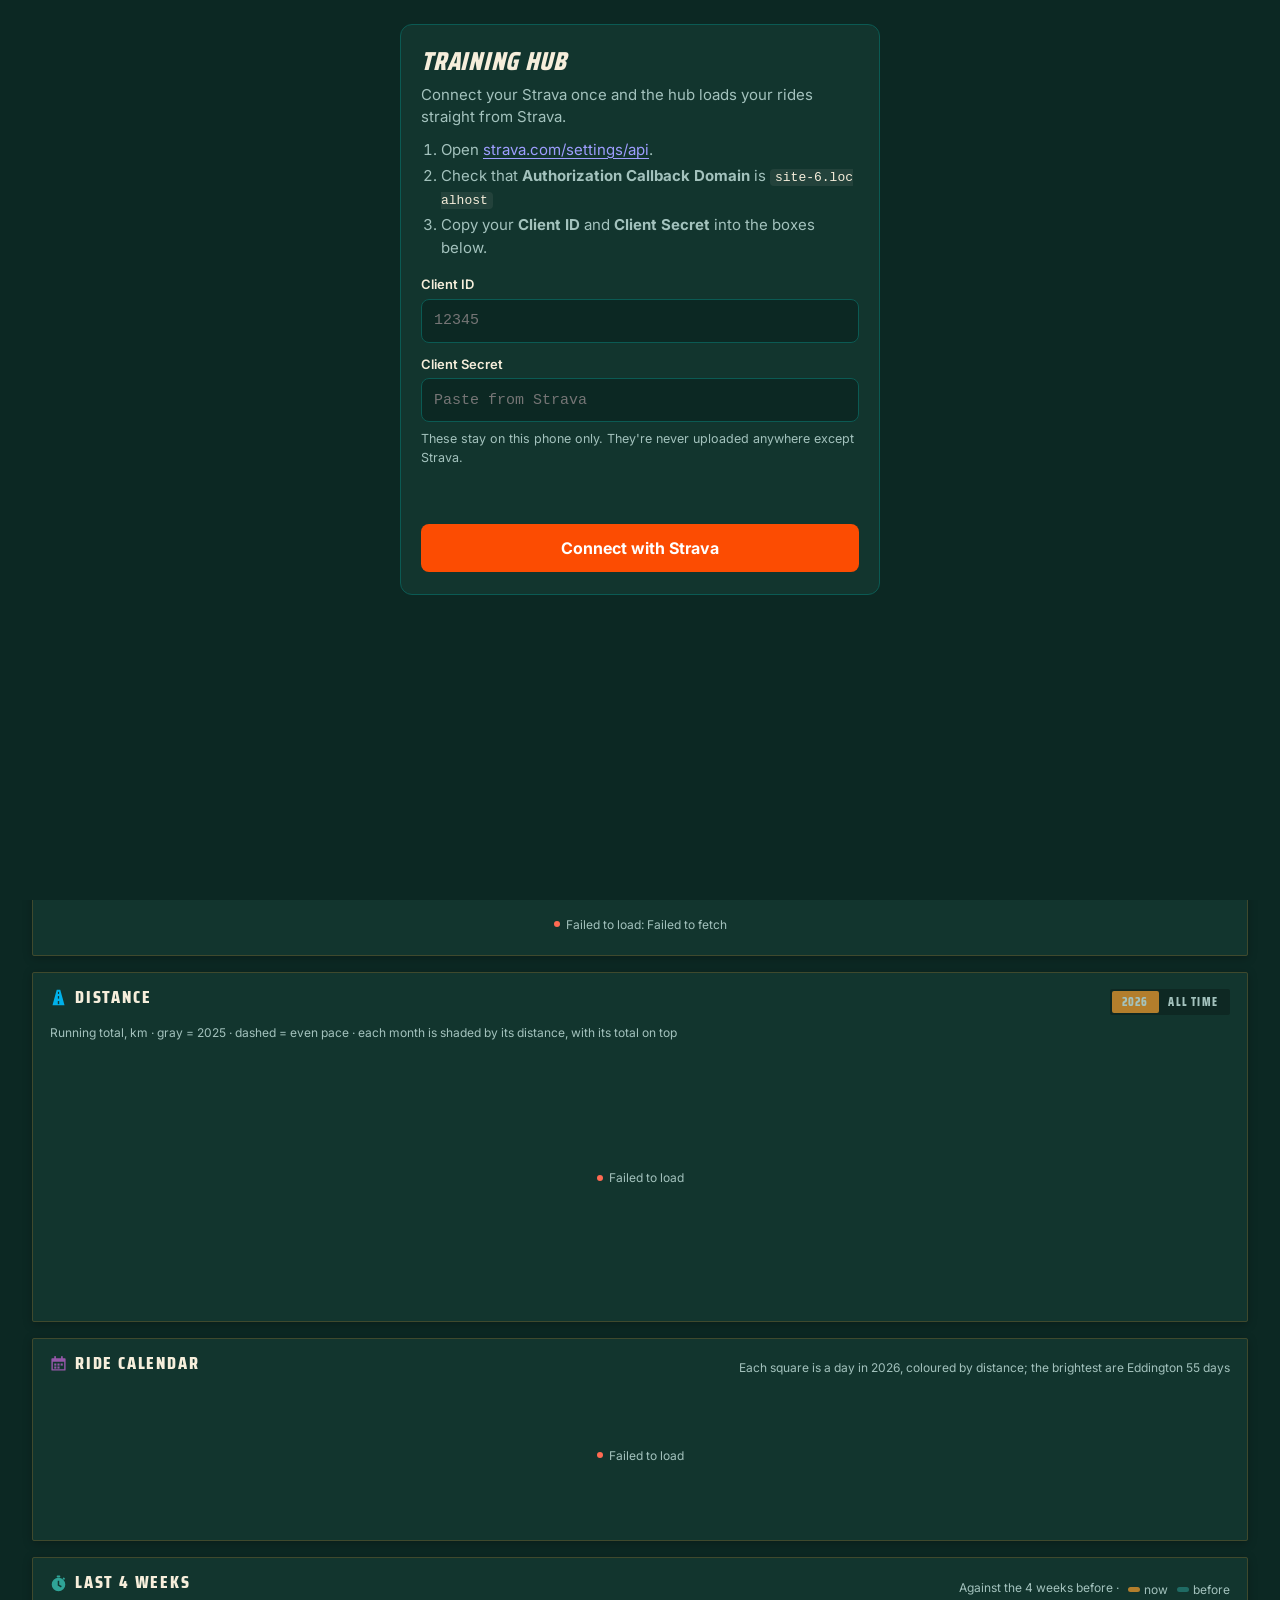
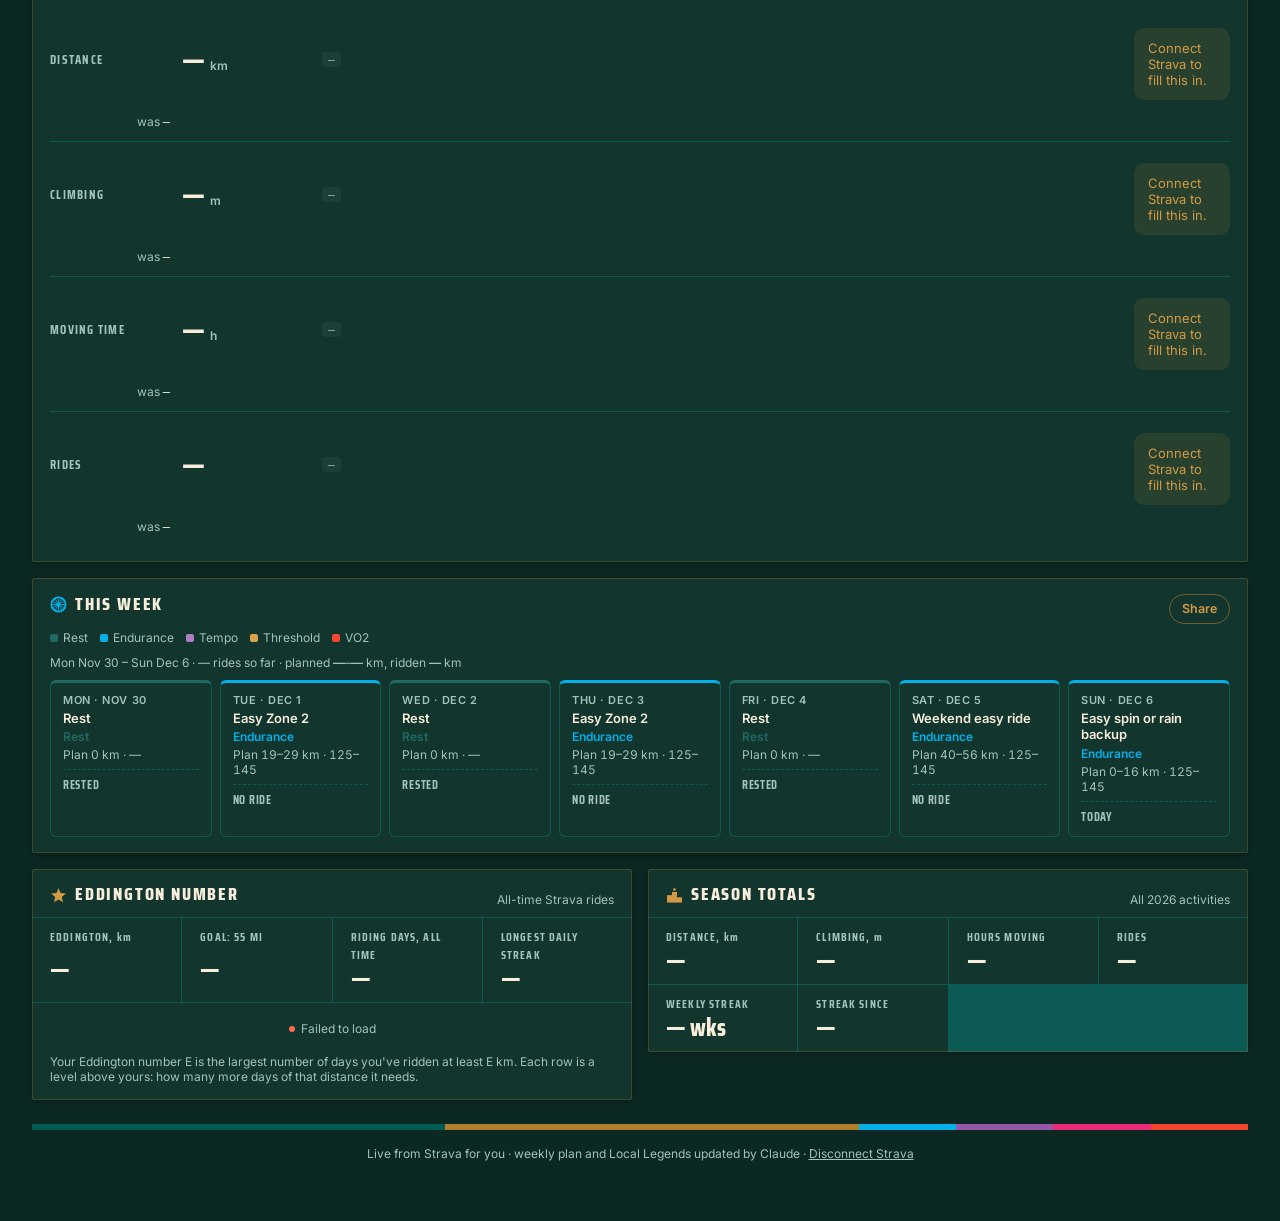
==== commit 4df7e7a9: "Route Picker on Today: your own routes that fit the plan's miles, ordered by the forecast wind Group" ====
--- a/index.html
+++ b/index.html
@@ -110,6 +110,11 @@
 
       <div class="nextup" id="next-up" data-draw="next-up" data-source="plan plan_next"></div>
 
+      <div class="card" id="route-card">
+        <div class="card-h"><h2>Route picker</h2><span class="note" data-routes-when></span></div>
+        <div class="rp" data-routes><p class="note">Loading your routes…</p></div>
+      </div>
+
       <div class="card" id="weather-card">
         <div class="card-h"><h2>Weather</h2><button type="button" class="ra-toggle" aria-pressed="false"><svg viewBox="0 0 24 24" aria-hidden="true"><path d="M12 3a6 6 0 0 0-6 6v4l-2 3h16l-2-3V9a6 6 0 0 0-6-6zm-2 15a2 2 0 0 0 4 0"/></svg><span>Rain alerts off</span></button></div>
         <p class="note">Atlanta · this week and next · Open-Meteo forecast</p>
@@ -292,7 +297,6 @@
               <th data-field="elev_m" data-mf="elev_m" data-if="elev_ft" class="num wide-only"><button class="sort" data-sort="elev_ft">Climb <span class="u-m">m</span><span class="u-i">ft</span></button></th>
               <th data-field="kmh" data-mf="kmh" data-if="mph" class="num wide-only"><button class="sort" data-sort="mph"><span class="u-m">km/h</span><span class="u-i">mph</span></button></th>
               <th data-field="relative_effort" class="num"><button class="sort" data-sort="relative_effort">Effort</button></th>
-              <th data-field="weather" class="wide-only"><button class="sort" data-sort="weather">Weather</button></th>
             </tr></thead>
             <tbody data-draw="ride-rows"></tbody>
           </table>
@@ -487,6 +491,7 @@
 <script src="js/planner.js"></script>
 <script src="js/share.js"></script>
 <script src="js/hub.js"></script>
+<script src="js/routes.js"></script>
 <script src="js/app.js"></script>
 <script src="js/motion.js"></script>
 </body>
--- a/olympic96.css
+++ b/olympic96.css
@@ -17,7 +17,6 @@
   --cds-chart-status-warning: #d9a24a; --cds-chart-status-critical: #F4462F;
   --cds-text-secondary: #a3c2bd; --cds-surface-popover: #004842; --cds-shadow-popover: 0 8px 24px rgba(0,0,0,.5);
   --quilt: linear-gradient(90deg, var(--stone) 0 34%, var(--copper) 34% 68%, var(--sky) 68% 76%, var(--amethyst) 76% 84%, var(--cerise) 84% 92%, var(--orange) 92%);
-  --pattern: url("data:image/svg+xml,%3Csvg xmlns='http://www.w3.org/2000/svg' width='160' height='160' viewBox='0 0 160 160'%3E%3Cg transform='translate%2814 18%29' opacity='.07'%3E%3Cpath d='M0 32 17 4l8 12 6-8 17 24z' fill='%23f4ead2'/%3E%3Cpath d='M12.6 11.2 17 4l4.6 7-2.6 2.4-2-2.6-2.2 2.6z' fill='%23f4ead2'/%3E%3Cpath d='M27.6 12.6 31 8l3.6 5.2-1.8 1.4-1.6-1.6-1.6 1.6z' fill='%23f4ead2'/%3E%3C/g%3E%3Cg transform='translate%2896 100%29' opacity='.07'%3E%3Cg fill='%23f4ead2' stroke='%23f4ead2' stroke-linecap='round' stroke-linejoin='round'%3E%3Ccircle cx='10' cy='28' r='7.5' fill='none' stroke-width='3.6'/%3E%3Ccircle cx='38' cy='28' r='7.5' fill='none' stroke-width='3.6'/%3E%3Cpath d='M10 28 19 17h13l6 11M19 17l4 11 9-11' fill='none' stroke-width='2.4'/%3E%3Ccircle cx='35' cy='5.5' r='4' stroke='none'/%3E%3Cpath d='M16 15c3-6 9-9 16-8l1 4c-6 0-10 2-13 6z' stroke='none'/%3E%3Cpath d='M31 9l5 7' fill='none' stroke-width='3.4'/%3E%3Cpath d='M18 15l8 5-3 7' fill='none' stroke-width='4.2'/%3E%3C/g%3E%3C/g%3E%3C/svg%3E");
   --picto-bike: url("data:image/svg+xml,%3Csvg xmlns='http://www.w3.org/2000/svg' viewBox='0 0 48 38'%3E%3Cg fill='%23000' stroke='%23000' stroke-linecap='round' stroke-linejoin='round'%3E%3Ccircle cx='10' cy='28' r='7.5' fill='none' stroke-width='3.6'/%3E%3Ccircle cx='38' cy='28' r='7.5' fill='none' stroke-width='3.6'/%3E%3Cpath d='M10 28 19 17h13l6 11M19 17l4 11 9-11' fill='none' stroke-width='2.4'/%3E%3Ccircle cx='35' cy='5.5' r='4' stroke='none'/%3E%3Cpath d='M16 15c3-6 9-9 16-8l1 4c-6 0-10 2-13 6z' stroke='none'/%3E%3Cpath d='M31 9l5 7' fill='none' stroke-width='3.4'/%3E%3Cpath d='M18 15l8 5-3 7' fill='none' stroke-width='4.2'/%3E%3C/g%3E%3C/svg%3E");
   --picto-mtn: url("data:image/svg+xml,%3Csvg xmlns='http://www.w3.org/2000/svg' viewBox='0 0 48 32'%3E%3Cpath d='M0 32 17 4l8 12 6-8 17 24z' fill='%23000'/%3E%3Cpath d='M12.6 11.2 17 4l4.6 7-2.6 2.4-2-2.6-2.2 2.6z' fill='%23000'/%3E%3Cpath d='M27.6 12.6 31 8l3.6 5.2-1.8 1.4-1.6-1.6-1.6 1.6z' fill='%23000'/%3E%3C/svg%3E");
 }
@@ -85,10 +84,8 @@
 @media (max-width: 40rem) { .rings { order: -1; min-width: 0; margin-bottom: 4px; } }
 .hero::before { content: ""; position: absolute; left: 0; right: 0; bottom: 0; height: 6px; background: var(--quilt); z-index: 2; }
 .kick { color: var(--copper-hi); }
-.dek { color: #dfe8e2; } .dek b { color: #fff; }
-.hstat { background: rgba(0,28,26,.88); border-top: 4px solid var(--copper); border-radius: 2px; }
-.hstat b, .hero .hl { color: var(--copper-hi); }
-.sl, .hl small, .hrow span, .hrow b small, .hrow b small span { color: #a3c2bd; }
+.hero .hl { color: var(--copper-hi); }
+.hl small, .hrow span, .hrow b small, .hrow b small span { color: #a3c2bd; }
 .hrow { background: rgba(246,238,219,.08); border-top: 0; }
 .hrow > div { background: var(--deep); }
 .hero .tag.ok, .hrow b.ok { color: #5fe0a8; } .hero .tag.bad, .hrow b.bad { color: #ff8a73; }
@@ -351,7 +348,7 @@
 .tabs { position: sticky; }
 .scroll-prog { position: absolute; left: 0; right: 0; bottom: 0; height: 2px; background: linear-gradient(90deg, var(--copper) 0%, var(--copper-hi) 60%, #00B1EA 100%); transform-origin: 0 50%; transform: scaleX(0); pointer-events: none; }
 .tabs-in { position: relative; }
-.tab-pill { position: absolute; left: 0; top: 0; border-radius: 2px; background: var(--copper); transition: transform .38s cubic-bezier(.3,.9,.25,1), width .38s cubic-bezier(.3,.9,.25,1), background-color .3s; pointer-events: none; z-index: 0; }
+.tab-pill { position: absolute; left: 0; top: 0; border-radius: 2px; background: var(--copper); transition: transform .38s cubic-bezier(.65,0,.35,1), width .38s cubic-bezier(.65,0,.35,1), background-color .3s; pointer-events: none; z-index: 0; }
 .tab-pill[data-tab=training] { background: var(--page); box-shadow: inset 0 -4px 0 var(--stone-hi); }
 .tab-pill[data-tab=rides] { background: var(--sky); }
 .tab-pill[data-tab=segments] { background: var(--orange); }
@@ -361,9 +358,9 @@
 .grow .ring-arc { animation: ring-in 1.1s cubic-bezier(.2,.8,.2,1) both; }
 .grow .ring-arc.lap2 { animation-delay: .7s; }
 @keyframes ring-in { from { stroke-dashoffset: var(--len, 0); } }
-.motion .pw-swap, .motion .pw-rebal, .motion .pw-rb, .motion .tr-when.now { animation: pop-in .45s cubic-bezier(.2,.9,.3,1.3) both; }
-@keyframes pop-in { from { opacity: 0; transform: scale(.96); } }
-.sheet:not([hidden]) .sheet-in { animation: sheet-up .32s cubic-bezier(.2,.8,.2,1) both; }
+.motion .pw-swap, .motion .pw-rebal, .motion .pw-rb, .motion .tr-when.now { animation: pop-in .22s cubic-bezier(.2,.8,.2,1) both; }
+@keyframes pop-in { from { opacity: 0; transform: scale(.95); } }
+.sheet:not([hidden]) .sheet-in { animation: sheet-up .24s cubic-bezier(.2,.8,.2,1) both; }
 @keyframes sheet-up { from { transform: translateY(40px); opacity: 0; } }
 .rings { background: url("data:image/svg+xml,%3Csvg xmlns='http://www.w3.org/2000/svg' viewBox='0 0 600 90' preserveAspectRatio='none'%3E%3Cpath d='M0 90 L0 68 L0 68 L67 20 L133 59 L200 38 L267 63 L333 32 L400 61 L467 21 L533 69 L600 44 L600 90 Z' fill='%23005B55' fill-opacity='0.55'/%3E%3Cpath d='M0 90 L0 70 L0 70 L46 41 L92 79 L138 60 L185 72 L231 46 L277 73 L323 55 L369 74 L415 49 L462 74 L508 59 L554 76 L600 53 L600 90 Z' fill='%23B37E2C' fill-opacity='0.35'/%3E%3Cpath d='M0 90 L0 87 L0 87 L35 70 L71 86 L106 69 L141 84 L176 76 L212 88 L247 66 L282 86 L318 74 L353 82 L388 71 L424 83 L459 71 L494 84 L529 75 L565 84 L600 66 L600 90 Z' fill='%230c2823' fill-opacity='0.9'/%3E%3C/svg%3E") center bottom / 100% 64px no-repeat; }
 @media (prefers-reduced-motion: reduce) { .tab-pill { transition: none; } .sheet:not([hidden]) .sheet-in { animation: none; } }
@@ -393,7 +390,7 @@
 .desk .mag { transition: transform .25s cubic-bezier(.2,.8,.2,1); }
 
 .desk #france > .ph:first-child { padding-bottom: 54px; background: url("data:image/svg+xml,%3Csvg xmlns='http://www.w3.org/2000/svg' viewBox='0 0 600 90' preserveAspectRatio='none'%3E%3Cpath d='M0 90 L0 68 L0 68 L67 20 L133 59 L200 38 L267 63 L333 32 L400 61 L467 21 L533 69 L600 44 L600 90 Z' fill='%23005B55' fill-opacity='0.55'/%3E%3Cpath d='M0 90 L0 70 L0 70 L46 41 L92 79 L138 60 L185 72 L231 46 L277 73 L323 55 L369 74 L415 49 L462 74 L508 59 L554 76 L600 53 L600 90 Z' fill='%23B37E2C' fill-opacity='0.35'/%3E%3Cpath d='M0 90 L0 87 L0 87 L35 70 L71 86 L106 69 L141 84 L176 76 L212 88 L247 66 L282 86 L318 74 L353 82 L388 71 L424 83 L459 71 L494 84 L529 75 L565 84 L600 66 L600 90 Z' fill='%230c2823' fill-opacity='0.9'/%3E%3C/svg%3E") center bottom / 100% 70px no-repeat; }
-.desk .g21 { grid-template-columns: 1fr; } .ph h1 .chw { display: inline; }
+.desk .g21 { grid-template-columns: 1fr; }
 
 /* ---- Review 3 (Impeccable craft floor + taste app-screen rules): browser surfaces, size floor ---- */
 ::selection { background: rgba(179,126,44,.45); color: #fff; }
@@ -421,8 +418,7 @@
 .st-note[data-st=error] { background: rgba(244,70,47,.1); color: #ff9a85; }
 .st-note[data-st=connect] { background: rgba(179,126,44,.14); color: var(--copper-hi); }
 /* Monospace for figures only: lines that mix words and numbers use the text face with tabular numerals. */
-.nu-r, .lw-zk, .day-m, .session-r, .rc-top, .rc-st, .psteps small, .tr-facts, .pn-w, .ed-have, .fchip em { font-family: var(--font-anthropic-sans, system-ui); font-variant-numeric: tabular-nums; }
-.rc-top { text-transform: none; letter-spacing: 0; }
+.nu-r, .lw-zk, .day-m, .psteps small, .tr-facts, .pn-w, .ed-have { font-family: var(--font-anthropic-sans, system-ui); font-variant-numeric: tabular-nums; }
 .hrow span, .nu-i { font-family: var(--font-anthropic-sans, system-ui); font-weight: 600; font-size: 12px; letter-spacing: 0; text-transform: none; }
 /* Route map on Ride detail */
 .rd-map-wrap { margin: 12px 0 4px; }
@@ -436,7 +432,7 @@
 .units.slide { position: relative; isolation: isolate; }
 .units.slide > button { position: relative; z-index: 1; transition: color .25s; }
 .units.slide > button[aria-pressed=true] { background: transparent !important; }
-.u-pill { position: absolute; left: 0; top: 0; z-index: 0; border-radius: 2px; background: var(--copper); pointer-events: none; transition: transform .32s cubic-bezier(.3,.9,.25,1), width .32s cubic-bezier(.3,.9,.25,1); }
+.u-pill { position: absolute; left: 0; top: 0; z-index: 0; border-radius: 2px; background: var(--copper); pointer-events: none; transition: transform .32s cubic-bezier(.65,0,.35,1), width .32s cubic-bezier(.65,0,.35,1); }
 /* ---- Desktop: command palette and ride dialog ---- */
 .pal-btn { display: inline-flex; align-items: center; gap: 6px; height: 30px; padding: 0 8px; border: 1px solid rgba(246,238,219,.18); border-radius: 2px; background: transparent; color: rgba(246,238,219,.75); cursor: pointer; }
 .pal-btn svg { width: 15px; height: 15px; fill: none; stroke: currentColor; stroke-width: 2.4; stroke-linecap: round; }
@@ -540,6 +536,59 @@
 .str-i.on .str-x { color: var(--color-fg-muted); text-decoration: line-through; text-decoration-color: rgba(246,238,219,.4); }
 #strength-card.off { display: none; }
 
+/* ---- Motion rules (Nov 7): ease-out in, ease-in-out moves, shorter exits, no bounce ---- */
+/* Press: scale to .97 at once while held (no tween while held). */
+:where(button, .pw-day, .str-i, .mchip):active { scale: .97; }
+/* Plan editor sheet: 240 ms in, 190 ms out (20% shorter), back the way it came. */
+.sheet.closing .sheet-in { animation: sheet-down .19s cubic-bezier(.4,0,1,1) both; }
+.sheet.closing { animation: fade-out .19s ease-in both; }
+@keyframes sheet-down { to { transform: translateY(40px); opacity: 0; } }
+@keyframes fade-out { to { opacity: 0; } }
+/* List rows settle in 30 ms apart. */
+.motion .pw-day, .motion .str-list li { animation: row-in .26s cubic-bezier(.2,.8,.2,1) both; animation-delay: calc(min(var(--i, 0), 10) * 30ms); }
+@keyframes row-in { from { opacity: 0; transform: translateY(6px); } }
+/* Tabs: the new page fades in over the old, no slide. */
+.motion .hub-page:not([hidden]) { animation: page-in .18s ease-out both; }
+@keyframes page-in { from { opacity: 0; } }
+/* Pulse to confirm success (saved plan, ticked exercise, session complete). */
+.pulse { animation: pulse .32s cubic-bezier(.2,.8,.2,1); }
+@keyframes pulse { 40% { scale: 1.08; } }
+.pw-status.pulse { display: inline-block; transform-origin: left center; }
+@media (prefers-reduced-motion: reduce) { .pulse, .motion .pw-day, .motion .str-list li, .sheet.closing, .sheet.closing .sheet-in { animation: none !important; } :where(button, .pw-day, .str-i, .mchip):active { scale: none; } }
+
+/* ---- Route picker (Today): where to ride, from Will's own routes and the wind ---- */
+.rp-head { display: flex; flex-wrap: wrap; justify-content: space-between; gap: 4px 14px; margin: 2px 0 10px; }
+.rp-for, .rp-wx { margin: 0; font-size: 13px; color: var(--color-fg-muted); }
+.rp-for b { color: var(--cream); font-weight: 600; }
+.rp-wdir { font: 800 15px/1 'Saira Condensed', 'Arial Narrow', sans-serif; letter-spacing: .04em; color: var(--sky); }
+.rp-list { display: grid; gap: 8px; }
+.rp-row { display: grid; grid-template-columns: 92px minmax(0, 1fr); gap: 12px; align-items: start; padding: 10px; background: var(--deep); border-radius: 2px; }
+.rp-row.top { outline: 1px solid rgba(179,126,44,.55); outline-offset: -1px; }
+.rp-map { width: 92px; height: 92px; display: block; background: #0d302a; border-radius: 2px; }
+.rp-line { fill: none; stroke-width: 3; stroke-linejoin: round; stroke-linecap: round; }
+.rp-start { fill: var(--copper-hi); stroke: var(--deep); stroke-width: 1.5; }
+.rp-wind path { fill: none; stroke: var(--cream); stroke-width: 2; stroke-linecap: round; stroke-linejoin: round; opacity: .85; }
+.rp-body { min-width: 0; display: grid; gap: 5px; }
+.rp-name { margin: 0; font: 800 17px/1.1 'Saira Condensed', 'Arial Narrow', sans-serif; text-transform: uppercase; letter-spacing: .04em; color: var(--cream); overflow-wrap: anywhere; }
+.rp-meta { margin: 0; font-size: 12.5px; color: var(--color-fg-muted); font-variant-numeric: tabular-nums; }
+.rp-chips { margin: 0; display: flex; flex-wrap: wrap; gap: 5px; }
+.rp-chip { font: 600 11px/1 var(--font-anthropic-sans, system-ui); padding: 5px 8px; border-radius: 999px; }
+.rp-chip.good { background: rgba(0,177,234,.16); color: #5fd0f5; }
+.rp-chip.bad { background: rgba(244,70,47,.16); color: #ff8a76; }
+.rp-chip.calm { background: rgba(163,194,189,.14); color: #c7d6cd; }
+.rp-chip.ed { background: rgba(244,70,47,.16); color: #ff8a76; }
+.rp-chip.best { background: rgba(179,126,44,.2); color: var(--copper-hi); }
+.rp-go { justify-self: start; display: inline-flex; align-items: center; min-height: 44px; padding: 0 18px; margin-top: 2px; border-radius: 999px; background: var(--copper); color: var(--deep); font: 700 13px var(--font-anthropic-sans, system-ui); text-decoration: none; }
+.rp-row:not(.top) .rp-go { background: transparent; color: var(--copper-hi); border: 1px solid rgba(179,126,44,.6); }
+.rp-go:active { transform: scale(.97); }
+.rp-foot { display: flex; align-items: center; gap: 10px; margin-top: 10px; }
+.rp-foot .note { margin: 0; }
+@media (min-width: 72rem) {
+  .rp-list { grid-template-columns: repeat(3, minmax(0, 1fr)); }
+  .rp-row { grid-template-columns: 1fr; }
+  .rp-map { width: 100%; height: auto; aspect-ratio: 1.6; }
+}
+
 /* Card icons: a different Olympic-style pictogram per card (star, flame, wheel, medal...) */
 :root {
   --ic-star: url("data:image/svg+xml,%3Csvg xmlns='http://www.w3.org/2000/svg' viewBox='0 0 24 24'%3E%3Cpolygon points='12.00,1.60 14.91,8.60 22.46,9.20 16.71,14.13 18.47,21.50 12.00,17.55 5.53,21.50 7.29,14.13 1.54,9.20 9.09,8.60'/%3E%3C/svg%3E");
@@ -559,8 +608,10 @@
   --ic-bolt: url("data:image/svg+xml,%3Csvg xmlns='http://www.w3.org/2000/svg' viewBox='0 0 24 24'%3E%3Cpath d='M14 1 4 13.5h7L9.5 23 20 10h-7z'/%3E%3C/svg%3E");
   --ic-mountain: url("data:image/svg+xml,%3Csvg xmlns='http://www.w3.org/2000/svg' viewBox='0 0 24 24'%3E%3Cpath d='M0 22 9 6l4.5 7 3-4.4L24 22z'/%3E%3C/svg%3E");
   --ic-bars: url("data:image/svg+xml,%3Csvg xmlns='http://www.w3.org/2000/svg' viewBox='0 0 24 24'%3E%3Crect x='2' y='13' width='4' height='9' rx='1'/%3E%3Crect x='8' y='8' width='4' height='14' rx='1'/%3E%3Crect x='14' y='11' width='4' height='11' rx='1'/%3E%3Crect x='20' y='4' width='3' height='18' rx='1'/%3E%3C/svg%3E");
+  --ic-compass: url("data:image/svg+xml,%3Csvg xmlns='http://www.w3.org/2000/svg' viewBox='0 0 24 24'%3E%3Cmask id='h'%3E%3Crect width='24' height='24' fill='%23fff'/%3E%3Cpath d='M12 3.5l3.4 8.5H8.6z' fill='%23000'/%3E%3Ccircle cx='12' cy='15.5' r='1.6' fill='%23000'/%3E%3C/mask%3E%3Cg mask='url%28%23h%29'%3E%3Ccircle cx='12' cy='12' r='11'/%3E%3C/g%3E%3C/svg%3E");
   --ic-flag: url("data:image/svg+xml,%3Csvg xmlns='http://www.w3.org/2000/svg' viewBox='0 0 24 24'%3E%3Cmask id='h'%3E%3Crect width='24' height='24' fill='%23fff'/%3E%3Cpath d='M5.2 2.5h3.75v3.7H5.2zM12.7 2.5h3.75v3.7H12.7zM8.95 6.2h3.75v3.6H8.95zM16.45 6.2h3.75v3.6h-3.75zM5.2 9.8h3.75v3.7H5.2zM12.7 9.8h3.75v3.7H12.7z' fill='%23000'/%3E%3C/mask%3E%3Cg mask='url%28%23h%29'%3E%3Crect x='3' y='1.5' width='2.2' height='21' rx='1'/%3E%3Cpath d='M5.2 2.5h15v11h-15z' fill-opacity='1'/%3E%3C/g%3E%3C/svg%3E");
 }
+#route-card h2::before { -webkit-mask-image: var(--ic-compass); mask-image: var(--ic-compass); background: var(--sky); width: 17px; height: 17px; }
 #recap-card h2::before { -webkit-mask-image: var(--ic-flame); mask-image: var(--ic-flame); background: var(--orange); width: 17px; height: 17px; }
 #weather-card h2::before { -webkit-mask-image: var(--ic-sun); mask-image: var(--ic-sun); background: var(--copper-hi); width: 17px; height: 17px; }
 #cumulative-card h2::before { -webkit-mask-image: var(--ic-road); mask-image: var(--ic-road); background: var(--sky); width: 17px; height: 17px; }
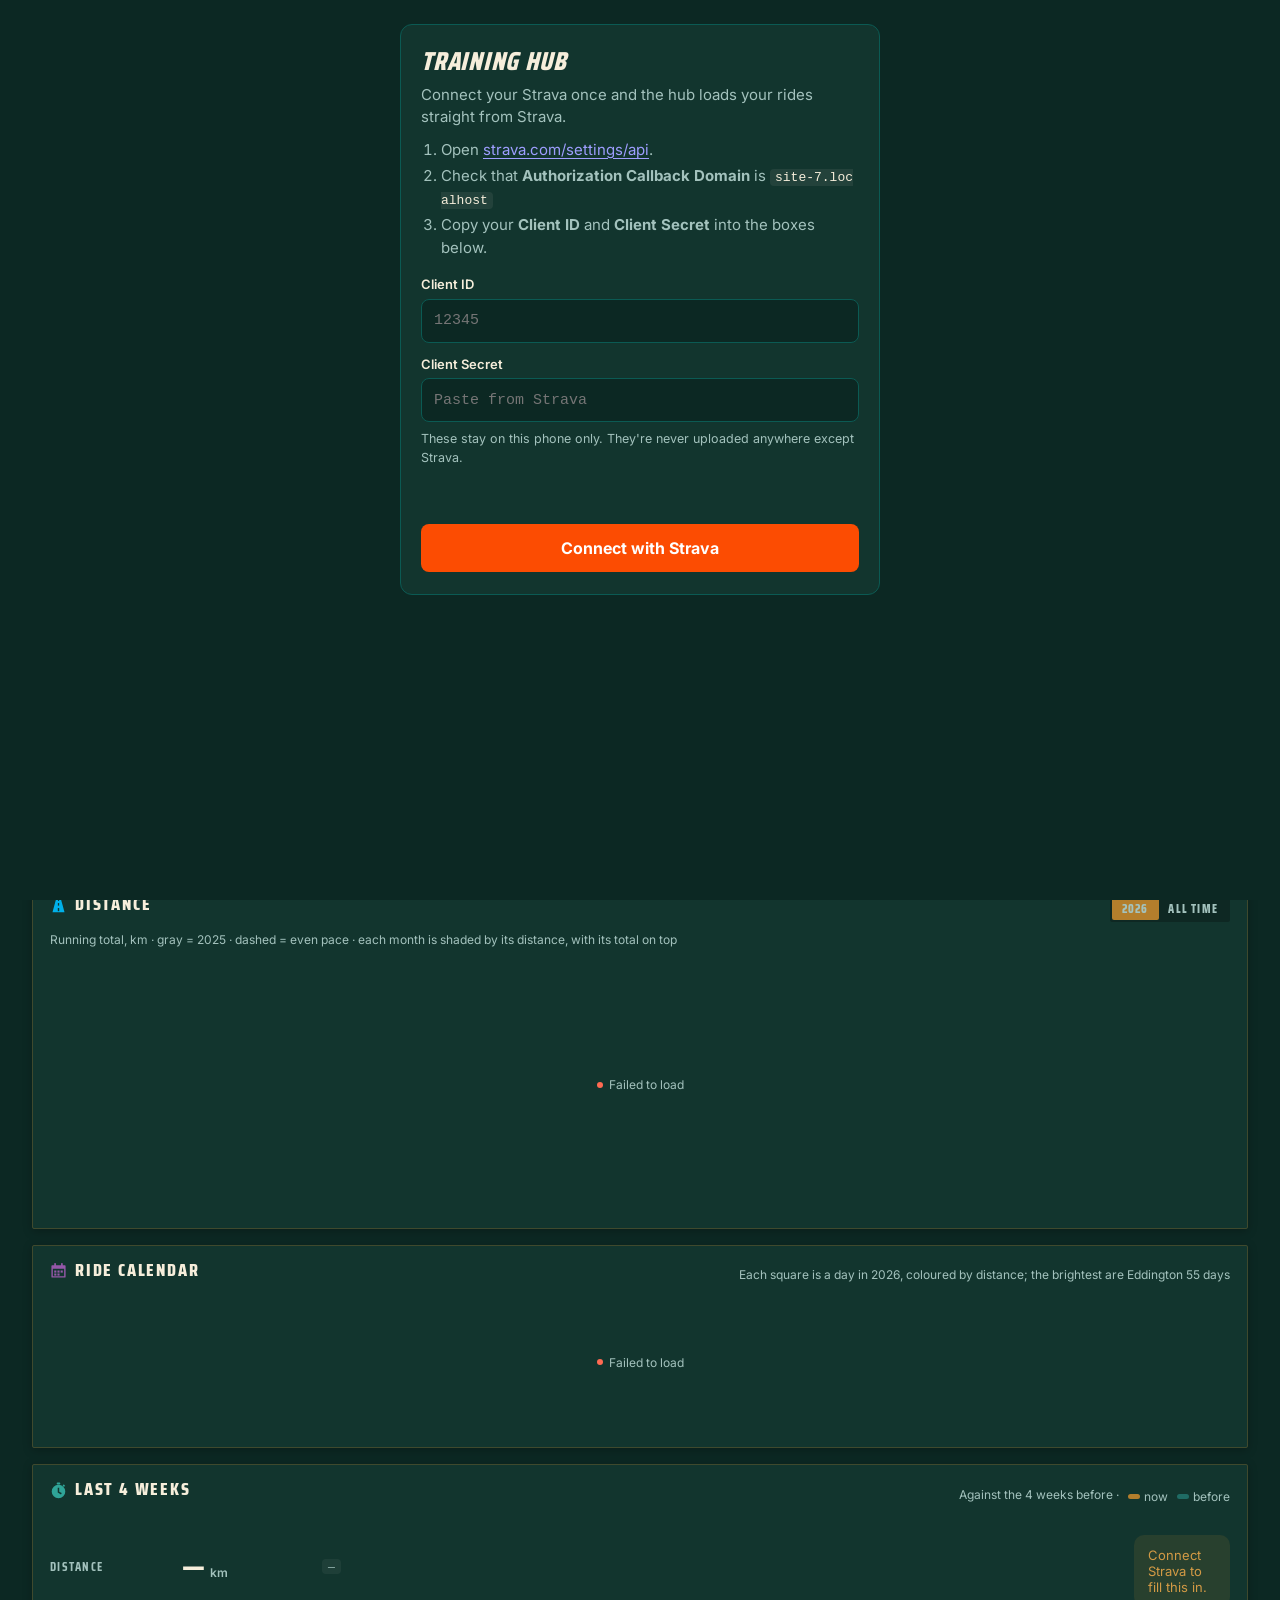
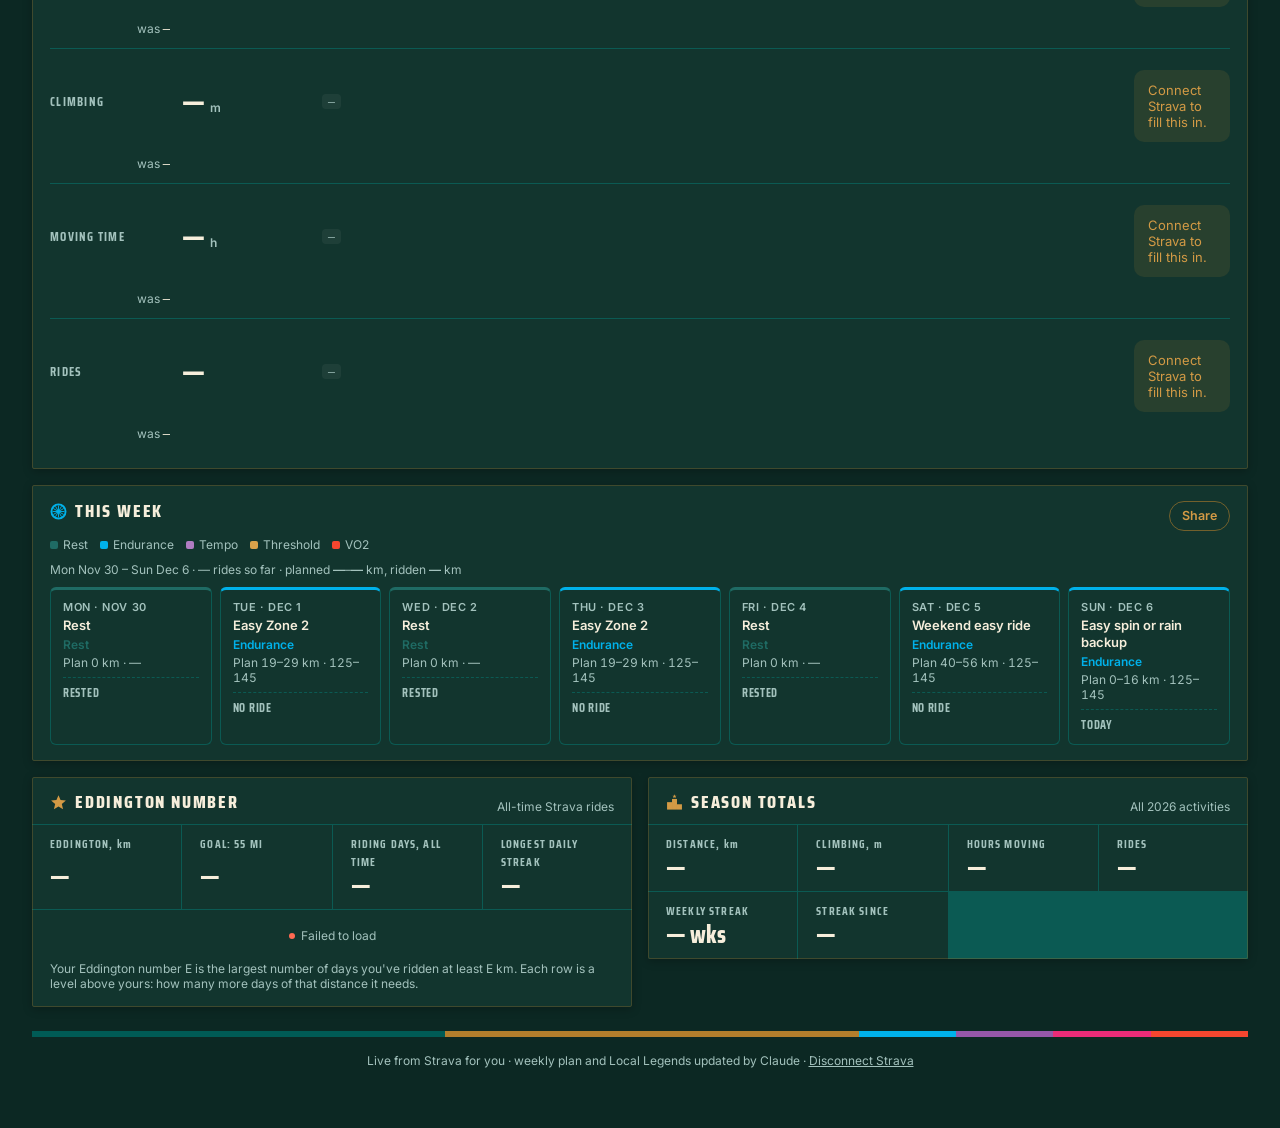
==== commit a88f1940: "Cleanup A: remove unused code and files - 18 drawings with no element on any page and the 4 calcs on" ====
--- a/index.html
+++ b/index.html
@@ -110,11 +110,6 @@
 
       <div class="nextup" id="next-up" data-draw="next-up" data-source="plan plan_next"></div>
 
-      <div class="card" id="route-card">
-        <div class="card-h"><h2>Route picker</h2><span class="note" data-routes-when></span></div>
-        <div class="rp" data-routes><p class="note">Loading your routes…</p></div>
-      </div>
-
       <div class="card" id="weather-card">
         <div class="card-h"><h2>Weather</h2><button type="button" class="ra-toggle" aria-pressed="false"><svg viewBox="0 0 24 24" aria-hidden="true"><path d="M12 3a6 6 0 0 0-6 6v4l-2 3h16l-2-3V9a6 6 0 0 0-6-6zm-2 15a2 2 0 0 0 4 0"/></svg><span>Rain alerts off</span></button></div>
         <p class="note">Atlanta · this week and next · Open-Meteo forecast</p>
@@ -491,7 +486,6 @@
 <script src="js/planner.js"></script>
 <script src="js/share.js"></script>
 <script src="js/hub.js"></script>
-<script src="js/routes.js"></script>
 <script src="js/app.js"></script>
 <script src="js/motion.js"></script>
 </body>
--- a/hub.css
+++ b/hub.css
@@ -37,12 +37,10 @@
 
   /* Ride ticker under the masthead */
   .ticker { display: flex; align-items: stretch; background: var(--color-panel); border-bottom: 1px solid var(--line); height: 92px; }
-  .tk-label { flex: none; display: grid; place-content: center; text-align: center; padding: 0 14px; border-right: 1px solid var(--line); font: 800 13px/1.05 var(--display); letter-spacing: .08em; text-transform: uppercase; }
-  .tk-label span { display: block; color: var(--color-fg-muted); font-weight: 600; font-size: 11px; margin-top: 2px; }
   .tk-arrow { flex: none; width: 30px; border: 0; background: var(--color-panel); color: var(--color-fg); cursor: pointer; font: 700 22px/1 var(--display); border-right: 1px solid var(--line); }
   .tk-arrow.next { border-right: 0; border-left: 1px solid var(--line); }
   .tk-arrow:hover { background: color-mix(in srgb, var(--color-fg) 5%, transparent); }
-  @media (max-width: 40rem) { .tk-arrow, .tk-label span { display: none; } .tk-label { padding: 0 8px; } }
+  @media (max-width: 40rem) { .tk-arrow { display: none; } }
 
   /* Sticky section tabs */
   .tabs { position: sticky; top: 0; z-index: 6; background: var(--color-panel); border-bottom: 1px solid var(--line); box-shadow: 0 1px 3px rgba(16,24,40,.06); }
@@ -67,19 +65,6 @@
   .sec::before { content: ""; width: 3px; height: 14px; border-radius: 2px; background: var(--acc); }
 
   /* Recent rides strip */
-  .rstrip { flex: 1; min-width: 0; display: flex; overflow-x: auto; scroll-behavior: smooth; scroll-snap-type: x proximity; scrollbar-width: none; }
-  .rstrip::-webkit-scrollbar { display: none; }
-  .rcard { flex: 0 0 13.5rem; scroll-snap-align: start; border-right: 1px solid var(--line); padding: 9px 12px; display: grid; gap: 3px; align-content: center; min-width: 0; cursor: pointer; }
-  .rcard:first-child { box-shadow: inset 0 -3px 0 var(--acc); }
-  .rcard:hover { background: color-mix(in srgb, var(--color-fg) 4%, transparent); }
-  .rcard:focus-visible { outline: 2px solid var(--acc); outline-offset: -2px; }
-  .rcard .rc-n { font: 800 15px/1.1 var(--display); letter-spacing: .02em; text-transform: uppercase; }
-  .rc-top { display: flex; justify-content: space-between; gap: 6px; font-size: 11px; color: var(--color-fg-muted); font-family: var(--mono); text-transform: uppercase; }
-  .rc-w.rain { color: var(--cds-chart-categorical-1); font-weight: 600; }
-  .rc-n { font-size: 13.5px; white-space: nowrap; overflow: hidden; text-overflow: ellipsis; }
-  .rc-st { display: flex; gap: 10px; font-family: var(--mono); font-size: 12px; color: var(--color-fg-muted); }
-  .rc-e { display: flex; align-items: center; gap: 8px; font-size: 11px; color: var(--color-fg-muted); }
-  .rc-e i { display: block; height: 4px; border-radius: 2px; background: var(--cds-chart-status-warning); max-width: 60%; }
 
   /* Month goal, bests */
   .mgoal { border-top: 1px solid var(--line); padding-top: 12px; display: grid; gap: 4px; }
@@ -146,13 +131,6 @@
 
   /* Form chips */
   .form { display: grid; gap: 6px; grid-template-columns: repeat(auto-fit, minmax(4.5rem, 1fr)); min-height: 58px; }
-  .fchip { display: grid; justify-items: center; gap: 1px; padding: 7px 4px; border-radius: 6px; border: 1px solid var(--line); }
-  .fchip b { font-family: var(--mono); font-size: 15px; }
-  .fchip span { font-size: 11px; color: var(--color-fg-muted); }
-  .fchip em { font-style: normal; font-family: var(--mono); font-size: 11px; color: var(--color-fg-muted); }
-  .fchip.hit { background: color-mix(in srgb, var(--color-ok) 12%, transparent); border-color: color-mix(in srgb, var(--color-ok) 35%, transparent); }
-  .fchip.hit b { color: var(--color-ok); }
-  .fchip.miss b { color: var(--color-bad); }
 
   .card { background: var(--color-panel); border: 1px solid var(--line); border-radius: var(--r); padding: 16px 18px; min-width: 0; display: grid; gap: 10px; align-content: start; }
   .card-h { display: flex; flex-wrap: wrap; align-items: baseline; justify-content: space-between; gap: 6px 16px; }
@@ -185,9 +163,6 @@
 
   /* Goal */
   .goal { display: grid; gap: 14px; }
-  .goal-top { display: flex; flex-wrap: wrap; align-items: baseline; gap: 4px 14px; }
-  .goal-num { font-family: var(--mono); font-size: 40px; font-weight: 500; letter-spacing: -.04em; line-height: 1; font-variant-numeric: tabular-nums; }
-  .goal-num small { font-family: var(--font-anthropic-sans); font-size: 15px; color: var(--color-fg-muted); letter-spacing: 0; }
   .goal-track { height: 34px; }
   .facts { display: grid; gap: 1px; grid-template-columns: repeat(auto-fit, minmax(min(100%, 9rem), 1fr)); background: var(--line); border-top: 1px solid var(--line); margin: 4px -18px -16px; }
   .fact { background: var(--color-panel); padding: 10px 18px; display: grid; gap: 2px; }
@@ -208,14 +183,8 @@
   .hero-body { position: relative; z-index: 1; display: grid; gap: 10px; min-width: 0; }
   .kick { font: 800 13px var(--display); letter-spacing: .14em; text-transform: uppercase; color: #ff8a6b; }
   .hl { margin: 0; font: 800 clamp(40px, 6vw, 64px)/1 var(--display); text-transform: uppercase; letter-spacing: .01em; text-wrap: balance; font-variant-numeric: tabular-nums; }
-  .dek { margin: 0; color: #d4d9df; font-size: 15px; max-width: 62ch; }
-  .dek b { color: #fff; font-family: var(--mono); font-weight: 600; }
-  .hero-tags { display: flex; gap: 8px; flex-wrap: wrap; }
   .hero .tag.ok { color: #3ccf7e; background: rgba(60,207,126,.14); } .hero .tag.bad { color: #ff6b6b; background: rgba(255,107,107,.14); }
   .hero .goal-track { margin-top: 4px; }
-  .hstat { position: relative; z-index: 1; align-self: start; background: rgba(8,10,13,.7); border-top: 3px solid var(--acc); border-radius: 6px; padding: 10px 16px 9px; text-align: right; }
-  .sv { font: 800 54px/1 var(--display); font-variant-numeric: tabular-nums; }
-  .sl { font: 700 11px var(--display); letter-spacing: .12em; text-transform: uppercase; color: #b3bcc6; margin-top: 3px; }
   .hl small { font: 700 18px var(--display); letter-spacing: .06em; color: #b3bcc6; margin-left: 6px; }
   .hrow { grid-column: 1 / -1; position: relative; z-index: 1; display: grid; grid-template-columns: repeat(auto-fit, minmax(min(100%, 9.5rem), 1fr)); gap: 1px; margin: 6px -28px -22px; background: rgba(255,255,255,.08); border-top: 1px solid rgba(255,255,255,.08); }
   .hrow > div { background: rgba(8,10,13,.55); padding: 12px 28px 14px; display: grid; gap: 3px; }
@@ -224,7 +193,7 @@
   .hrow b span { font: inherit; letter-spacing: 0; text-transform: none; color: inherit; }
   .hrow b small, .hrow b small span { font: 600 12px var(--font-anthropic-sans); letter-spacing: 0; text-transform: none; color: #9aa4af; }
   .hrow b.ok { color: #3ccf7e; } .hrow b.bad { color: #ff6b6b; }
-  @media (max-width: 40rem) { .hero { grid-template-columns: 1fr; padding: 20px 18px; } .hstat { order: -1; justify-self: start; text-align: left; } .hrow { margin: 6px -18px -20px; } .hrow > div { padding: 10px 18px; } }
+  @media (max-width: 40rem) { .hero { grid-template-columns: 1fr; padding: 20px 18px; } .hrow { margin: 6px -18px -20px; } .hrow > div { padding: 10px 18px; } }
 
   /* Week strip */
   .strip { display: grid; gap: 8px; grid-template-columns: repeat(auto-fit, minmax(min(100%, 8.5rem), 1fr)); }
@@ -243,14 +212,6 @@
   .lg-rest { background: var(--cds-chart-muted); } .lg-end { background: var(--cds-chart-categorical-1); } .lg-tempo { background: var(--cds-chart-categorical-3); } .lg-thr { background: var(--cds-chart-status-warning); } .lg-vo2 { background: var(--cds-chart-status-critical); }
 
   /* Sessions */
-  .sessions { display: grid; }
-  .session { display: grid; grid-template-columns: 3px minmax(0, 1fr) auto; gap: 14px; padding: 12px 0; border-bottom: 1px solid var(--line); }
-  .session:last-child { border-bottom: 0; }
-  .session-bar { border-radius: 2px; background: var(--int, var(--cds-chart-muted)); }
-  .session h3 { margin: 2px 0 0; font-size: 14px; font-weight: 600; }
-  .session p { margin: 3px 0 0; font-size: 13px; color: var(--color-fg-muted); }
-  .session-r { text-align: right; font-size: 12px; display: grid; gap: 3px; justify-items: end; align-content: start; font-family: var(--mono); color: var(--color-fg-muted); }
-  .session-r b { font-size: 14px; color: var(--color-fg); font-weight: 500; }
 
   /* Charts */
   .chart { position: relative; min-height: 240px; }
@@ -300,12 +261,7 @@
   .climb-facts strong { font-family: var(--mono); font-size: 22px; font-weight: 500; letter-spacing: -.02em; }
   .climb-facts > div > span { font-size: 12px; color: var(--color-fg-muted); }
   .climb-facts strong { font: 800 26px/1.1 var(--display); letter-spacing: .01em; }
-  .eyebrow { font-size: 11px; font-weight: 600; letter-spacing: .05em; text-transform: uppercase; color: var(--color-fg-muted); }
-  .kanban { display: grid; gap: 16px; grid-template-columns: repeat(auto-fit, minmax(min(100%, 17rem), 1fr)); }
   .lane { display: grid; gap: 8px; align-content: start; }
-  .lane-h { display: flex; align-items: center; gap: 8px; }
-  .lane-h i { width: 8px; height: 8px; border-radius: 50%; }
-  .lane-built i { background: var(--color-ok); } .lane-next i { background: var(--acc); } .lane-later i { background: var(--cds-chart-muted); }
   .lane ul, .todo { list-style: none; margin: 0; padding: 0; display: grid; gap: 8px; }
   .lane li { background: var(--color-panel); border: 1px solid var(--line); border-radius: var(--r); padding: 10px 12px; }
   .lane li b { display: block; font-size: 13px; }
@@ -350,8 +306,6 @@
 
   /* Done days: what was ridden, then what was planned */
   .day-did { font-size: 12px; font-weight: 600; color: var(--color-ok); line-height: 1.3; }
-  .session p.did { color: var(--color-fg); font-weight: 500; }
-  .session p.was { font-size: 12px; }
 
   /* Phones: stacked tables instead of skinny columns */
   @media (max-width: 40rem) {
@@ -380,11 +334,6 @@
   .land svg { width: 14px; height: 14px; }
   .card.full { position: fixed; inset: 0; z-index: 40; border-radius: 0; overflow: auto; padding: max(12px, env(safe-area-inset-top)) max(16px, env(safe-area-inset-right)) 12px max(16px, env(safe-area-inset-left)); }
   .card:fullscreen { overflow: auto; }
-  @media (max-width: 40rem) {
-    .session { grid-template-columns: 3px minmax(0, 1fr); }
-    .session-bar { grid-row: span 2; }
-    .session-r { grid-column: 2; display: flex; flex-wrap: wrap; align-items: center; gap: 4px 12px; justify-items: start; text-align: left; }
-  }
 
   /* Eddington ladder */
   .ed-ladder { display: grid; }
--- a/olympic96.css
+++ b/olympic96.css
@@ -556,39 +556,6 @@
 .pw-status.pulse { display: inline-block; transform-origin: left center; }
 @media (prefers-reduced-motion: reduce) { .pulse, .motion .pw-day, .motion .str-list li, .sheet.closing, .sheet.closing .sheet-in { animation: none !important; } :where(button, .pw-day, .str-i, .mchip):active { scale: none; } }
 
-/* ---- Route picker (Today): where to ride, from Will's own routes and the wind ---- */
-.rp-head { display: flex; flex-wrap: wrap; justify-content: space-between; gap: 4px 14px; margin: 2px 0 10px; }
-.rp-for, .rp-wx { margin: 0; font-size: 13px; color: var(--color-fg-muted); }
-.rp-for b { color: var(--cream); font-weight: 600; }
-.rp-wdir { font: 800 15px/1 'Saira Condensed', 'Arial Narrow', sans-serif; letter-spacing: .04em; color: var(--sky); }
-.rp-list { display: grid; gap: 8px; }
-.rp-row { display: grid; grid-template-columns: 92px minmax(0, 1fr); gap: 12px; align-items: start; padding: 10px; background: var(--deep); border-radius: 2px; }
-.rp-row.top { outline: 1px solid rgba(179,126,44,.55); outline-offset: -1px; }
-.rp-map { width: 92px; height: 92px; display: block; background: #0d302a; border-radius: 2px; }
-.rp-line { fill: none; stroke-width: 3; stroke-linejoin: round; stroke-linecap: round; }
-.rp-start { fill: var(--copper-hi); stroke: var(--deep); stroke-width: 1.5; }
-.rp-wind path { fill: none; stroke: var(--cream); stroke-width: 2; stroke-linecap: round; stroke-linejoin: round; opacity: .85; }
-.rp-body { min-width: 0; display: grid; gap: 5px; }
-.rp-name { margin: 0; font: 800 17px/1.1 'Saira Condensed', 'Arial Narrow', sans-serif; text-transform: uppercase; letter-spacing: .04em; color: var(--cream); overflow-wrap: anywhere; }
-.rp-meta { margin: 0; font-size: 12.5px; color: var(--color-fg-muted); font-variant-numeric: tabular-nums; }
-.rp-chips { margin: 0; display: flex; flex-wrap: wrap; gap: 5px; }
-.rp-chip { font: 600 11px/1 var(--font-anthropic-sans, system-ui); padding: 5px 8px; border-radius: 999px; }
-.rp-chip.good { background: rgba(0,177,234,.16); color: #5fd0f5; }
-.rp-chip.bad { background: rgba(244,70,47,.16); color: #ff8a76; }
-.rp-chip.calm { background: rgba(163,194,189,.14); color: #c7d6cd; }
-.rp-chip.ed { background: rgba(244,70,47,.16); color: #ff8a76; }
-.rp-chip.best { background: rgba(179,126,44,.2); color: var(--copper-hi); }
-.rp-go { justify-self: start; display: inline-flex; align-items: center; min-height: 44px; padding: 0 18px; margin-top: 2px; border-radius: 999px; background: var(--copper); color: var(--deep); font: 700 13px var(--font-anthropic-sans, system-ui); text-decoration: none; }
-.rp-row:not(.top) .rp-go { background: transparent; color: var(--copper-hi); border: 1px solid rgba(179,126,44,.6); }
-.rp-go:active { transform: scale(.97); }
-.rp-foot { display: flex; align-items: center; gap: 10px; margin-top: 10px; }
-.rp-foot .note { margin: 0; }
-@media (min-width: 72rem) {
-  .rp-list { grid-template-columns: repeat(3, minmax(0, 1fr)); }
-  .rp-row { grid-template-columns: 1fr; }
-  .rp-map { width: 100%; height: auto; aspect-ratio: 1.6; }
-}
-
 /* Card icons: a different Olympic-style pictogram per card (star, flame, wheel, medal...) */
 :root {
   --ic-star: url("data:image/svg+xml,%3Csvg xmlns='http://www.w3.org/2000/svg' viewBox='0 0 24 24'%3E%3Cpolygon points='12.00,1.60 14.91,8.60 22.46,9.20 16.71,14.13 18.47,21.50 12.00,17.55 5.53,21.50 7.29,14.13 1.54,9.20 9.09,8.60'/%3E%3C/svg%3E");
@@ -608,10 +575,8 @@
   --ic-bolt: url("data:image/svg+xml,%3Csvg xmlns='http://www.w3.org/2000/svg' viewBox='0 0 24 24'%3E%3Cpath d='M14 1 4 13.5h7L9.5 23 20 10h-7z'/%3E%3C/svg%3E");
   --ic-mountain: url("data:image/svg+xml,%3Csvg xmlns='http://www.w3.org/2000/svg' viewBox='0 0 24 24'%3E%3Cpath d='M0 22 9 6l4.5 7 3-4.4L24 22z'/%3E%3C/svg%3E");
   --ic-bars: url("data:image/svg+xml,%3Csvg xmlns='http://www.w3.org/2000/svg' viewBox='0 0 24 24'%3E%3Crect x='2' y='13' width='4' height='9' rx='1'/%3E%3Crect x='8' y='8' width='4' height='14' rx='1'/%3E%3Crect x='14' y='11' width='4' height='11' rx='1'/%3E%3Crect x='20' y='4' width='3' height='18' rx='1'/%3E%3C/svg%3E");
-  --ic-compass: url("data:image/svg+xml,%3Csvg xmlns='http://www.w3.org/2000/svg' viewBox='0 0 24 24'%3E%3Cmask id='h'%3E%3Crect width='24' height='24' fill='%23fff'/%3E%3Cpath d='M12 3.5l3.4 8.5H8.6z' fill='%23000'/%3E%3Ccircle cx='12' cy='15.5' r='1.6' fill='%23000'/%3E%3C/mask%3E%3Cg mask='url%28%23h%29'%3E%3Ccircle cx='12' cy='12' r='11'/%3E%3C/g%3E%3C/svg%3E");
   --ic-flag: url("data:image/svg+xml,%3Csvg xmlns='http://www.w3.org/2000/svg' viewBox='0 0 24 24'%3E%3Cmask id='h'%3E%3Crect width='24' height='24' fill='%23fff'/%3E%3Cpath d='M5.2 2.5h3.75v3.7H5.2zM12.7 2.5h3.75v3.7H12.7zM8.95 6.2h3.75v3.6H8.95zM16.45 6.2h3.75v3.6h-3.75zM5.2 9.8h3.75v3.7H5.2zM12.7 9.8h3.75v3.7H12.7z' fill='%23000'/%3E%3C/mask%3E%3Cg mask='url%28%23h%29'%3E%3Crect x='3' y='1.5' width='2.2' height='21' rx='1'/%3E%3Cpath d='M5.2 2.5h15v11h-15z' fill-opacity='1'/%3E%3C/g%3E%3C/svg%3E");
 }
-#route-card h2::before { -webkit-mask-image: var(--ic-compass); mask-image: var(--ic-compass); background: var(--sky); width: 17px; height: 17px; }
 #recap-card h2::before { -webkit-mask-image: var(--ic-flame); mask-image: var(--ic-flame); background: var(--orange); width: 17px; height: 17px; }
 #weather-card h2::before { -webkit-mask-image: var(--ic-sun); mask-image: var(--ic-sun); background: var(--copper-hi); width: 17px; height: 17px; }
 #cumulative-card h2::before { -webkit-mask-image: var(--ic-road); mask-image: var(--ic-road); background: var(--sky); width: 17px; height: 17px; }
